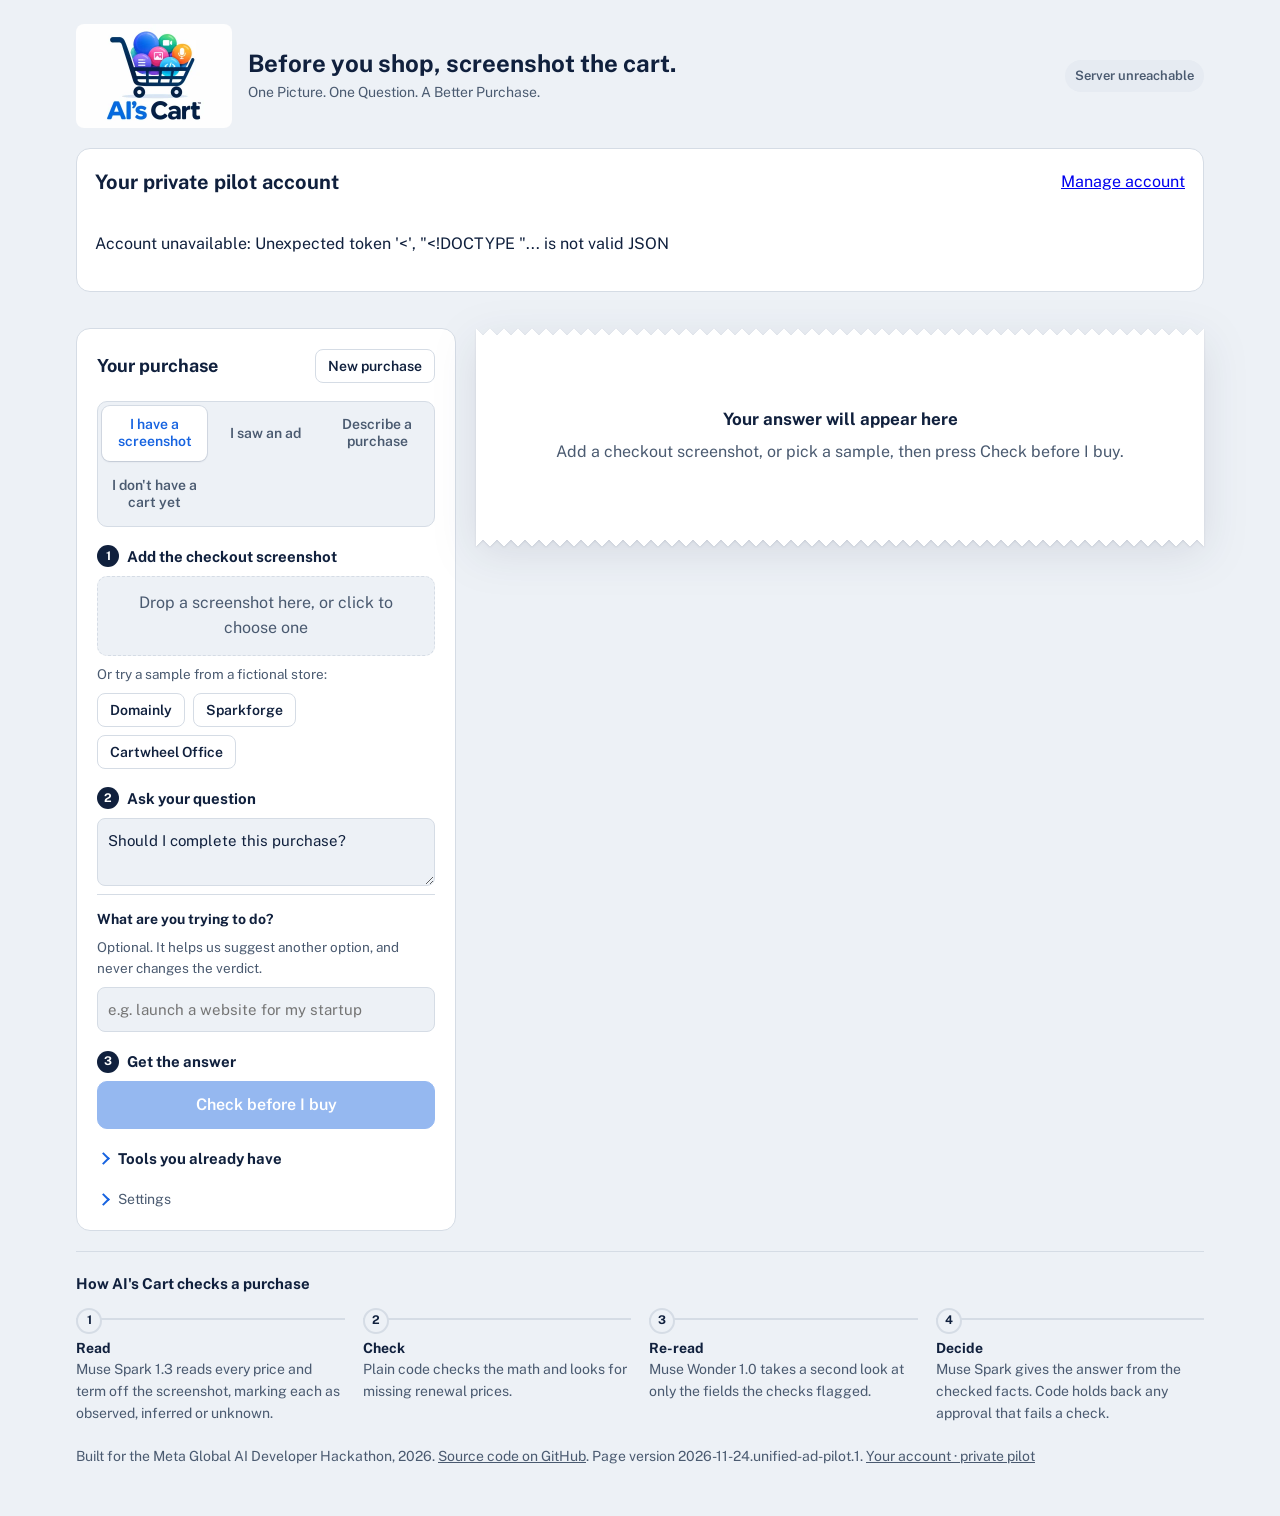
==== index.html @ f63e3f6a "Merge advertisement intake into isolated pilot integration; preserve account and description modes" ====
<!doctype html>
<html lang="en">
<head>
<meta charset="utf-8">
<meta name="viewport" content="width=device-width, initial-scale=1">
<title>AI's Cart: check a checkout before you pay</title>
<meta name="description" content="Send a checkout screenshot and get BUY, TEST, WAIT or DON'T BUY, with every fact traced to the screen.">
<link rel="preconnect" href="https://fonts.googleapis.com">
<link rel="preconnect" href="https://fonts.gstatic.com" crossorigin>
<link href="https://fonts.googleapis.com/css2?family=Archivo:wdth,wght@125,800&family=Public+Sans:wght@400;600;700&display=swap" rel="stylesheet">
<style>
:root {
  --paper: #edf1f6; --card: #ffffff; --slip: #ffffff; --ink: #10203d; --ink-2: #4a5a70; --line: #d5dce5; --soft: #e6ebf2;
  --primary: #1663e0; --primary-hover: #0f52c2; --on-primary: #ffffff; --focus: #1663e0; --brand: #1663e0;
  --shadow: rgba(16, 32, 61, .10);
  --buy: #157347; --buy-bg: #e3f2e9; --test: #1f5bb8; --test-bg: #e4ecf8;
  --wait: #9a5600; --wait-bg: #fbeedb; --no: #b3261e; --no-bg: #fbe7e5;
  --sans: "Public Sans", -apple-system, BlinkMacSystemFont, "Segoe UI", Roboto, Helvetica, Arial, sans-serif;
  --wide: "Archivo", "Arial Black", Impact, sans-serif;
  --code: ui-monospace, "SFMono-Regular", Menlo, Consolas, monospace;
}
@media (prefers-color-scheme: dark) { :root {
  --paper: #0c131d; --card: #141e2b; --slip: #182433; --ink: #e6ecf3; --ink-2: #9db0c4; --line: #2b3848; --soft: #1d2939;
  --primary: #5b95ff; --primary-hover: #7aa9ff; --on-primary: #08101c; --focus: #7aa9ff; --brand: #7aa9ff;
  --shadow: rgba(0, 0, 0, .45);
  --buy: #74d4a2; --buy-bg: #14301f; --test: #8db7f2; --test-bg: #182a42;
  --wait: #f2b45a; --wait-bg: #36260f; --no: #ff8a80; --no-bg: #3b1c1a; } }
[hidden] { display: none !important; }
* { box-sizing: border-box; }
body { margin: 0; background: var(--paper); color: var(--ink); font: 16px/1.55 var(--sans); }
.wrap { max-width: 1160px; margin: 0 auto; padding: 24px 16px 48px; display: grid; gap: 20px; }

/* Header */
.top { display: flex; flex-wrap: wrap; align-items: center; gap: 8px 16px; }
.brand { font: 800 26px/1 var(--wide); font-stretch: 125%; letter-spacing: -0.01em; margin: 0; }
.brand-logo { display: block; width: 156px; height: auto; border-radius: 8px; }
@media (max-width: 560px) { .brand-logo { width: 120px; } }
.tag { color: var(--ink-2); display: grid; gap: 4px; }
.tag strong { color: var(--ink); font-size: clamp(18px, 2.3vw, 24px); line-height: 1.25; }
.tag > span { font-size: 14px; }
.mode { margin-left: auto; font-size: 13px; font-weight: 600; padding: 6px 10px; border-radius: 999px; background: var(--soft); color: var(--ink-2); }
.mode.live { background: var(--buy-bg); color: var(--buy); }
.banner { margin: -6px 0 0; color: var(--ink-2); font-size: 14px; line-height: 1.5; max-width: 80ch; }
.banner strong { color: var(--ink); }

/* Two panels */
.grid { display: grid; grid-template-columns: minmax(0, 380px) minmax(0, 1fr); gap: 20px; align-items: start; }
@media (max-width: 880px) { .grid { grid-template-columns: minmax(0, 1fr); } }
.slip-wrap { min-width: 0; filter: drop-shadow(0 1px 1px var(--shadow)) drop-shadow(0 10px 22px var(--shadow)); }
.slip { --tooth: 14px; background: var(--slip); padding: 30px 26px 34px; display: grid; gap: 18px; min-width: 0;
  -webkit-mask: conic-gradient(from 135deg at top, #0000, #000 1deg 89deg, #0000 90deg) top / var(--tooth) 51% repeat-x,
                conic-gradient(from -45deg at bottom, #0000, #000 1deg 89deg, #0000 90deg) bottom / var(--tooth) 51% repeat-x;
          mask: conic-gradient(from 135deg at top, #0000, #000 1deg 89deg, #0000 90deg) top / var(--tooth) 51% repeat-x,
                conic-gradient(from -45deg at bottom, #0000, #000 1deg 89deg, #0000 90deg) bottom / var(--tooth) 51% repeat-x; }
@media (max-width: 560px) { .slip { padding: 26px 18px 30px; } }
.slip > h2 { font-size: 15px; color: var(--ink-2); font-weight: 600; padding-bottom: 12px; border-bottom: 1.5px dashed var(--line); }
.panel { background: var(--card); border: 1px solid var(--line); border-radius: 14px; padding: 20px; display: grid; gap: 18px; min-width: 0; }
.panel-head { display: flex; align-items: center; justify-content: space-between; gap: 12px; }
h2 { margin: 0; font-size: 18px; }
h3 { margin: 0; font-size: 15px; }

/* Left: the three steps */
.steps { list-style: none; margin: 0; padding: 0; display: grid; gap: 18px; counter-reset: step; }
.steps > li { display: grid; gap: 8px; counter-increment: step; }
.step-title { color: var(--ink); font-weight: 700; font-size: 15px; display: flex; gap: 8px; align-items: center; }
.step-title::before { content: counter(step); display: inline-grid; place-items: center; width: 22px; height: 22px; border-radius: 50%; background: var(--ink); color: var(--card); font-size: 12px; font-weight: 700; }
.drop { border: 1.5px dashed var(--line); border-radius: 10px; padding: 14px; text-align: center; color: var(--ink-2); cursor: pointer; display: grid; gap: 8px; background: var(--paper); }
.drop.over, .drop:hover { border-color: var(--ink-2); }
.drop img { max-width: 100%; max-height: 240px; border-radius: 6px; border: 1px solid var(--line); justify-self: center; background: #fff; }
.picked { font-size: 13.5px; color: var(--ink); font-weight: 600; }
.samples { display: flex; flex-wrap: wrap; gap: 8px; align-items: center; }
.samples span { font-size: 13.5px; color: var(--ink-2); width: 100%; }
button { font: 600 14px/1 var(--sans); border-radius: 8px; border: 1px solid var(--line); background: var(--card); color: var(--ink); padding: 9px 12px; cursor: pointer; }
button:hover { border-color: var(--ink-2); }
button[aria-pressed="true"] { border-color: var(--brand); color: var(--brand); box-shadow: inset 0 0 0 1px var(--brand); }
button.primary { width: 100%; background: var(--primary); color: var(--on-primary); border-color: var(--primary); padding: 15px; font-size: 16px; border-radius: 10px; }
button.primary:not(:disabled):hover { background: var(--primary-hover); border-color: var(--primary-hover); }
button.primary:disabled { opacity: .45; cursor: not-allowed; }
button.ghost { background: transparent; }
:focus-visible { outline: 2px solid var(--focus); outline-offset: 2px; }
label { font-size: 14px; color: var(--ink-2); display: grid; gap: 6px; }
textarea, select, input[type=password], input[type=text] { font: inherit; font-size: 15px; color: var(--ink); background: var(--paper); border: 1px solid var(--line); border-radius: 8px; padding: 10px; width: 100%; }
textarea { min-height: 64px; resize: vertical; }
details summary { cursor: pointer; color: var(--ink-2); font-size: 14px; }

/* Right: the answer */
.for { display: flex; gap: 12px; align-items: center; padding: 10px 12px; border-radius: 10px; background: var(--paper); border: 1px solid var(--line); }
.for img { width: 64px; height: 44px; object-fit: cover; object-position: top; border-radius: 4px; border: 1px solid var(--line); background: #fff; flex: none; }
.for div { display: grid; font-size: 14px; min-width: 0; }
.for strong { font-size: 15px; overflow: hidden; text-overflow: ellipsis; white-space: nowrap; }
.for span { color: var(--ink-2); overflow: hidden; text-overflow: ellipsis; white-space: nowrap; }
.empty { color: var(--ink-2); padding: 48px 12px; text-align: center; display: grid; gap: 8px; justify-items: center; }
.empty strong { color: var(--ink); font-size: 17px; }

.stamp { justify-self: start; font: 800 clamp(34px, 6vw, 52px)/1 var(--wide); font-stretch: 125%; letter-spacing: 0.02em; padding: 10px 18px 8px; border: 4px double currentColor; border-radius: 8px; transform: rotate(-3deg); mix-blend-mode: multiply; }
@media (prefers-color-scheme: dark) { .stamp { mix-blend-mode: normal; } }
.stamp.BUY { color: var(--buy); background: var(--buy-bg); } .stamp.TRIAL { color: var(--test); background: var(--test-bg); }
.stamp.WAIT { color: var(--wait); background: var(--wait-bg); } .stamp.REJECT { color: var(--no); background: var(--no-bg); }
.stamp.in { animation: stamp .32s cubic-bezier(.2, .9, .3, 1.2) both; }
@keyframes stamp { from { transform: rotate(-3deg) scale(1.3); opacity: 0; } to { transform: rotate(-3deg) scale(1); opacity: 1; } }
@media (prefers-reduced-motion: reduce) { .stamp.in, .bar i { animation: none; } }
.why { font-size: 21px; line-height: 1.35; font-weight: 700; margin: 0; max-width: 60ch; }
.money { display: grid; grid-template-columns: minmax(0, 1fr) minmax(0, 1.5fr); gap: 12px; }
@media (max-width: 560px) { .money { grid-template-columns: minmax(0, 1fr); } }
.money > div { border: 1px solid var(--line); border-radius: 10px; padding: 12px 14px; display: grid; gap: 4px; align-content: start; }
.k { font-size: 13px; color: var(--ink-2); font-weight: 600; }
.v { font-size: 24px; font-weight: 700; font-variant-numeric: tabular-nums; }
.rk { font-size: 17px; font-weight: 700; }
.rk-ok { color: var(--buy); } .rk-info { color: var(--test); } .rk-warn { color: var(--wait); }
.note { font-size: 14px; color: var(--ink-2); }
.held, .stale { background: var(--wait-bg); color: var(--wait); border-radius: 8px; padding: 10px 12px; font-size: 14.5px; }
.err { background: var(--no-bg); color: var(--no); border-radius: 8px; padding: 12px; font-size: 14.5px; white-space: pre-wrap; }

.working { display: grid; gap: 14px; padding: 8px 0; }
.working p { margin: 0; }
.bar { height: 6px; border-radius: 3px; background: var(--soft); overflow: hidden; }
.bar i { display: block; height: 100%; width: 35%; background: var(--ink); border-radius: 3px; animation: slide 1.4s ease-in-out infinite; }
@keyframes slide { from { transform: translateX(-100%); } to { transform: translateX(290%); } }
.elapsed { font-variant-numeric: tabular-nums; color: var(--ink-2); font-size: 14px; }
.plan { margin: 0; padding-left: 20px; color: var(--ink-2); font-size: 14.5px; display: grid; gap: 4px; }

/* How it was checked */
.how { border-top: 1px solid var(--line); padding-top: 18px; display: grid; gap: 14px; }
/* First view: what a shopper needs at a glance, next to the screenshot it belongs to */
.first { display: grid; grid-template-columns: 104px minmax(0, 1fr); gap: 18px; align-items: start; }
@media (max-width: 560px) { .first { grid-template-columns: 68px minmax(0, 1fr); gap: 12px; } }
.shot { margin: 0; display: grid; gap: 6px; }
.shot img { width: 100%; height: auto; max-height: 200px; object-fit: contain; border-radius: 6px; border: 1px solid var(--line); background: #fff; }
.shot figcaption { display: grid; font-size: 12.5px; color: var(--ink-2); line-height: 1.35; }
.shot strong { color: var(--ink); font-size: 13px; }
.glance { display: grid; gap: 14px; min-width: 0; }
.line { margin: 0; display: flex; flex-wrap: wrap; align-items: center; gap: 10px 14px; }
.line .stamp { font-size: clamp(26px, 5vw, 36px); padding: 7px 12px 5px; border-width: 3px; }
.action { font-size: 20px; line-height: 1.3; font-weight: 700; flex: 1 1 16ch; }
.glance dl { margin: 0; display: grid; }
.glance dl > div { padding: 11px 0; border-top: 1.5px dashed var(--line); }
.glance dl > div:last-child { padding-bottom: 0; }
.glance dl div { display: grid; grid-template-columns: 124px minmax(0, 1fr); gap: 10px; align-items: baseline; }
@media (max-width: 560px) { .glance dl div { grid-template-columns: minmax(0, 1fr); gap: 0; } }
.glance dt { font-size: 14px; color: var(--ink-2); font-weight: 600; }
.glance dd { margin: 0; }
.glance .v { font: 800 26px/1.1 var(--wide); font-stretch: 125%; letter-spacing: -0.01em; font-variant-numeric: tabular-nums; }
.next { margin: 0; padding-left: 20px; display: grid; gap: 4px; font-size: 15px; }
.goal-form { border-top: 1px solid var(--line); padding-top: 14px; display: grid; gap: 8px; }
.goal-form label { color: var(--ink); font-weight: 700; }
.goal-form .hint { color: var(--ink-2); font-size: 13.5px; font-weight: 400; }
.goal-form .row { display: flex; gap: 8px; }
.goal-form input { flex: 1; min-width: 0; font: inherit; font-size: 15px; color: var(--ink); background: var(--paper); border: 1px solid var(--line); border-radius: 8px; padding: 10px; }
.evidence, .why-opt { border-top: 1.5px dashed var(--line); padding-top: 12px; }
.evidence > summary, .why-opt > summary, .panel details > summary { list-style: none; display: flex; align-items: center; gap: 10px; }
.evidence > summary::-webkit-details-marker, .why-opt > summary::-webkit-details-marker, .panel details > summary::-webkit-details-marker { display: none; }
.evidence > summary::before, .why-opt > summary::before, .panel details > summary::before { content: ""; width: 7px; height: 7px; border: solid var(--brand); border-width: 0 2px 2px 0; transform: rotate(-45deg); transition: transform .15s ease; flex: none; margin-left: 2px; }
.evidence[open] > summary::before, .why-opt[open] > summary::before, .panel details[open] > summary::before { transform: rotate(45deg); }
@media (prefers-reduced-motion: reduce) { .evidence > summary::before, .why-opt > summary::before, .panel details > summary::before { transition: none; } }
.why-opt > summary { font-weight: 700; color: var(--ink); font-size: 15px; padding: 4px 0; }
.why-opt[open] > summary { margin-bottom: 12px; }
.why-opt .opt-block { display: grid; gap: 6px; padding: 12px 14px; border: 1px solid var(--line); border-radius: 10px; background: var(--paper); margin-bottom: 10px; }
.why-opt p, .start p { margin: 0; }
/* Another option, in the first view */
.opt { display: grid; gap: 4px; font-size: 16px; }
.opt-sub { color: var(--ink-2); font-size: 14px; }
.opt-warn { color: var(--wait); font-weight: 700; font-size: 14.5px; }
.pay-more { margin-top: 6px; padding: 6px 10px; font-size: 13.5px; }
/* Two ways in */
.modes { display: grid; grid-template-columns: repeat(3, minmax(0, 1fr)); gap: 6px; padding: 4px; background: var(--paper); border: 1px solid var(--line); border-radius: 10px; }
.modes button { border: 0; background: transparent; padding: 10px 8px; line-height: 1.25; }
.modes button[aria-selected="true"] { background: var(--card); color: var(--brand); box-shadow: 0 1px 2px var(--shadow), 0 0 0 1px var(--line); }
.modes button[aria-selected="false"] { color: var(--ink-2); }
.goal-steps { display: grid; gap: 10px; }
.goal-steps .step-title::before { content: none; }
.goal-steps textarea { min-height: 96px; }
/* Tools you already have */
.owned > summary { font-weight: 700; color: var(--ink); font-size: 15px; }
.owned-body { display: grid; gap: 10px; margin-top: 10px; }
.owned-body .hint { margin: 0; color: var(--ink-2); font-size: 13.5px; }
.owned-list { list-style: none; margin: 0; padding: 0; display: flex; flex-wrap: wrap; gap: 6px; }
.owned-list li { display: inline-flex; align-items: center; gap: 4px; background: var(--soft); border-radius: 999px; padding: 4px 4px 4px 12px; font-size: 14px; font-weight: 600; }
.owned-list button { border: 0; background: transparent; padding: 4px 8px; border-radius: 999px; font-size: 15px; line-height: 1; color: var(--ink-2); }
.owned-list button:hover { background: var(--line); }
.owned-form { display: flex; gap: 8px; }
.owned-form input { flex: 1; min-width: 0; font: inherit; font-size: 15px; color: var(--ink); background: var(--paper); border: 1px solid var(--line); border-radius: 8px; padding: 10px; }
/* Goal-first answer */
.start { border-top: 1.5px dashed var(--line); padding: 14px 0 4px; display: grid; gap: 6px; }
.start.have { border: 0; border-left: 4px solid var(--buy); border-radius: 0 10px 10px 0; padding: 14px 16px; }
.start.have { background: var(--buy-bg); }
.start .kicker { font-size: 14px; font-weight: 600; color: var(--ink-2); }
.start.have .kicker { color: var(--buy); }
.start h3 { font-size: 22px; }
.goal-quote { margin: 0; font-size: 19px; line-height: 1.4; font-weight: 700; overflow-wrap: anywhere; max-width: 60ch; }
.goal-quote::before { content: "\201C"; } .goal-quote::after { content: "\201D"; }
.evidence > summary { font-weight: 700; color: var(--ink); font-size: 15px; padding: 4px 0; }
.evidence[open] > summary { margin-bottom: 14px; }
.evidence .how:first-of-type { border-top: 0; padding-top: 0; }
.how ul { margin: 0; padding-left: 20px; display: grid; gap: 6px; }
.chip { display: inline-block; font: 12px/1.3 var(--code); background: var(--soft); color: var(--ink-2); border-radius: 4px; padding: 2px 6px; margin: 3px 4px 0 0; }
.st { display: inline-block; font-size: 12px; font-weight: 700; padding: 3px 7px; border-radius: 4px; }
.st-observed { color: var(--buy); background: var(--buy-bg); } .st-inferred { color: var(--wait); background: var(--wait-bg); }
.st-unknown { color: var(--ink-2); background: var(--soft); }
.ok { color: var(--buy); font-weight: 700; } .flag { color: var(--no); font-weight: 700; }
.fixed { font-size: 12px; font-weight: 700; color: var(--test); margin-left: 6px; }
.tw { overflow-x: auto; border: 1px solid var(--line); border-radius: 8px; }
table { border-collapse: collapse; width: 100%; font-size: 14px; }
th, td { text-align: left; padding: 8px 10px; border-bottom: 1px solid var(--line); vertical-align: top; }
thead th { font-size: 13px; color: var(--ink-2); font-weight: 600; background: var(--paper); }
tbody tr:last-child td, tbody tr:last-child th { border-bottom: 0; }
/* On phones each row becomes a stacked block, so nothing needs a sideways swipe. */
@media (max-width: 640px) {
  .stack thead { position: absolute; width: 1px; height: 1px; overflow: hidden; clip: rect(0 0 0 0); white-space: nowrap; }
  .stack, .stack tbody, .stack tr, .stack th, .stack td { display: block; width: auto; text-align: left; }
  .stack tr { padding: 10px 12px; border-bottom: 1px solid var(--line); }
  .stack tbody tr:last-child { border-bottom: 0; }
  .stack th, .stack td { border: 0; padding: 2px 0; overflow-wrap: anywhere; }
  .stack th[scope="row"], .stack td.lead { font-weight: 700; color: var(--ink); }
  .stack td[data-label]::before { content: attr(data-label) ": "; font-weight: 600; color: var(--ink-2); }
}
td.ev { color: var(--ink-2); font-size: 13px; }
td.num { font-variant-numeric: tabular-nums; white-space: nowrap; }
.muted { color: var(--ink-2); font-size: 14px; }

/* Footer for judges and developers */
footer { border-top: 1px solid var(--line); padding-top: 20px; display: grid; gap: 22px; color: var(--ink-2); font-size: 14px; }
.pipeline { margin: 0; padding: 0; list-style: none; display: grid; grid-template-columns: repeat(4, minmax(0, 1fr)); gap: 0 18px; counter-reset: p; }
footer h2 { font-size: 15px; color: var(--ink); }
.pipeline li { counter-increment: p; position: relative; padding: 18px 0 0; border-top: 2px solid var(--line); }
.pipeline li::before { content: counter(p); position: absolute; top: -12px; left: 0; width: 22px; height: 22px; border-radius: 50%; display: grid; place-items: center; background: var(--paper); border: 2px solid var(--line); color: var(--ink); font-size: 12px; font-weight: 700; }
.pipeline b { display: block; color: var(--ink); }
@media (max-width: 760px) {
  .pipeline { grid-template-columns: minmax(0, 1fr); gap: 0; }
  .pipeline li { border-top: 0; border-left: 2px solid var(--line); padding: 0 0 16px 22px; margin-left: 11px; }
  .pipeline li:last-child { padding-bottom: 0; border-left-color: transparent; }
  .pipeline li::before { left: -12px; top: 0; } }
footer a { color: inherit; }
/* Visible progress while a live ad is being analyzed. */
.ad-thinking { display:flex; align-items:center; gap:12px; padding:12px 0; }
.ad-loading { min-height: 360px; display:flex; flex-direction:column; justify-content:space-between; }
.ad-loading-bottom { display:flex; justify-content:flex-start; align-items:center; gap:12px; border-top:1px solid var(--line); padding-top:16px; margin-top:32px; }
.ad-loading-bottom .ad-dots { min-width:54px; }
.ad-dots { display:inline-flex; align-items:center; gap:5px; min-width:54px; }
.ad-dots span { display:block; width:9px; height:9px; border-radius:50%; background:var(--primary); animation:ad-bounce 1s ease-in-out infinite; }
.ad-dots span:nth-child(2) { animation-delay:.15s; }
.ad-dots span:nth-child(3) { animation-delay:.3s; }
@keyframes ad-bounce { 0%,65%,100% { transform:translateY(0); opacity:.45; } 30% { transform:translateY(-7px); opacity:1; } }
@media (prefers-reduced-motion:reduce) { .ad-dots span { animation:none; opacity:.8; } }
.pilot-receipt {grid-template-columns: minmax(0, 120px) minmax(0,1fr);}
.pilot-receipt .shot,.pilot-receipt .shot figcaption,.pilot-receipt .glance {min-width:0;max-width:100%;overflow-wrap:anywhere;}
.pilot-receipt .shot img {display:block;min-width:0;max-width:100%;width:100%;box-sizing:border-box;}
.pilot-receipt .glance h3 {margin:0;overflow-wrap:anywhere;}
@media(max-width:560px){.pilot-receipt{grid-template-columns:minmax(0,1fr)}.pilot-receipt .shot{max-width:120px}.pilot-receipt .line .stamp{max-width:100%;box-sizing:border-box}}
</style>
</head>
<body>
<main class="wrap">
  <header class="top">
    <h1 class="brand"><img class="brand-logo" src="[data-uri]" alt="AI's Cart" width="312" height="208"></h1>
    <div class="tag"><strong>Before you shop, screenshot the cart.</strong><span>One Picture. One Question. A Better Purchase.</span></div>
    <span class="mode" id="mode">Connecting…</span>
  </header>
  <p class="banner" id="mockBanner" role="note" hidden><strong>Sample mode.</strong> This demo answers the three sample checkouts with prepared results and doesn't call Meta's models. The live version, shown in our demo video, reads any screenshot.</p>

  <section class="panel" aria-label="Pilot account" style="padding:18px;margin-bottom:16px">
    <div class="panel-head"><h2 style="font-size:20px">Your private pilot account</h2><a href="/pilot.html">Manage account</a></div>
    <p id="pilotAccountStatus" role="status">Checking sign-in…</p>
    <div id="pilotAccountDetails" hidden>
      <p><strong id="pilotCredits">0</strong> sandbox checks available · <span id="pilotEmail"></span></p>
      <p class="muted">When signed in, screenshot checks here use one sandbox credit and save to account history. Goal and description comparisons remain free. The original receipt layout stays intact.</p>
      <button type="button" class="ghost" id="pilotSyncTools">Save browser tools to account</button>
      <button type="button" class="ghost" id="pilotLoadTools">Load account tools here</button>
      <button type="button" class="ghost" id="pilotRefresh">Refresh account</button>
      <p id="pilotSyncStatus" role="status"></p>
      <details><summary>Saved pilot checks <span id="pilotHistoryCount"></span></summary><div id="pilotHistory"></div></details>
    </div>
    <p id="pilotGuest" hidden><a href="/pilot.html">Sign in</a> to see your balance and saved checks here.</p>
  </section>
  <div class="grid">
    <section class="panel" aria-labelledby="left-title">
      <div class="panel-head">
        <h2 id="left-title">Your purchase</h2>
        <button type="button" class="ghost" id="reset">New purchase</button>
      </div>
      <div class="modes" role="tablist" aria-label="How do you want to start?">
        <button type="button" role="tab" id="modeShot" aria-selected="true" aria-controls="shotSteps">I have a screenshot</button>
        <button type="button" role="tab" id="modeAd" aria-selected="false" aria-controls="adSteps">I saw an ad</button>
        <button type="button" role="tab" id="modeDescription" aria-selected="false" aria-controls="descriptionSteps">Describe a purchase</button>
        <button type="button" role="tab" id="modeGoal" aria-selected="false" aria-controls="goalSteps">I don't have a cart yet</button>
      </div>
      <ol class="steps" id="shotSteps" role="tabpanel" aria-labelledby="modeShot">
        <li>
          <span class="step-title">Add the checkout screenshot</span>
          <div class="drop" id="drop" tabindex="0" role="button" aria-label="Choose a checkout screenshot">
            <span id="dropText">Drop a screenshot here, or click to choose one</span>
            <img id="preview" alt="The checkout screenshot you chose" hidden>
            <span class="picked" id="picked" hidden></span>
          </div>
          <input type="file" id="file" accept="image/png,image/jpeg,image/webp,image/gif" hidden>
          <div class="samples">
            <span>Or try a sample from a fictional store:</span>
            <button type="button" data-sample="checkout_01_domain" data-name="Domainly sample" aria-pressed="false">Domainly</button>
            <button type="button" data-sample="checkout_02_trial" data-name="Sparkforge sample" aria-pressed="false">Sparkforge</button>
            <button type="button" data-sample="checkout_03_cart" data-name="Cartwheel Office sample" aria-pressed="false">Cartwheel Office</button>
          </div>
        </li>
        <li>
          <label class="step-title" for="q">Ask your question</label>
          <textarea id="q">Should I complete this purchase?</textarea>
          <div class="goal-form">
            <label for="shopperGoal">What are you trying to do? <span class="hint">Optional. It helps us suggest another option, and never changes the verdict.</span></label>
            <div class="row"><input id="shopperGoal" type="text" autocomplete="off" placeholder="e.g. launch a website for my startup"></div>
          </div>
        </li>
        <li>
          <span class="step-title">Get the answer</span>
          <button class="primary" id="go" disabled>Check before I buy</button>
        </li>
      </ol>
      <div class="goal-steps" id="adSteps" role="tabpanel" aria-labelledby="modeAd" hidden>
        <label class="step-title" for="adFile">Upload an advertisement screenshot</label>
        <div class="drop ad-drop" id="adDrop" role="button" tabindex="0" aria-label="Choose or drop an advertisement screenshot">
          <span aria-hidden="true" style="font-size:28px">⇧</span>
          <strong id="adDropText">Drag an ad screenshot here</strong>
          <span>or click to choose a PNG, JPEG, WebP or GIF</span>
          <img id="adPreview" alt="Your advertisement screenshot" hidden>
          <span class="picked" id="adPicked" hidden></span>
        </div>
        <input id="adFile" type="file" accept="image/png,image/jpeg,image/webp,image/gif" hidden>
        <p class="hint">The live model can extract visible advertising claims. Claims remain unverified; if extraction is unavailable, you can enter them manually below.</p>
        <label class="step-title" for="adName">Advertiser or product name</label>
        <input id="adName" type="text" maxlength="100" placeholder="e.g. Kajabi">
        <label class="step-title" for="adClaim">What does the ad promise?</label>
        <textarea id="adClaim" maxlength="1000" placeholder="Copy the main promise and any trial or price terms"></textarea>
        <label class="step-title" for="adGoal">What would you use it for? (optional)</label>
        <input id="adGoal" type="text" maxlength="250" placeholder="e.g. find customers for my startup">
        <button class="primary" type="button" id="goAd">Review this ad</button>
      </div>
      <div class="goal-steps" id="goalSteps" role="tabpanel" aria-labelledby="modeGoal" hidden>
        <label class="step-title" for="goalText">Tell us what you're trying to do</label>
        <textarea id="goalText" maxlength="500" placeholder="In your own words. For example: I need to get more people to sign up on my website. Where do I start?"></textarea>
        <button class="primary" id="goGoal" disabled>Find where to start</button>
      </div>
      <div class="goal-steps" id="descriptionSteps" role="tabpanel" aria-labelledby="modeDescription" hidden>
        <label class="step-title" for="descriptionText">What are you considering?</label>
        <textarea id="descriptionText" maxlength="2000" placeholder="Name the product and what it promises. You can paste an ad or describe it."></textarea>
        <label for="descriptionGoal">What would you use it for? (optional)</label>
        <input id="descriptionGoal" type="text" maxlength="500" placeholder="e.g. make a promo video for AI’sCart">
        <p class="muted">We compare it with your tools. Prices, terms and advertising claims stay unverified until checked.</p>
        <button class="primary" id="goDescription" disabled>Compare with my tools</button>
      </div>
      <details class="owned" id="ownedBox">
        <summary>Tools you already have <span class="muted" id="ownedCount"></span></summary>
        <div class="owned-body">
          <p class="hint">We check these first, and flag a purchase that repeats one. Saved in this browser only.</p>
          <ul class="owned-list" id="ownedList" aria-label="Tools you already have"></ul>
          <form class="owned-form" id="ownedForm">
            <label for="ownedInput" hidden>Add a tool you have</label>
            <input id="ownedInput" type="text" list="toolNames" maxlength="60" autocomplete="off" placeholder="Add a tool, e.g. Canva">
            <button type="submit">Add</button>
          </form>
          <datalist id="toolNames"></datalist>
        </div>
      </details>
      <details>
        <summary>Settings</summary>
        <div style="display:grid;gap:10px;margin-top:10px">
          <label for="review">Second look by Muse Wonder
            <select id="review">
              <option value="auto">Only when the checks flag something</option>
              <option value="always">Always</option>
              <option value="never">Never</option>
            </select>
          </label>
          <label for="token">Access token (only if this server asks for one)
            <input type="password" id="token" autocomplete="off">
          </label>
        </div>
      </details>
    </section>

    <div class="slip-wrap"><section class="slip" aria-labelledby="right-title" aria-live="polite" id="result"></section></div>
  </div>

  <footer>
    <h2 id="how-title">How AI's Cart checks a purchase</h2>
    <ol class="pipeline" aria-labelledby="how-title">
      <li><b>Read</b>Muse Spark 1.3 reads every price and term off the screenshot, marking each as observed, inferred or unknown.</li>
      <li><b>Check</b>Plain code checks the math and looks for missing renewal prices.</li>
      <li><b>Re-read</b>Muse Wonder 1.0 takes a second look at only the fields the checks flagged.</li>
      <li><b>Decide</b>Muse Spark gives the answer from the checked facts. Code holds back any approval that fails a check.</li>
    </ol>
    <div>Built for the Meta Global AI Developer Hackathon, 2026. <a href="https://github.com/asgerami/ais-cart-pipeline">Source code on GitHub</a>. <span id="version"></span> <a href="/pilot.html">Your account · private pilot</a></div>
  </footer>
</main>

<script>
const PAGE_VERSION = "2026-11-24.unified-ad-pilot.1";
const DEFAULT_Q = "Should I complete this purchase?";
const $ = id => document.getElementById(id);
const esc = s => String(s ?? "").replace(/[&<>"']/g, c => ({"&":"&amp;","<":"&lt;",">":"&gt;",'"':"&quot;","'":"&#39;"}[c]));
const NAMES = {merchant:"Merchant", currency:"Currency", subtotal:"Subtotal", discounts:"Discounts", tax:"Tax",
  total_due_now:"Total due now", renewal_terms:"Renewal terms", trial_terms:"Trial terms",
  cancellation_terms:"Cancellation terms", other_conditions:"Other conditions"};
const ITEM = {name:"Name", quantity:"Quantity", term:"Term", line_total:"Line total"};
// What a shopper sees. The API's decision codes stay BUY / TRIAL / WAIT / REJECT; only the labels change here.
const LABEL = {BUY: "BUY", TRIAL: "TEST", WAIT: "WAIT", REJECT: "DON'T BUY"};

// The answer on screen must always belong to the screenshot on screen. Every change of screenshot,
// and every new check, gets a new run number; a reply for an older run is thrown away.
const state = {mode: "shot", image: null, name: "", run: 0, pick: 0, controller: null, result: null, checkedQuestion: "", checkedGoal: "", checkedOwned: "[]"};
// How the shopper sees a match. The API's codes stay the same.
const QUALITY = {direct_match: "direct match", related_alternative: "related (not a direct swap)", goal_match: "fits your goal"};
let serverMode = "";
$("version").textContent = `Page version ${PAGE_VERSION}.`;
try { $("token").value = sessionStorage.getItem("aiscart-token") || ""; } catch (e) {}

fetch("/api/health").then(r => r.json()).then(h => {
  serverMode = h.mode;
  $("mode").textContent = h.mode === "live" ? "Live: Meta models" : h.mode === "mock" ? "Sample answers" : "Not configured";
  $("mode").classList.toggle("live", h.mode === "live");
  $("mockBanner").hidden = h.mode !== "mock";
}).catch(() => { $("mode").textContent = "Server unreachable"; });

function cancelRun() {
  // Reuse the request ID for retries of the same image/question; invalidate it only when input changes.
  state.run += 1;
  if (state.controller) state.controller.abort();
  state.controller = null;
  state.result = null;
  $("go").disabled = !state.image;
  $("goGoal").disabled = !$("goalText").value.trim();
  $("goDescription").disabled = !$("descriptionText").value.trim();
}

function showAnswerPanel() {
  // On desktop and mobile, take the user to the answer instead of leaving them at the button.
  // Scroll after DOM content is updated, including the initial loading state.
  requestAnimationFrame(() => {
    const result = $("result");
    if (result) result.scrollIntoView({behavior: "auto", block: "start"});
  });
}

function forStrip(note) {
  return `<div class="for"><img src="${state.image}" alt=""><div><strong>${esc(state.name)}</strong><span>${esc(note)}</span></div></div>`;
}

function showEmpty() {
  $("result").innerHTML = state.mode === "ad" ? `<h2 id="right-title" hidden>Ad review</h2><div class="empty"><strong>Your ad analysis will appear here</strong>Drop an advertisement screenshot or enter its claims, then press Review this ad.</div>` : state.mode === "description"
    ? `<h2 id="right-title" hidden>Comparison</h2><div class="empty"><strong>Compare a purchase with what you have</strong>Describe the product, add your tools below, then press Compare with my tools.</div>`
    : state.mode === "goal"
    ? `<h2 id="right-title" hidden>Answer</h2><div class="empty"><strong>Where to start will appear here</strong>
      Say what you're trying to do, in your own words, then press Find where to start.</div>`
    : `<h2 id="right-title" hidden>Answer</h2><div class="empty"><strong>Your answer will appear here</strong>
      Add a checkout screenshot, or pick a sample, then press Check before I buy.</div>`;
}

function showReady() {
  $("result").innerHTML = `<h2 id="right-title">Answer</h2>${forStrip("Not checked yet")}
    <div class="empty"><strong>Ready to check</strong>Press Check before I buy to get an answer for this screenshot.</div>`;
}

function beginSelection() {
  // Called the moment a new screenshot is picked, before it has loaded: the old answer goes at once.
  cancelRun();
  $("go").disabled = true;
  $("result").innerHTML = `<h2 id="right-title">Answer</h2><div class="empty"><strong>Loading the screenshot…</strong></div>`;
  return ++state.pick;
}

function setImage(dataUrl, name) {
  cancelRun();
  state.image = dataUrl; state.name = name;
  $("preview").src = dataUrl; $("preview").hidden = false;
  $("picked").textContent = name; $("picked").hidden = false;
  $("dropText").textContent = "Click to choose a different screenshot";
  $("go").disabled = false;
  showReady();
}

function markSample(id) {
  document.querySelectorAll("[data-sample]").forEach(b => b.setAttribute("aria-pressed", String(b.dataset.sample === id)));
}

function resetAll() {
  cancelRun();
  state.pick += 1;
  state.image = null; state.name = "";
  $("preview").hidden = true; $("preview").removeAttribute("src");
  $("picked").hidden = true; $("picked").textContent = "";
  $("dropText").textContent = "Drop a screenshot here, or click to choose one";
  $("file").value = "";
  $("q").value = DEFAULT_Q;
  $("shopperGoal").value = "";
  $("goalText").value = ""; $("goGoal").disabled = true;
  adImageUrl = null; $("adFile").value = ""; $("adPreview").hidden = true; $("adPicked").hidden = true; $("adDropText").textContent = "Drag an ad screenshot here"; $("adName").value = ""; $("adClaim").value = ""; $("adGoal").value = "";
  $("descriptionText").value = ""; $("descriptionGoal").value = ""; $("goDescription").disabled = true;
  state.checkedGoal = "";
  markSample(null);
  $("go").disabled = true;
  showEmpty();
}

async function shrink(file) {
  // Vercel caps requests at 4.5 MB; re-encode large images as JPEG, max 2000 px wide.
  const url = await new Promise(res => { const r = new FileReader(); r.onload = () => res(r.result); r.readAsDataURL(file); });
  if (file.size <= 3000000) return url;
  const img = await new Promise((res, rej) => { const i = new Image(); i.onload = () => res(i); i.onerror = rej; i.src = url; });
  const scale = Math.min(1, 2000 / img.width);
  const c = document.createElement("canvas");
  c.width = Math.round(img.width * scale); c.height = Math.round(img.height * scale);
  c.getContext("2d").drawImage(img, 0, 0, c.width, c.height);
  return c.toDataURL("image/jpeg", 0.9);
}

async function useFile(file, name, sampleId, pick = beginSelection()) {
  if (!file || !file.type.startsWith("image/")) {
    $("go").disabled = !state.image;
    $("result").innerHTML = `<h2 id="right-title">Answer</h2><div class="err">That file isn't an image. Choose a PNG, JPEG, WebP or GIF screenshot.</div>`;
    return;
  }
  const url = await shrink(file);
  if (pick !== state.pick) return;                  // a later pick replaced this one
  markSample(sampleId || null);
  setImage(url, name || file.name || "Your screenshot");
}

$("drop").onclick = () => $("file").click();
$("drop").onkeydown = e => { if (e.key === "Enter" || e.key === " ") { e.preventDefault(); $("file").click(); } };
$("file").onchange = e => { if (e.target.files[0]) useFile(e.target.files[0]); };
$("drop").ondragover = e => { e.preventDefault(); $("drop").classList.add("over"); };
$("drop").ondragleave = () => $("drop").classList.remove("over");
$("drop").ondrop = e => { e.preventDefault(); $("drop").classList.remove("over"); useFile(e.dataTransfer.files[0]); };
document.querySelectorAll("[data-sample]").forEach(b => b.onclick = async () => {
  const pick = beginSelection();
  markSample(b.dataset.sample);
  const blob = await (await fetch(`/eval/samples/${b.dataset.sample}.png`)).blob();
  if (pick !== state.pick) return;
  useFile(new File([blob], b.dataset.sample + ".png", {type: "image/png"}), b.dataset.name, b.dataset.sample, pick);
});
$("reset").onclick = resetAll;
function updateStaleNotes() {
  if (state.mode !== "shot") { cancelRun(); showEmpty(); }

  const questionNote = $("stale");
  if (questionNote) questionNote.hidden = $("q").value.trim() === state.checkedQuestion.trim();
  const goalNote = $("goalStale");
  if (goalNote) goalNote.hidden = $("shopperGoal").value.trim() === state.checkedGoal.trim() && JSON.stringify(owned) === state.checkedOwned;
}
$("q").oninput = updateStaleNotes;
$("shopperGoal").oninput = updateStaleNotes;

$("q").addEventListener('input',resetPaidRequest);
$("file").addEventListener('change',resetPaidRequest);
document.querySelectorAll('[data-sample]').forEach(b=>b.addEventListener('click',resetPaidRequest));
$("reset").addEventListener('click',resetPaidRequest);
$("go").onclick = async () => {
  if (!state.image) return;
  cancelRun();
  const run = state.run, controller = new AbortController();
  state.controller = controller;
  const token = $("token").value.trim();
  try { sessionStorage.setItem("aiscart-token", token); } catch (e) {}
  const question = $("q").value;
  if(pilotSignedIn && Number($("pilotCredits").textContent)<1){$("result").textContent='No sandbox checks remain. Open your pilot account to add test credits.';return;}
  $("go").disabled = true;
  const t0 = Date.now();
  $("result").innerHTML = `<h2 id="right-title">Answer</h2>${forStrip("Checking now")}
    <div class="working" role="status">
      <p><strong>Checking this purchase.</strong> ${serverMode === "mock" ? "Sample answers come back in a second." : "Reading the screenshot and checking its terms."}</p>
      <div class="bar" aria-hidden="true"><i></i></div>
      <div class="elapsed" id="elapsed">0 s</div>
      <ol class="plan"><li>Read every price and term on the screenshot</li><li>Check the math and the renewal price</li>
        <li>Take a second look at anything flagged</li><li>Decide, then check the decision</li></ol>
    </div>`;
  showAnswerPanel();
  const tick = setInterval(() => { const el = $("elapsed"); if (el && run === state.run) el.textContent = `${Math.round((Date.now() - t0) / 1000)} s`; }, 500);
  try {
    const headers = {"Content-Type": "application/json"};
    if (token) headers.Authorization = `Bearer ${token}`;
    // Signed-in pilot: same metered, idempotent endpoint as /pilot.html.
    // Guest: retain the original experimental screenshot tester.
    const paid=pilotSignedIn;
    if(paid && state.image.length>4100000)throw new Error('This pilot accepts screenshots under 3 MB.');
    if(paid && !paidCheckRequestId)paidCheckRequestId=crypto.randomUUID();
    const endpoint=paid?'/api/pilot?action=analyze':'/api/analyze';
    const payload=paid?{requestId:paidCheckRequestId,image:state.image,question}:
      {image:state.image,question,review:$("review").value};
    const resp = await fetch(endpoint, {method: "POST", headers, signal: controller.signal,
      credentials:'same-origin',body:JSON.stringify(payload)});
    const data = await resp.json();
    if (run !== state.run) return;                      // a newer screenshot or check replaced this one
    if (!resp.ok) throw data.error || {message: `The server answered with HTTP ${resp.status}.`};
    if(paid){resetPaidRequest();refreshPilotOverview().catch(()=>{});}
    state.result = data; state.checkedQuestion = question; state.checkedGoal = $("shopperGoal").value.trim(); state.checkedOwned = JSON.stringify(owned);
    if(paid) renderPilotReceipt(data, question, (Date.now() - t0) / 1000);
    else render(data, question, (Date.now() - t0) / 1000);
    loadRecommendation(data, run);
    showAnswerPanel();
  } catch (err) {
    if (run !== state.run || err.name === "AbortError") return;
    const msg = err.code === "unauthorized" || err.message?.includes("token")
      ? "This server needs an access token. Add it under Settings and check again." : (err.message || String(err));
    $("result").innerHTML = `<h2 id="right-title">Answer</h2>${forStrip("Not checked")}
      <div class="err">${esc(msg)}${err.step ? `\nFailed at: ${esc(err.step)}` : ""}${err.http_status ? ` (HTTP ${esc(err.http_status)})` : ""}</div>`;
  } finally {
    clearInterval(tick);
    if (run === state.run) { state.controller = null; $("go").disabled = !state.image; }
  }
};

// ---------- Two ways in: a screenshot, or a goal in the shopper's own words ----------
function setMode(mode) {
  if (mode === state.mode) return;
  cancelRun();
  state.pick += 1;
  state.mode = mode;
  if (mode !== "ad") { adImageUrl = null; $("adPreview").hidden = true; $("adPicked").hidden = true; $("adDropText").textContent = "Drag an ad screenshot here"; $("adFile").value = ""; }
  $("modeShot").setAttribute("aria-selected", String(mode === "shot"));
  $("modeDescription").setAttribute("aria-selected", String(mode === "description"));
  $("descriptionSteps").hidden = mode !== "description";
  $("modeGoal").setAttribute("aria-selected", String(mode === "goal"));
  $("modeAd").setAttribute("aria-selected", String(mode === "ad"));
  $("shotSteps").hidden = mode !== "shot";
  $("goalSteps").hidden = mode !== "goal";
  $("adSteps").hidden = mode !== "ad";
  if (mode === "ad") { showEmpty(); $("adName").focus(); }
  else if (mode === "goal") { $("ownedBox").open = true; showEmpty(); $("goalText").focus(); }
  else if (mode === "description") { $("ownedBox").open = true; showEmpty(); $("descriptionText").focus(); }
  else if (state.image) showReady(); else showEmpty();
}
$("modeShot").onclick = () => setMode("shot");
$("modeGoal").onclick = () => setMode("goal");
$("modeAd").onclick = () => setMode("ad");
$("modeDescription").onclick = () => setMode("description");
document.querySelector(".modes").onkeydown = e => {
  if (e.key !== "ArrowLeft" && e.key !== "ArrowRight") return;
  e.preventDefault();
  const modes = ["shot","ad","description","goal"];
  const next = modes[(modes.indexOf(state.mode)+(e.key==="ArrowRight"?1:3))%4];
  setMode(next); $({shot:"modeShot",ad:"modeAd",description:"modeDescription",goal:"modeGoal"}[next]).focus();
};

// ---------- Tools the shopper already has. Kept in this browser; the page works without storage. ----------
const OWNED_KEY = "aiscart-owned-tools";
let owned = [];
try { owned = JSON.parse(localStorage.getItem(OWNED_KEY) || "[]").filter(x => typeof x === "string").slice(0, 30); } catch (e) { owned = []; }
function saveOwned() { try { localStorage.setItem(OWNED_KEY, JSON.stringify(owned)); } catch (e) {} }
function renderOwned() {
  $("ownedList").innerHTML = owned.map((name, i) =>
    `<li>${esc(name)}<button type="button" data-remove="${i}" aria-label="Remove ${esc(name)}">×</button></li>`).join("");
  $("ownedCount").textContent = owned.length ? `(${owned.length})` : "";
  $("ownedList").querySelectorAll("[data-remove]").forEach(b => b.onclick = () => {
    owned.splice(Number(b.dataset.remove), 1); saveOwned(); renderOwned(); updateStaleNotes(); $("ownedInput").focus();
  });
}
$("ownedForm").onsubmit = e => {
  e.preventDefault();
  const name = $("ownedInput").value.replace(/\s+/g, " ").trim().slice(0, 60);
  if (name && !owned.some(x => x.toLowerCase() === name.toLowerCase()) && owned.length < 30) { owned.push(name); saveOwned(); }
  $("ownedInput").value = "";
  renderOwned(); updateStaleNotes();
};
renderOwned();
fetch("/api/recommend").then(r => r.json()).then(d => {
  $("toolNames").innerHTML = (d.tools || []).map(t => `<option value="${esc(t)}">`).join("");
}).catch(() => {});

$("goalText").oninput = updateStaleNotes;
$("descriptionText").oninput = updateStaleNotes;
$("descriptionGoal").oninput = updateStaleNotes;
$("goDescription").onclick = async () => {
  const description = $("descriptionText").value.trim(), shopperGoal = $("descriptionGoal").value.trim();
  if (!description) return;
  cancelRun();
  const run = state.run, ownedTools = owned.slice();
  $("goDescription").disabled = true;
  $("result").innerHTML = `<h2 id="right-title">Comparison</h2><p role="status">Comparing with your tools…</p>`;
  try {
    const resp = await fetch("/api/recommend", {method: "POST", headers: {"Content-Type": "application/json"},
      body: JSON.stringify({mode: "description", description, shopperGoal, ownedTools})});
    const data = await resp.json();
    if (run !== state.run) return;
    if (!resp.ok || data.error) throw new Error(data.error?.message || `HTTP ${resp.status}`);
    renderGoal(data, description);
    $("right-title").textContent = "Purchase comparison";
    $("right-title").insertAdjacentHTML("afterend", `<p class="held">${esc(data.verificationNote)}</p>`);
    const duplicates = (data.duplicates || []).map(d => `<p class="opt-warn">${esc(d.text)}</p>`).join("");
    $("result").insertAdjacentHTML("beforeend", duplicates);
    showAnswerPanel();
  } catch (err) {
    if (run === state.run) $("result").innerHTML = `<h2 id="right-title">Comparison</h2><div class="err">${esc(err.message || err)}</div>`;
  } finally {
    if (run === state.run) $("goDescription").disabled = !$("descriptionText").value.trim();
  }
};
// Muse Spark reads the goal when the page is opened with ?matcher=spark (a live deployment, with its access token).
// ?matcher=spark2 uses the version that also knows the shopper's owned tools.
const MATCHER = {spark: "spark", spark2: "spark2"}[new URLSearchParams(location.search).get("matcher")] || "keyword";
$("goGoal").onclick = async () => {
  const goal = $("goalText").value.trim();
  if (!goal) return;
  cancelRun();
  const run = state.run, ownedTools = owned.slice();
  $("goGoal").disabled = true;
  $("result").innerHTML = `<h2 id="right-title">Where to start</h2><p class="goal-quote">${esc(goal)}</p>
    <div class="working" role="status"><p><strong>Finding where to start.</strong></p><div class="bar" aria-hidden="true"><i></i></div></div>`;
  showAnswerPanel();
  try {
    let picks = null;
    if (MATCHER !== "keyword") {
      const token = $("token").value.trim();
      const headers = {"Content-Type": "application/json"};
      if (token) headers.Authorization = `Bearer ${token}`;
      const v2 = MATCHER === "spark2";
      const g = await fetch("/api/goal", {method: "POST", headers,
        body: JSON.stringify(v2 ? {goal, version: 2, ownedTools} : {goal})});
      const read = await g.json();
      if (run !== state.run) return;
      if (!g.ok || read.error) throw new Error(read.error?.message || `HTTP ${g.status}`);
      const it = read.interpretation;
      picks = v2
        ? {version: 2, decision: it.decision, ownedRecordId: it.owned_record_id, ownedFirstStep: it.owned_first_step,
           newRecordId: it.new_record_id, newToolAdds: it.new_tool_adds, question: it.question, goalSummary: it.goal_summary, reason: it.reason}
        : {decision: it.decision, recordIds: it.record_ids, question: it.question, goalSummary: it.goal_summary, reason: it.reason};
    }
    const resp = await fetch("/api/recommend", {method: "POST", headers: {"Content-Type": "application/json"},
      body: JSON.stringify({mode: "goal", goal, ownedTools, ...(picks ? {picks} : {})})});
    const data = await resp.json();
    if (run !== state.run) return;
    if (!resp.ok || data.error) throw new Error(data.error?.message || `HTTP ${resp.status}`);
    renderGoal(data, goal);
    showAnswerPanel();
  } catch (err) {
    if (run !== state.run) return;
    $("result").innerHTML = `<h2 id="right-title">Where to start</h2><p class="goal-quote">${esc(goal)}</p><div class="err">${esc(err.message || err)}</div>`;
  } finally {
    if (run === state.run) $("goGoal").disabled = !$("goalText").value.trim();
  }
};

function toolBlock(rec, kicker, cls = "") {
  return `<div class="start ${cls}"><span class="kicker">${esc(kicker)}</span><h3>${esc(rec.toolName)}</h3>
    ${rec.match.optionalCondition ? `<p><strong>${esc(rec.match.optionalCondition)}.</strong> This is an optional addition, not a reason to buy another subscription.</p>` : ""}
    ${rec.sparkFirstStep ? `<p><strong>For your goal:</strong> ${esc(rec.sparkFirstStep)}</p>` : ""}
    ${rec.sparkAdds ? `<p><strong>What it would add:</strong> ${esc(rec.sparkAdds)}</p>` : ""}
    ${rec.bestFor ? `<p><strong>Best for:</strong> ${esc(rec.bestFor)}</p>` : ""}
    ${rec.firstStep ? `<p><strong>First step:</strong> ${esc(rec.firstStep)}</p>` : ""}
    ${rec.caution ? `<p class="muted"><strong>Caution:</strong> ${esc(rec.caution)}</p>` : ""}</div>`;
}
function whyBlock(rec, heading) {
  return `<div class="opt-block"><p><strong>${esc(heading)}: ${esc(rec.toolName)}</strong>, ${esc(rec.match.optionalCondition ? rec.match.label : (QUALITY[rec.match.quality] || rec.match.label))}</p>
    <p>${esc(rec.match.explanation)}</p>
    ${rec.firstStep ? `<p><strong>First step:</strong> ${esc(rec.firstStep)}</p>` : ""}
    ${rec.why ? `<p>${esc(rec.why)}</p>` : ""}
    ${rec.caution ? `<p><strong>Caution:</strong> ${esc(rec.caution)}</p>` : ""}
    <p class="muted">Confidence: ${esc(rec.confidence)}. Evidence: ${esc((rec.evidenceIds || []).join(", ") || "none supplied")}.</p></div>`;
}
function extrasHtml(data) {
  const others = (data.otherCandidates || []).filter((x, i, all) => !x.owned && all.findIndex(y => y.toolName.toLowerCase() === x.toolName.toLowerCase()) === i);
  return `${others.length ? `<p class="muted">Also related: ${others.map(x => esc(x.toolName)).join(", ")}.</p>` : ""}
    ${(data.ownedNotInLibrary || []).length ? `<p class="muted">Not in our library yet, so we couldn't check: ${data.ownedNotInLibrary.map(esc).join(", ")}.</p>` : ""}`;
}

function renderGoal(data, goal) {
  const own = data.ownedRecommendation, rec = data.recommendation;
  const blocks = [];
  if (data.ownedWorkflow?.length) {
    blocks.push(`<div class="start have"><span class="kicker">Use what you already have</span><h3>Your workflow</h3>
      ${data.ownedWorkflow.map(item => `<p><strong>${esc(item.toolName)}:</strong> ${esc(item.role)}.</p><p class="muted">${esc(item.firstStep)}</p>`).join("")}</div>`);
  } else if (own) blocks.push(toolBlock(own, "You already have this", "have"));
  if (own && rec?.match.optionalCondition) blocks.push(`<p class="note">Start with ${esc(own.toolName)}. Nothing in this comparison establishes that you need another subscription.</p>`);
  if (rec) blocks.push(toolBlock(rec, rec.match.optionalCondition ? "Optional addition" : own ? "What a new tool would add" : (rec.match.quality === "goal_match" ? "Fits your goal" : "Loosely related")));
  if (data.clarifyingQuestion) blocks.push(`<div class="start"><span class="kicker">One question first</span><h3>${esc(data.clarifyingQuestion)}</h3>
    <p class="muted">Add your answer to what you typed, then press Find where to start again.</p></div>`);
  else if (!own && !rec) blocks.push(`<div class="start"><span class="kicker">No match yet</span><p>${esc(data.noMatchReason || "Our library has no tool for this goal yet.")}</p></div>`);
  else if (!rec && data.noNewPurchase) blocks.push(`<div class="start"><span class="kicker">Nothing new to buy</span><p>${esc(data.noMatchReason)}</p></div>`);
  else if (!rec && data.noMatchReason) blocks.push(`<p class="muted">${esc(data.noMatchReason)}</p>`);
  const ownedWhy = data.ownedWorkflow?.length
    ? data.ownedWorkflow.map(item => whyBlock(item, `You have (${item.role})`))
    : [own && whyBlock(own, "You have")];
  const why = [...ownedWhy, rec && whyBlock(rec, own ? "New tool" : "Suggested")].filter(Boolean).join("");
  $("result").innerHTML = `<h2 id="right-title">Where to start</h2>
    <p class="goal-quote">${esc(goal)}</p>
    ${blocks.join("")}
    ${extrasHtml(data)}
    ${why ? `<details class="why-opt"><summary>Why these tools</summary>${why}
      <p class="muted">${data.matcher === "spark2" ? "Muse Spark read your goal and the tools you have, then picked only from our editorial notes on the tools we've used. \"For your goal\" and \"What it would add\" are Spark's words; the rest is ours."
        : data.matcher === "spark" ? "Muse Spark read your goal, then picked only from our editorial notes on the tools we've used."
        : data.inputMode === "description" ? "From our editorial library, matched on your description and optional goal. This is a keyword comparison, not a checkout verification." : "From our editorial notes on the tools we've used, matched on the words in your goal."}</p></details>` : ""}`;
}

function chip(f) { return `<span class="chip">${esc(f)}</span>`; }
async function loadRecommendation(result, run) {
  const row = $("optRow"), whyBox = $("whyOpt");
  if (!row) return;
  const shopperGoal = $("shopperGoal").value.trim();
  try {
    const resp = await fetch("/api/recommend", {method: "POST", headers: {"Content-Type": "application/json"},
      body: JSON.stringify({pipeline: result, shopperGoal, ownedTools: owned})});
    const data = await resp.json();
    if (run !== state.run || !resp.ok || data.error) throw new Error(data.error?.message || `HTTP ${resp.status}`);
    const own = data.ownedRecommendation, rec = data.recommendation;
    const dup = (data.duplicates || []).map(d => `<span class="opt-warn">${esc(d.text)}</span>`).join("");
    const main = own
      ? `<span><strong>${esc(own.toolName)}</strong>, which you already have</span>${rec ? `<span class="opt-sub">New tool: ${esc(rec.toolName)}, ${esc(QUALITY[rec.match.quality] || "")}</span>` : ""}`
      : rec ? `<span><strong>${esc(rec.toolName)}</strong>, ${esc(rec.match.optionalCondition ? rec.match.label : (QUALITY[rec.match.quality] || rec.match.label))}</span>`
      : `<span>No better option found</span>`;
    row.innerHTML = dup + main;
    const goalNote = data.goalFallback === "shopper_goal" ? `Goal used: ${esc(data.shopperGoal)}.` : "No goal given, so we used your question.";
    $("whyBody").innerHTML = `${own ? whyBlock(own, "You have") : ""}${rec ? whyBlock(rec, own ? "New tool" : "Another option") : ""}
      ${!own && !rec ? `<p>${esc(data.noMatchReason || "No tool in our library matches this checkout.")}</p>` : ""}
      ${extrasHtml(data)}<p class="muted">${goalNote} The verdict doesn't depend on this.</p>`;
    whyBox.hidden = false;
  } catch (err) {
    if (run !== state.run) return;
    row.innerHTML = `<span class="opt-sub">Not available for this check. The verdict above is complete without it.</span>`;
  }
}
function status(s) { return `<span class="st st-${esc(s)}">${esc(s)}</span>`; }
function money(n) { return n == null ? "n/a" : "$" + n.toFixed(4); }
const known = f => f && f.status !== "unknown" && f.value ? f.value : null;
function renewalCheck(r) { return r.checks.math.find(m => m.check.startsWith("renewal price stated")); }
function action(r) {
  // The first line says what to do. When the code check found no renewal price, it says so in plain words
  // rather than relying on the model's wording.
  const v = r.verdict, c = renewalCheck(r);
  if (!v.held_back && v.decision === "WAIT" && c && !c.ok) return "Confirm the renewal price before paying.";
  return v.headline;
}
function renewal(r) {
  // Built from the code check and the facts, so it never claims more than the checks found.
  const c = renewalCheck(r), trial = known(r.facts.trial_terms), renew = known(r.facts.renewal_terms);
  const auto = /automatic|auto-renew|renews/i.test(renew || "") ? "Automatic. " : "";
  if (!c) return {cls: "ok", text: "No recurring charge shown."};
  if (!c.ok) return {cls: "warn", text: `${auto}The checkout doesn't show the next price.`};
  return {cls: "info", text: auto + (trial || renew)};
}

function render(r, question, secs) {
  const v = r.verdict, fixed = new Set((r.review.changes || []).map(c => c.field));
  const failed = r.verdict_checks.filter(c => !c.ok);
  const row = (path, label, f) => f ? `<tr><th scope="row">${esc(label)}${fixed.has(path) ? '<span class="fixed">fixed on second look</span>' : ""}</th>
    <td>${status(f.status)}</td><td data-label="Value">${f.value == null ? '<span class="muted">not on screen</span>' : esc(f.value)}</td><td class="ev" data-label="Evidence">${esc(f.evidence)}</td></tr>` : "";
  let facts = Object.keys(NAMES).map(k => row(k, NAMES[k], r.facts[k])).join("");
  (r.facts.line_items || []).forEach((it, i) => {
    facts += Object.keys(ITEM).map(k => row(`line_items[${i}].${k}`, `Item ${i + 1}: ${ITEM[k]}`, it[k])).join("");
  });
  const math = r.checks.math.map(c => `<li><span class="${c.ok ? "ok" : "flag"}">${c.ok ? "Pass" : "Flag"}</span> ${esc(c.check)} <span class="muted">(${esc(c.detail)})</span></li>`).join("") || "<li class='muted'>No math checks apply.</li>";
  const changes = (r.review.changes || []).map(c => `<li>${chip(c.field)} ${esc(c.before?.value ?? "empty")} to <strong>${esc(c.after.value ?? "unknown")}</strong> <span class="muted">${esc(c.reason || "")}</span></li>`).join("");
  const calls = r.calls.map(c => `<tr><td class="lead">${esc(c.step)}</td><td data-label="Model">${esc(c.model)}</td><td class="num" data-label="Time">${c.latency_s ?? ""} s</td>
    <td class="num" data-label="Tokens in / out">${c.input_tokens ?? ""} / ${c.output_tokens ?? ""}</td><td class="num" data-label="Est. cost">${money(c.est_cost_usd)}</td></tr>`).join("");
  const ren = renewal(r);
  const checks = v.check_before_buying || [];
  const when = new Date().toLocaleTimeString([], {hour: "2-digit", minute: "2-digit"});
  $("result").innerHTML = `
    <h2 id="right-title">Answer</h2>
    <div class="first">
      <figure class="shot"><img src="${state.image}" alt="The checkout you submitted"><figcaption><strong>${esc(state.name)}</strong><span>Checked at ${when}, in ${secs.toFixed(1)} s</span></figcaption></figure>
      <div class="glance">
        <p class="line"><span class="stamp in ${esc(v.decision)}">${esc(LABEL[v.decision] || v.decision)}</span><span class="action">${esc(action(r))}</span></p>
        <dl>
          <div><dt>Due today</dt><dd class="v">${esc(known(r.facts.total_due_now) || "Not shown")}</dd></div>
          <div><dt>Renewal</dt><dd class="rk rk-${ren.cls}">${esc(ren.text)}</dd></div>
          <div><dt>Another option</dt><dd class="opt" id="optRow"><span class="opt-sub">Looking…</span></dd></div>
        </dl>
      </div>
    </div>
    ${v.held_back ? `<div class="held">Held back: the model said <strong>${esc(LABEL[v.model_decision] || v.model_decision)}</strong>, but its answer failed our checks, so it is shown as WAIT.</div>` : ""}
    <div class="stale" id="stale" hidden>You changed the question. Press Check before I buy to update this answer.</div>
    ${checks.length ? `<div><h3>Before you pay</h3><ul class="next">${checks.map((x, i) => `<li${i > 1 ? " data-more hidden" : ""}>${esc(x)}</li>`).join("")}</ul>
      ${checks.length > 2 ? `<button type="button" class="pay-more" id="payMore" aria-expanded="false">Show all ${checks.length}</button>` : ""}</div>` : ""}
    <div class="stale" id="goalStale" hidden>Goal or tools changed. Press Check before I buy to update the other option.</div>
    <details class="why-opt" id="whyOpt" hidden><summary>Why this option</summary><div id="whyBody"></div></details>
    <details class="evidence"><summary>View evidence</summary>
    <div class="how">
      <h3>Why</h3>
      <ul>${v.reasons.map(x => `<li>${esc(x.text)}<div>${(x.fields || []).map(chip).join("")}</div></li>`).join("")}</ul>
      ${v.held_back ? `<details><summary>The model's original answer (not shown as the verdict)</summary><p>${esc(v.model_headline)}</p><ul>${(v.model_reasons || []).map(x => `<li>${esc(x.text)}</li>`).join("")}</ul></details>` : ""}
      <div class="muted">Decision code ${esc(v.decision)}, confidence ${esc(v.confidence)}. Checks on the answer: ${failed.length ? `<span class="flag">${failed.length} failed</span>: ${failed.map(c => esc(c.check + " (" + c.detail + ")")).join("; ")}` : '<span class="ok">all passed</span> (every cited field exists, every amount traces to the screenshot)'}.</div>
    </div>
    <div class="how">
      <h3>What was read from the screenshot</h3>
      <div class="tw"><table class="stack"><thead><tr><th>Field</th><th>Status</th><th>Value</th><th>Evidence</th></tr></thead><tbody>${facts}</tbody></table></div>
      <h3>Code checks</h3><ul>${math}</ul>
      <h3>Second look</h3>
      <div class="muted">${r.review.ran ? `${esc(r.review.model)} re-read ${Object.keys(r.checks.fields_flagged).length} flagged field(s)${changes ? ":" : " and changed nothing."}` : `Skipped: ${esc(r.review.skipped_because)}.`}</div>
      ${changes ? `<ul>${changes}</ul>` : ""}
      <h3>Model calls</h3>
      <div class="tw"><table class="stack"><thead><tr><th>Step</th><th>Model</th><th>Time</th><th>Tokens in / out</th><th>Est. cost</th></tr></thead><tbody>${calls}</tbody></table></div>
      <div class="muted">Total ${r.total_latency_s ?? "?"} s, est. ${money(r.total_est_cost_usd)}. Mode: ${esc(r.mode)}. Prompt versions: ${Object.entries(r.versions).map(([k, x]) => esc(k + " " + x)).join(", ")}.</div>
    </div>
    </details>`;
  const more = $("payMore");
  if (more) more.onclick = () => {
    const open = more.getAttribute("aria-expanded") !== "true";
    document.querySelectorAll("[data-more]").forEach(li => { li.hidden = !open; });
    more.setAttribute("aria-expanded", String(open));
    more.textContent = open ? "Show fewer" : `Show all ${checks.length}`;
  };
}

// Conservative, explainable capability comparison. A potential overlap is NOT a verified feature match.
// Only consider tools explicitly saved in this browser; never imply a user owns a tool from the library.
const AD_CAPABILITIES = [
  {label:"website building", pattern:/\b(build (?:your |a |my )?websites?|create (?:your |a |my )?websites?|website builder|build (?:web |landing )?pages?|site builder)\b/i, tools:["Squarespace","Webflow","Wix","WordPress","Framer","Shopify","Kajabi","Carrd","GoDaddy"]},
  {label:"digital product or course sales", pattern:/\b(courses?|digital products?|sell your products|online courses?)\b/i, tools:["Kajabi","Teachable","Thinkific","Podia","Gumroad","Shopify","Squarespace"]},
  {label:"email marketing and audience growth", pattern:/\b(audience|email marketing|newsletter|subscribers|grow your audience|mailing list)\b/i, tools:["Mailchimp","ConvertKit","Kit","Beehiiv","Substack","Kajabi","Squarespace"]},
  {label:"prospect discovery and outreach", pattern:/\b(prospects?|lead generation|outreach|cold emails?|find customers|book(?:s|ing)? (?:the |sales )?calls?|book(?:s|ing)? meetings|writes? (?:the |outreach )?emails?|finds? (?:the )?people who need|writes? (?:the )?emails?|books? (?:the )?calls?)\b/i, tools:["Apollo","Clay","Instantly","Lemlist","HubSpot","Explee AI"]},
  {label:"creative content production", pattern:/\b(create (your )?content|content creation|generate videos?|make videos?|design graphics)\b/i, tools:["Canva","Adobe Express","Descript","OpenArt","CapCut"]}
];
function adOwnedComparison(x, goal) {
  const product = String(x.product || x.advertiser || "").trim();
  const exact = owned.filter(t => t.toLowerCase() === product.toLowerCase());
  const claims = (x.claims || []).map(c => String(c.text || ""));
  const claimText = claims.join(" ") + " " + (x.offers || []).join(" ");
  const overlaps = AD_CAPABILITIES.filter(c => c.pattern.test(claimText)).map(c => ({
    capability:c.label,
    tools:owned.filter(t => c.tools.some(n => n.toLowerCase() === t.toLowerCase()) && t.toLowerCase() !== product.toLowerCase())
  })).filter(c => c.tools.length);
  const assessed = AD_CAPABILITIES.filter(c => c.pattern.test(claimText)).map(c => c.label);
  return `<h3>Compare with tools you already have</h3>
    ${goal ? `<p><strong>Your intended use:</strong> ${esc(goal)}</p>` : '<p class="muted">Add what you would use it for to make the comparison more useful.</p>'}
    ${!owned.length ? '<p>No tools saved in your browser inventory yet. Expand “Tools you already have” to add them, then review this ad again.</p>' : ""}
    ${exact.length ? `<p><strong>Already listed:</strong> ${esc(exact.join(", "))} is in your inventory. Check whether you are already subscribed before buying again.</p>` : ""}
    ${overlaps.length ? `<p><strong>Potential functional overlap — verify before buying:</strong></p><ul>${overlaps.map(c=>`<li><strong>${esc(c.capability)}:</strong> ${esc(c.tools.join(", "))} — compare actual features, plan limits and pricing.</li>`).join("")}</ul>` : `<p>No potential overlap identified from ${owned.length ? "the recognized ad claims and saved tool names" : "your inventory"}. This does not establish that the product is unique or necessary.</p>`}
    <p class="muted">Recognized advertised capabilities: ${esc(assessed.join(", ") || "none in the current comparison catalog")}. This is a preliminary name-and-capability screening, not independent verification or a feature-by-feature audit.</p>`;
}

// Ad intake A1: manual evidence capture, intentionally separate from checkout verdict API.
let adImageUrl = null;
async function chooseAdFile(file) {
  if (!file) return;
  cancelRun();
  const pick = ++state.pick;
  if (!["image/png","image/jpeg","image/webp","image/gif"].includes(file.type)) {
    $("result").innerHTML = '<div class="err">Choose a PNG, JPEG, WebP or GIF image.</div>'; return;
  }
  $("adDropText").textContent = "Loading advertisement…";
  try {
    const data = await shrink(file);
    if (pick !== state.pick || state.mode !== "ad") return;
    adImageUrl = data;
    $("adPreview").src = data; $("adPreview").hidden = false;
    $("adPicked").textContent = file.name || "Advertisement image"; $("adPicked").hidden = false;
    $("adDropText").textContent = "Advertisement ready — drop another to replace";
    showEmpty();
  } catch (err) {
    if (pick === state.pick) $("result").innerHTML = '<div class="err">Could not read that image. Try a different screenshot.</div>';
  }
}
$("adFile").onchange = e => chooseAdFile(e.target.files[0]);
$("adDrop").onclick = () => $("adFile").click();
$("adDrop").onkeydown = e => {
  if (e.key === "Enter" || e.key === " ") { e.preventDefault(); $("adFile").click(); }
};
$("adDrop").ondragover = e => { e.preventDefault(); e.dataTransfer.dropEffect = "copy"; $("adDrop").classList.add("over"); };
$("adDrop").ondragleave = e => { e.preventDefault(); $("adDrop").classList.remove("over"); };
$("adDrop").ondrop = e => { e.preventDefault(); $("adDrop").classList.remove("over"); chooseAdFile(e.dataTransfer.files[0]); };
$("goAd").onclick = async () => {
  cancelRun();
  const name = $("adName").value.trim(), claim = $("adClaim").value.trim(), goal = $("adGoal").value.trim();
  if (!adImageUrl && (!name || !claim)) {
    $("result").innerHTML = '<div class="err">Upload an ad image or enter its advertiser and claims.</div>'; showAnswerPanel(); return;
  }
  if (adImageUrl) {
    const run = state.run;
    $("goAd").disabled = true;
    $("result").innerHTML = '<div class="ad-loading" role="status" aria-live="polite"><div><strong>Reading the advertisement…</strong><p>Checking the claims and your saved tools. Promotional claims are not verified facts.</p></div><div class="ad-loading-bottom"><span class="ad-dots" aria-hidden="true"><span></span><span></span><span></span></span><span class="muted">Zero is working…</span></div></div>';
    showAnswerPanel();
    try {
      const response = await fetch("/api/ad", {method:"POST", headers:{"Content-Type":"application/json", ...($("token").value.trim() ? {"Authorization":"Bearer "+$("token").value.trim()} : {})}, body:JSON.stringify({image:adImageUrl})});
      const data = await response.json();
      if (run !== state.run) return;
      if (!response.ok) {
        if (response.status === 401) {
          const message = data.error?.code === "missing_service_token" ? "This preview requires its SERVICE_TOKEN. Expand Settings and enter the Preview access token." : "The access token was rejected. Confirm you used SERVICE_TOKEN for this Vercel Preview, not a Meta, Stripe or Supabase API key.";
          throw new Error(message);
        }
        throw new Error(data.error?.message || "Image extraction unavailable");
      }
      if (data.status !== "extracted") {
        $("result").innerHTML = `<h2>Ad review</h2><p>${esc(data.message || "No image extraction performed.")}</p>`;
        return;
      }
      const x = data.extraction || {};
      $("result").innerHTML = `<h2>Advertisement analysis — experimental</h2><p><strong>RESEARCH — claims not verified</strong></p>
        <p><strong>Advertiser:</strong> ${esc(x.advertiser || "Not legible")}</p><p><strong>Product:</strong> ${esc(x.product || "Not legible")}</p>
        <h3>Claims visible in the screenshot</h3><ul>${(x.claims || []).map(c=>`<li>${esc(c.text)} <span class="muted">(Evidence: ${esc(c.evidence)})</span></li>`).join("") || "<li>No legible claims found</li>"}</ul>
        <h3>Advertised offers</h3><ul>${(x.offers || []).map(c=>`<li>${esc(c)}</li>`).join("") || "<li>None legible</li>"}</ul>
        <h3>Still needs verification</h3><ul>${(x.missing_information || []).map(c=>`<li>${esc(c)}</li>`).join("") || "<li>Pricing, renewal, cancellation, and feature evidence</li>"}</ul>
        ${adOwnedComparison(x, goal)}
        <p class="muted">AI vision extraction only. No independent research, purchase approval, or subscription signup.</p>`;
      showAnswerPanel();
    } catch (err) {
      if (run === state.run) { $("result").innerHTML = `<div class="err">${esc(err.message)}. No claims were verified.</div>`; showAnswerPanel(); }
    } finally { if (run === state.run) $("goAd").disabled = false; }
    return;
  }
  const duplicates = owned.filter(x => x.toLowerCase() === name.toLowerCase());
  $("result").innerHTML = `<h2 id="right-title">Advertisement review — experimental</h2>
    <div class="glance"><p class="line"><span class="stamp in WAIT">RESEARCH</span><span class="action">Verify before clicking, trying or buying.</span></p></div>
    <p><strong>Advertiser:</strong> ${esc(name)}</p>
    <p><strong>Advertised claim (user-transcribed; unverified):</strong> ${esc(claim)}</p>
    ${goal ? `<p><strong>Your goal:</strong> ${esc(goal)}</p>` : ""}
    ${adOwnedComparison({advertiser:name,product:name,claims:[{text:claim}]},goal)}
    <div class="how"><h3>Before proceeding</h3><ul>
      <li>Confirm pricing, trial renewal and cancellation terms on the official website.</li>
      <li>Verify the advertised features independently; this is a claim, not a tested capability.</li>
      <li>Compare existing tools before adding another subscription.</li>
    </ul></div>
    <p class="muted">This prototype does not perform OCR, web research, or a model evaluation. No approval to buy or start a trial is given.</p>`;
  showAnswerPanel();
};

// Pilot analysis has a smaller response schema than the original experimental pipeline.
// Render its evidence honestly rather than assuming review/calls/versions are present.
function renderPilotReceipt(r, question, secs) {
  const v=r.verdict||{},facts=r.facts||{},decision=v.decision||'WAIT';
  const checkList=Array.isArray(v.check_before_buying)?v.check_before_buying:[];
  const evidence={facts,checks:r.checks||{},verdict_checks:r.verdict_checks||[],original_verdict:v};
  const due=facts.total_due_now?.value??'Not shown';
  const headline=decision==='WAIT'?'Wait before buying — verify the offer and costs':(v.headline||'Purchase check complete');
  $('result').innerHTML=`
    <h2 id="right-title">Answer</h2>
    <div class="first pilot-receipt">
      <figure class="shot"><img src="${state.image}" alt="The checkout you submitted"><figcaption><strong>${esc(state.name)}</strong><span>Checked in ${secs.toFixed(1)} s · 1 sandbox credit</span></figcaption></figure>
      <div class="glance">
        <p class="line"><span class="stamp in ${esc(decision)}">${esc(LABEL[decision]||decision)}</span></p>
        <h3>${esc(headline)}</h3>
        <dl>
          <div><dt>Due today</dt><dd class="v">${esc(due)}</dd></div>
          <div><dt>Another option</dt><dd class="opt" id="optRow"><span class="opt-sub">Looking…</span></dd></div>
        </dl>
      </div>
    </div>
    <div class="stale" id="stale" hidden>You changed the question. Press Check before I buy to update this answer.</div>
    ${checkList.length?'<h3>Before you pay</h3><ul class="next">'+checkList.map(x=>'<li>'+esc(x)+'</li>').join('')+'</ul>':''}
    <div class="stale" id="goalStale" hidden>Goal or tools changed. Press Check before I buy to update the other option.</div>
    <details class="why-opt" id="whyOpt" hidden><summary>Why this option</summary><div id="whyBody"></div></details>
    <details class="evidence"><summary>View evidence</summary><pre style="white-space:pre-wrap;overflow-wrap:anywhere">${esc(JSON.stringify(evidence,null,2))}</pre></details>`;
}

// Read-only account overview plus explicit inventory sync. Keep the paid pipeline unchanged.
let pilotInventoryRevision=0;
let pilotSignedIn=false;
let paidCheckRequestId=null;
function resetPaidRequest(){paidCheckRequestId=null;}

async function pilotApi(action,method='GET',body){
 const response=await fetch('/api/pilot?action='+encodeURIComponent(action),{
  method,credentials:'same-origin',headers:{'Content-Type':'application/json'},
  ...(body===undefined?{}:{body:JSON.stringify(body)})
 });
 const data=await response.json();
 if(!response.ok)throw Object.assign(new Error(data.error?.message||'Account request failed'),{status:response.status});
 return data;
}
async function refreshPilotOverview(){
 try{
  const account=await pilotApi('session');
  pilotSignedIn=true;
  $('pilotAccountDetails').hidden=false;$('pilotGuest').hidden=true;
  $('pilotAccountStatus').textContent='Sandbox account connected';
  $('pilotCredits').textContent=account.credits;
  $('pilotEmail').textContent=account.user.email||'Signed in';
  const [inventory,history]=await Promise.all([pilotApi('inventory'),pilotApi('history')]);
  pilotInventoryRevision=inventory.revision;
  const checks=history.checks||[];
  $('pilotHistoryCount').textContent='('+checks.length+')';
  $('pilotHistory').innerHTML=checks.map((item,i)=>{
   const v=item.result?.verdict||{};
   return '<article style="padding:12px 0;border-top:1px solid #d5dce5"><strong>'+
    esc(LABEL[v.decision]||v.decision||'Checked')+'</strong> · '+esc(item.question)+
    '<p class="muted">'+esc(new Date(item.created_at).toLocaleString())+'</p>'+
    '<p>'+esc(v.headline||'')+'</p><details><summary>Evidence</summary><pre style="white-space:pre-wrap;overflow-wrap:anywhere">'+
    esc(JSON.stringify({facts:item.result?.facts,checks:item.result?.checks,verdict_checks:item.result?.verdict_checks},null,2))+
    '</pre></details></article>';
  }).join('')||'<p>No saved checks yet.</p>';
 }catch(error){
  if(error.status===401){
   pilotSignedIn=false;
   $('pilotAccountDetails').hidden=true;$('pilotGuest').hidden=false;
   $('pilotAccountStatus').textContent='Not signed in to the private pilot.';
  }else $('pilotAccountStatus').textContent='Account unavailable: '+error.message;
 }
}
$('pilotRefresh').onclick=refreshPilotOverview;
$('pilotSyncTools').onclick=async()=>{
 try{
  const result=await pilotApi('inventory','PUT',{tools:owned,revision:pilotInventoryRevision});
  pilotInventoryRevision=result.revision;
  $('pilotSyncStatus').textContent='Saved '+result.tools.length+' tools to your account.';
 }catch(error){$('pilotSyncStatus').textContent=error.message+' Refresh account before retrying.';}
};
$('pilotLoadTools').onclick=async()=>{
 try{
  const data=await pilotApi('inventory');
  pilotInventoryRevision=data.revision;owned=data.tools||[];
  saveOwned();renderOwned();updateStaleNotes();
  $('pilotSyncStatus').textContent='Loaded '+owned.length+' saved tools into your recommendations.';
 }catch(error){$('pilotSyncStatus').textContent=error.message;}
};
refreshPilotOverview();

showEmpty();
</script>
</body>
</html>
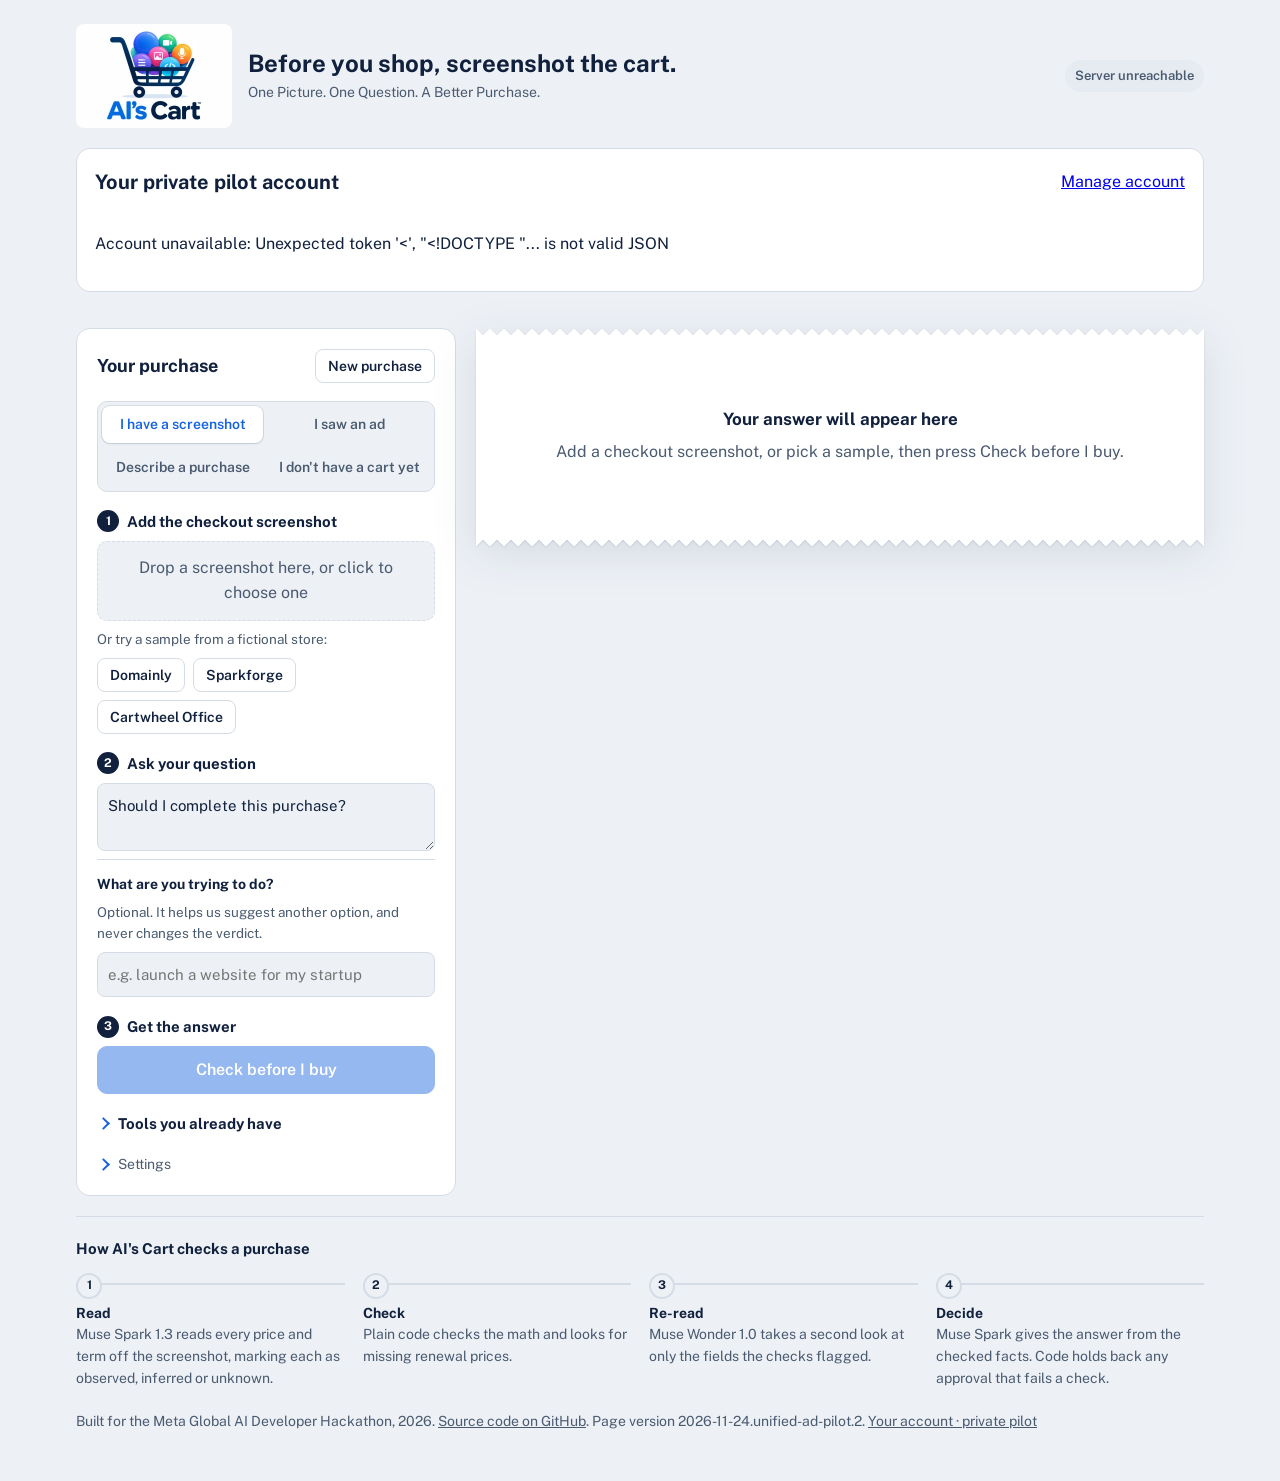
==== commit 4fe31d35: "Use account-authenticated ad review; clarify optional question and manual fields" ====
--- a/index.html
+++ b/index.html
@@ -162,7 +162,7 @@
 .opt-warn { color: var(--wait); font-weight: 700; font-size: 14.5px; }
 .pay-more { margin-top: 6px; padding: 6px 10px; font-size: 13.5px; }
 /* Two ways in */
-.modes { display: grid; grid-template-columns: repeat(3, minmax(0, 1fr)); gap: 6px; padding: 4px; background: var(--paper); border: 1px solid var(--line); border-radius: 10px; }
+.modes { display: grid; grid-template-columns: repeat(2,minmax(0,1fr)); gap: 6px; padding: 4px; background: var(--paper); border: 1px solid var(--line); border-radius: 10px; }
 .modes button { border: 0; background: transparent; padding: 10px 8px; line-height: 1.25; }
 .modes button[aria-selected="true"] { background: var(--card); color: var(--brand); box-shadow: 0 1px 2px var(--shadow), 0 0 0 1px var(--line); }
 .modes button[aria-selected="false"] { color: var(--ink-2); }
@@ -323,10 +323,12 @@
         </div>
         <input id="adFile" type="file" accept="image/png,image/jpeg,image/webp,image/gif" hidden>
         <p class="hint">The live model can extract visible advertising claims. Claims remain unverified; if extraction is unavailable, you can enter them manually below.</p>
-        <label class="step-title" for="adName">Advertiser or product name</label>
+        <label class="step-title" for="adName">Advertiser or product name (manual fallback)</label>
         <input id="adName" type="text" maxlength="100" placeholder="e.g. Kajabi">
-        <label class="step-title" for="adClaim">What does the ad promise?</label>
+        <label class="step-title" for="adClaim">What does the ad promise? (manual fallback)</label>
         <textarea id="adClaim" maxlength="1000" placeholder="Copy the main promise and any trial or price terms"></textarea>
+        <label class="step-title" for="adQuestion">What would you like to know? (optional)</label>
+        <input id="adQuestion" maxlength="500" placeholder="Should I make the purchase?">
         <label class="step-title" for="adGoal">What would you use it for? (optional)</label>
         <input id="adGoal" type="text" maxlength="250" placeholder="e.g. find customers for my startup">
         <button class="primary" type="button" id="goAd">Review this ad</button>
@@ -390,7 +392,7 @@
 </main>
 
 <script>
-const PAGE_VERSION = "2026-11-24.unified-ad-pilot.1";
+const PAGE_VERSION = "2026-11-24.unified-ad-pilot.2";
 const DEFAULT_Q = "Should I complete this purchase?";
 const $ = id => document.getElementById(id);
 const esc = s => String(s ?? "").replace(/[&<>"']/g, c => ({"&":"&amp;","<":"&lt;",">":"&gt;",'"':"&quot;","'":"&#39;"}[c]));
@@ -426,6 +428,7 @@
   $("go").disabled = !state.image;
   $("goGoal").disabled = !$("goalText").value.trim();
   $("goDescription").disabled = !$("descriptionText").value.trim();
+  $("goAd").disabled = false;
 }
 
 function showAnswerPanel() {
@@ -489,7 +492,7 @@
   $("q").value = DEFAULT_Q;
   $("shopperGoal").value = "";
   $("goalText").value = ""; $("goGoal").disabled = true;
-  adImageUrl = null; $("adFile").value = ""; $("adPreview").hidden = true; $("adPicked").hidden = true; $("adDropText").textContent = "Drag an ad screenshot here"; $("adName").value = ""; $("adClaim").value = ""; $("adGoal").value = "";
+  adImageUrl = null; $("adFile").value = ""; $("adPreview").hidden = true; $("adPicked").hidden = true; $("adDropText").textContent = "Drag an ad screenshot here"; $("adName").value = ""; $("adClaim").value = ""; $("adGoal").value = ""; $("adQuestion").value = "";
   $("descriptionText").value = ""; $("descriptionGoal").value = ""; $("goDescription").disabled = true;
   state.checkedGoal = "";
   markSample(null);
@@ -620,7 +623,7 @@
   $("shotSteps").hidden = mode !== "shot";
   $("goalSteps").hidden = mode !== "goal";
   $("adSteps").hidden = mode !== "ad";
-  if (mode === "ad") { showEmpty(); $("adName").focus(); }
+  if (mode === "ad") { showEmpty(); $("adQuestion").focus(); }
   else if (mode === "goal") { $("ownedBox").open = true; showEmpty(); $("goalText").focus(); }
   else if (mode === "description") { $("ownedBox").open = true; showEmpty(); $("descriptionText").focus(); }
   else if (state.image) showReady(); else showEmpty();
@@ -955,7 +958,7 @@
 $("adDrop").ondrop = e => { e.preventDefault(); $("adDrop").classList.remove("over"); chooseAdFile(e.dataTransfer.files[0]); };
 $("goAd").onclick = async () => {
   cancelRun();
-  const name = $("adName").value.trim(), claim = $("adClaim").value.trim(), goal = $("adGoal").value.trim();
+  const name = $("adName").value.trim(), claim = $("adClaim").value.trim(), goal = $("adGoal").value.trim(), question = $("adQuestion").value.trim();
   if (!adImageUrl && (!name || !claim)) {
     $("result").innerHTML = '<div class="err">Upload an ad image or enter its advertiser and claims.</div>'; showAnswerPanel(); return;
   }
@@ -965,22 +968,15 @@
     $("result").innerHTML = '<div class="ad-loading" role="status" aria-live="polite"><div><strong>Reading the advertisement…</strong><p>Checking the claims and your saved tools. Promotional claims are not verified facts.</p></div><div class="ad-loading-bottom"><span class="ad-dots" aria-hidden="true"><span></span><span></span><span></span></span><span class="muted">Zero is working…</span></div></div>';
     showAnswerPanel();
     try {
-      const response = await fetch("/api/ad", {method:"POST", headers:{"Content-Type":"application/json", ...($("token").value.trim() ? {"Authorization":"Bearer "+$("token").value.trim()} : {})}, body:JSON.stringify({image:adImageUrl})});
-      const data = await response.json();
+      const data = await pilotApi("ad","POST",{image:adImageUrl});
       if (run !== state.run) return;
-      if (!response.ok) {
-        if (response.status === 401) {
-          const message = data.error?.code === "missing_service_token" ? "This preview requires its SERVICE_TOKEN. Expand Settings and enter the Preview access token." : "The access token was rejected. Confirm you used SERVICE_TOKEN for this Vercel Preview, not a Meta, Stripe or Supabase API key.";
-          throw new Error(message);
-        }
-        throw new Error(data.error?.message || "Image extraction unavailable");
-      }
+
       if (data.status !== "extracted") {
         $("result").innerHTML = `<h2>Ad review</h2><p>${esc(data.message || "No image extraction performed.")}</p>`;
         return;
       }
       const x = data.extraction || {};
-      $("result").innerHTML = `<h2>Advertisement analysis — experimental</h2><p><strong>RESEARCH — claims not verified</strong></p>
+      $("result").innerHTML = `<h2>Advertisement analysis — experimental</h2><p><strong>RESEARCH — claims not verified</strong></p>${question ? `<p><strong>Your question:</strong> ${esc(question)}. This extraction does not independently verify claims or approve a purchase.</p>` : ""}
         <p><strong>Advertiser:</strong> ${esc(x.advertiser || "Not legible")}</p><p><strong>Product:</strong> ${esc(x.product || "Not legible")}</p>
         <h3>Claims visible in the screenshot</h3><ul>${(x.claims || []).map(c=>`<li>${esc(c.text)} <span class="muted">(Evidence: ${esc(c.evidence)})</span></li>`).join("") || "<li>No legible claims found</li>"}</ul>
         <h3>Advertised offers</h3><ul>${(x.offers || []).map(c=>`<li>${esc(c)}</li>`).join("") || "<li>None legible</li>"}</ul>
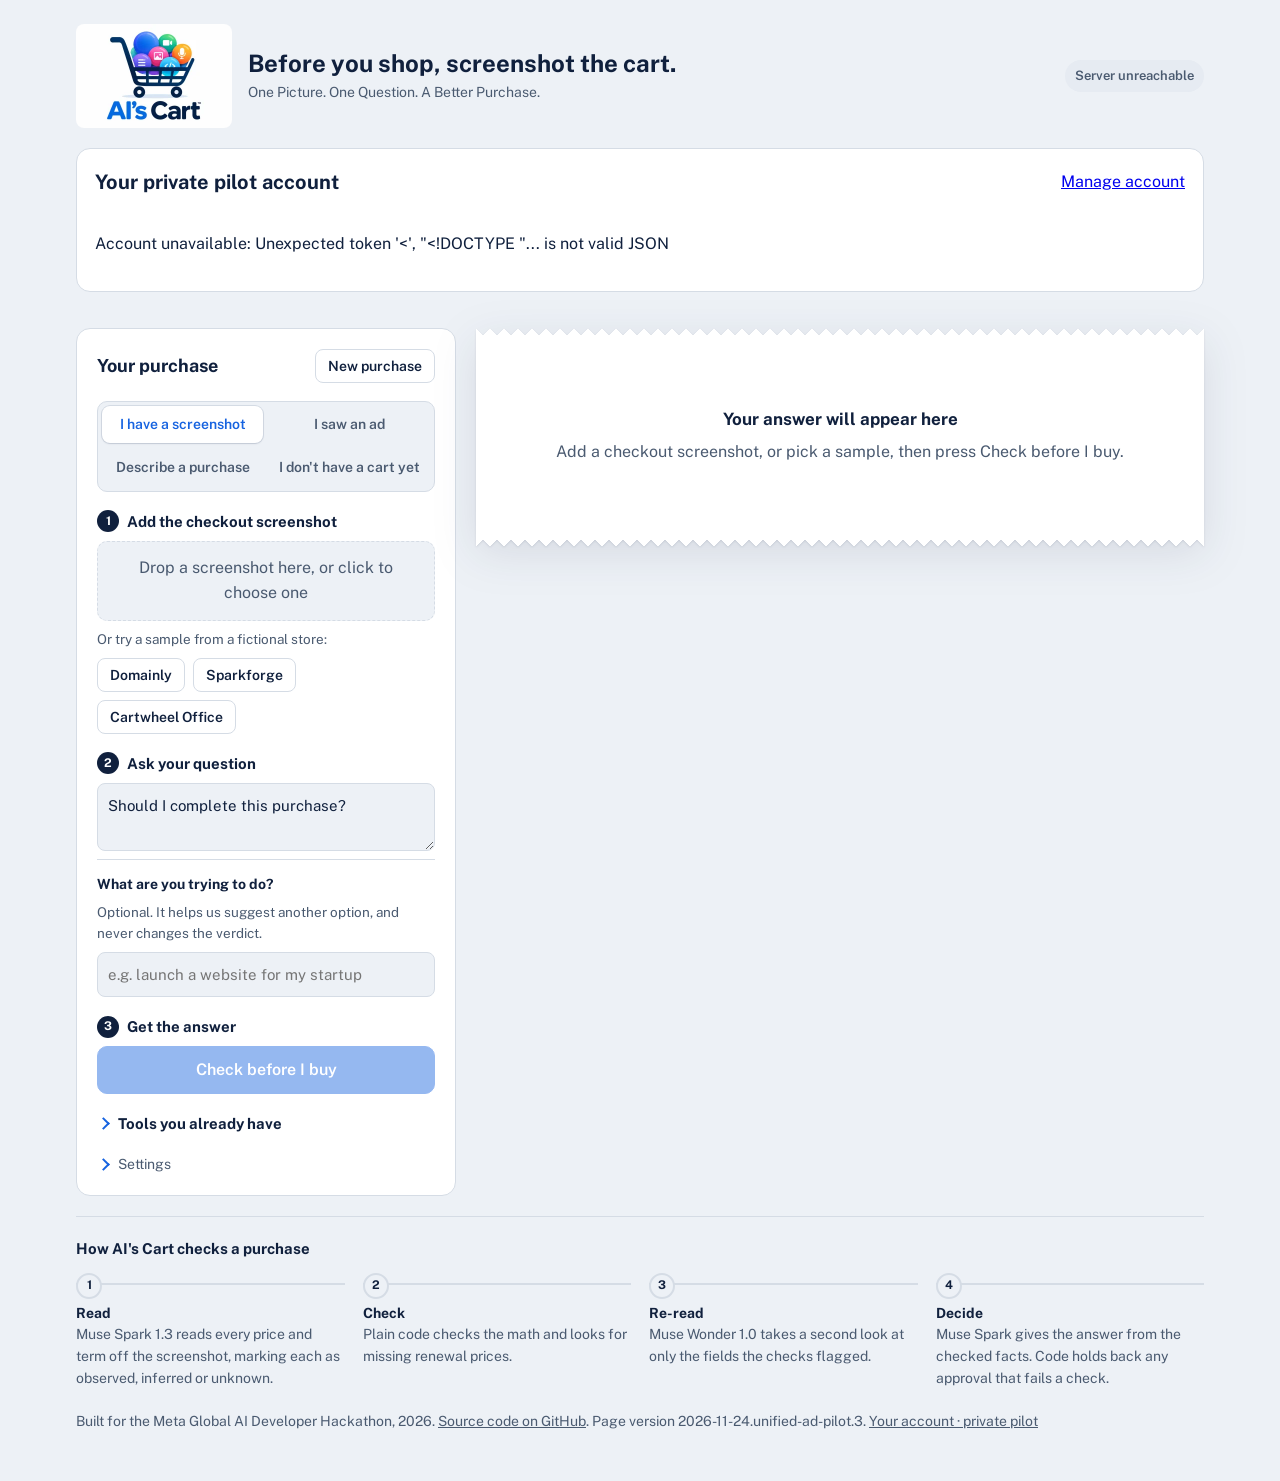
==== commit e7919cba: "Compare extracted ads with saved account inventory and existing editorial matcher; collapse raw evid" ====
--- a/index.html
+++ b/index.html
@@ -392,7 +392,7 @@
 </main>
 
 <script>
-const PAGE_VERSION = "2026-11-24.unified-ad-pilot.2";
+const PAGE_VERSION = "2026-11-24.unified-ad-pilot.3";
 const DEFAULT_Q = "Should I complete this purchase?";
 const $ = id => document.getElementById(id);
 const esc = s => String(s ?? "").replace(/[&<>"']/g, c => ({"&":"&amp;","<":"&lt;",">":"&gt;",'"':"&quot;","'":"&#39;"}[c]));
@@ -908,21 +908,21 @@
   {label:"prospect discovery and outreach", pattern:/\b(prospects?|lead generation|outreach|cold emails?|find customers|book(?:s|ing)? (?:the |sales )?calls?|book(?:s|ing)? meetings|writes? (?:the |outreach )?emails?|finds? (?:the )?people who need|writes? (?:the )?emails?|books? (?:the )?calls?)\b/i, tools:["Apollo","Clay","Instantly","Lemlist","HubSpot","Explee AI"]},
   {label:"creative content production", pattern:/\b(create (your )?content|content creation|generate videos?|make videos?|design graphics)\b/i, tools:["Canva","Adobe Express","Descript","OpenArt","CapCut"]}
 ];
-function adOwnedComparison(x, goal) {
+function adOwnedComparison(x, goal, inventory = owned) {
   const product = String(x.product || x.advertiser || "").trim();
-  const exact = owned.filter(t => t.toLowerCase() === product.toLowerCase());
+  const exact = inventory.filter(t => t.toLowerCase() === product.toLowerCase());
   const claims = (x.claims || []).map(c => String(c.text || ""));
   const claimText = claims.join(" ") + " " + (x.offers || []).join(" ");
   const overlaps = AD_CAPABILITIES.filter(c => c.pattern.test(claimText)).map(c => ({
     capability:c.label,
-    tools:owned.filter(t => c.tools.some(n => n.toLowerCase() === t.toLowerCase()) && t.toLowerCase() !== product.toLowerCase())
+    tools:inventory.filter(t => c.tools.some(n => n.toLowerCase() === t.toLowerCase()) && t.toLowerCase() !== product.toLowerCase())
   })).filter(c => c.tools.length);
   const assessed = AD_CAPABILITIES.filter(c => c.pattern.test(claimText)).map(c => c.label);
   return `<h3>Compare with tools you already have</h3>
     ${goal ? `<p><strong>Your intended use:</strong> ${esc(goal)}</p>` : '<p class="muted">Add what you would use it for to make the comparison more useful.</p>'}
-    ${!owned.length ? '<p>No tools saved in your browser inventory yet. Expand “Tools you already have” to add them, then review this ad again.</p>' : ""}
+    ${!inventory.length ? '<p>No tools found in the inventory used for this comparison.</p>' : ""}
     ${exact.length ? `<p><strong>Already listed:</strong> ${esc(exact.join(", "))} is in your inventory. Check whether you are already subscribed before buying again.</p>` : ""}
-    ${overlaps.length ? `<p><strong>Potential functional overlap — verify before buying:</strong></p><ul>${overlaps.map(c=>`<li><strong>${esc(c.capability)}:</strong> ${esc(c.tools.join(", "))} — compare actual features, plan limits and pricing.</li>`).join("")}</ul>` : `<p>No potential overlap identified from ${owned.length ? "the recognized ad claims and saved tool names" : "your inventory"}. This does not establish that the product is unique or necessary.</p>`}
+    ${overlaps.length ? `<p><strong>Potential functional overlap — verify before buying:</strong></p><ul>${overlaps.map(c=>`<li><strong>${esc(c.capability)}:</strong> ${esc(c.tools.join(", "))} — compare actual features, plan limits and pricing.</li>`).join("")}</ul>` : `<p>No potential overlap identified from ${inventory.length ? "the recognized ad claims and saved tool names" : "your inventory"}. This does not establish that the product is unique or necessary.</p>`}
     <p class="muted">Recognized advertised capabilities: ${esc(assessed.join(", ") || "none in the current comparison catalog")}. This is a preliminary name-and-capability screening, not independent verification or a feature-by-feature audit.</p>`;
 }
 
@@ -976,13 +976,25 @@
         return;
       }
       const x = data.extraction || {};
+      const accountInventory = await pilotApi("inventory");
+      if (run !== state.run) return;
+      const inventory = accountInventory.tools || [];
+      let editorial = null;
+      try {
+        const response = await fetch("/api/recommend", {method:"POST",headers:{"Content-Type":"application/json"},body:JSON.stringify({mode:"description",description:[x.advertiser,x.product,...(x.claims||[]).map(c=>c.text)].filter(Boolean).join(". ").slice(0,2000),shopperGoal:goal,ownedTools:inventory})});
+        if(response.ok) editorial=await response.json();
+      } catch (_) { /* Extraction remains usable if recommendation fails. */ }
+      if (run !== state.run) return;
       $("result").innerHTML = `<h2>Advertisement analysis — experimental</h2><p><strong>RESEARCH — claims not verified</strong></p>${question ? `<p><strong>Your question:</strong> ${esc(question)}. This extraction does not independently verify claims or approve a purchase.</p>` : ""}
         <p><strong>Advertiser:</strong> ${esc(x.advertiser || "Not legible")}</p><p><strong>Product:</strong> ${esc(x.product || "Not legible")}</p>
-        <h3>Claims visible in the screenshot</h3><ul>${(x.claims || []).map(c=>`<li>${esc(c.text)} <span class="muted">(Evidence: ${esc(c.evidence)})</span></li>`).join("") || "<li>No legible claims found</li>"}</ul>
+        <h3>Claims visible in the screenshot</h3><ul>${(x.claims || []).map(c=>`<li>${esc(c.text)}</li>`).join("") || "<li>No legible claims found</li>"}</ul>
         <h3>Advertised offers</h3><ul>${(x.offers || []).map(c=>`<li>${esc(c)}</li>`).join("") || "<li>None legible</li>"}</ul>
         <h3>Still needs verification</h3><ul>${(x.missing_information || []).map(c=>`<li>${esc(c)}</li>`).join("") || "<li>Pricing, renewal, cancellation, and feature evidence</li>"}</ul>
-        ${adOwnedComparison(x, goal)}
-        <p class="muted">AI vision extraction only. No independent research, purchase approval, or subscription signup.</p>`;
+        <p><strong>Account inventory:</strong> ${inventory.length} saved tools (access and plans not verified).</p>
+        ${adOwnedComparison(x, goal, inventory)}
+        <h3>Editorial comparison</h3>${editorial?.ownedRecommendation ? toolBlock(editorial.ownedRecommendation,"Existing tool to investigate","have") : editorial?.ownedWorkflow?.length ? `<ul>${editorial.ownedWorkflow.map(t=>`<li>${esc(t.toolName)} — ${esc(t.role||t.bestFor||"Check suitability")}</li>`).join("")}</ul>` : `<p>${editorial ? "No owned-tool match in the current editorial library. This is not proof of a gap." : "Editorial comparison unavailable."}</p>`}
+        <h3>Before spending money</h3><p>Do not purchase on this advertisement alone. Confirm the real offer, ongoing charges, cancellation and whether your existing tools can perform the intended job.</p>
+        <details class="evidence"><summary>View extracted evidence</summary><pre style="white-space:pre-wrap;overflow-wrap:anywhere">${esc(JSON.stringify(x,null,2))}</pre></details><p class="muted">AI vision extraction only. No independent research, purchase approval, or subscription signup.</p>`;
       showAnswerPanel();
     } catch (err) {
       if (run === state.run) { $("result").innerHTML = `<div class="err">${esc(err.message)}. No claims were verified.</div>`; showAnswerPanel(); }
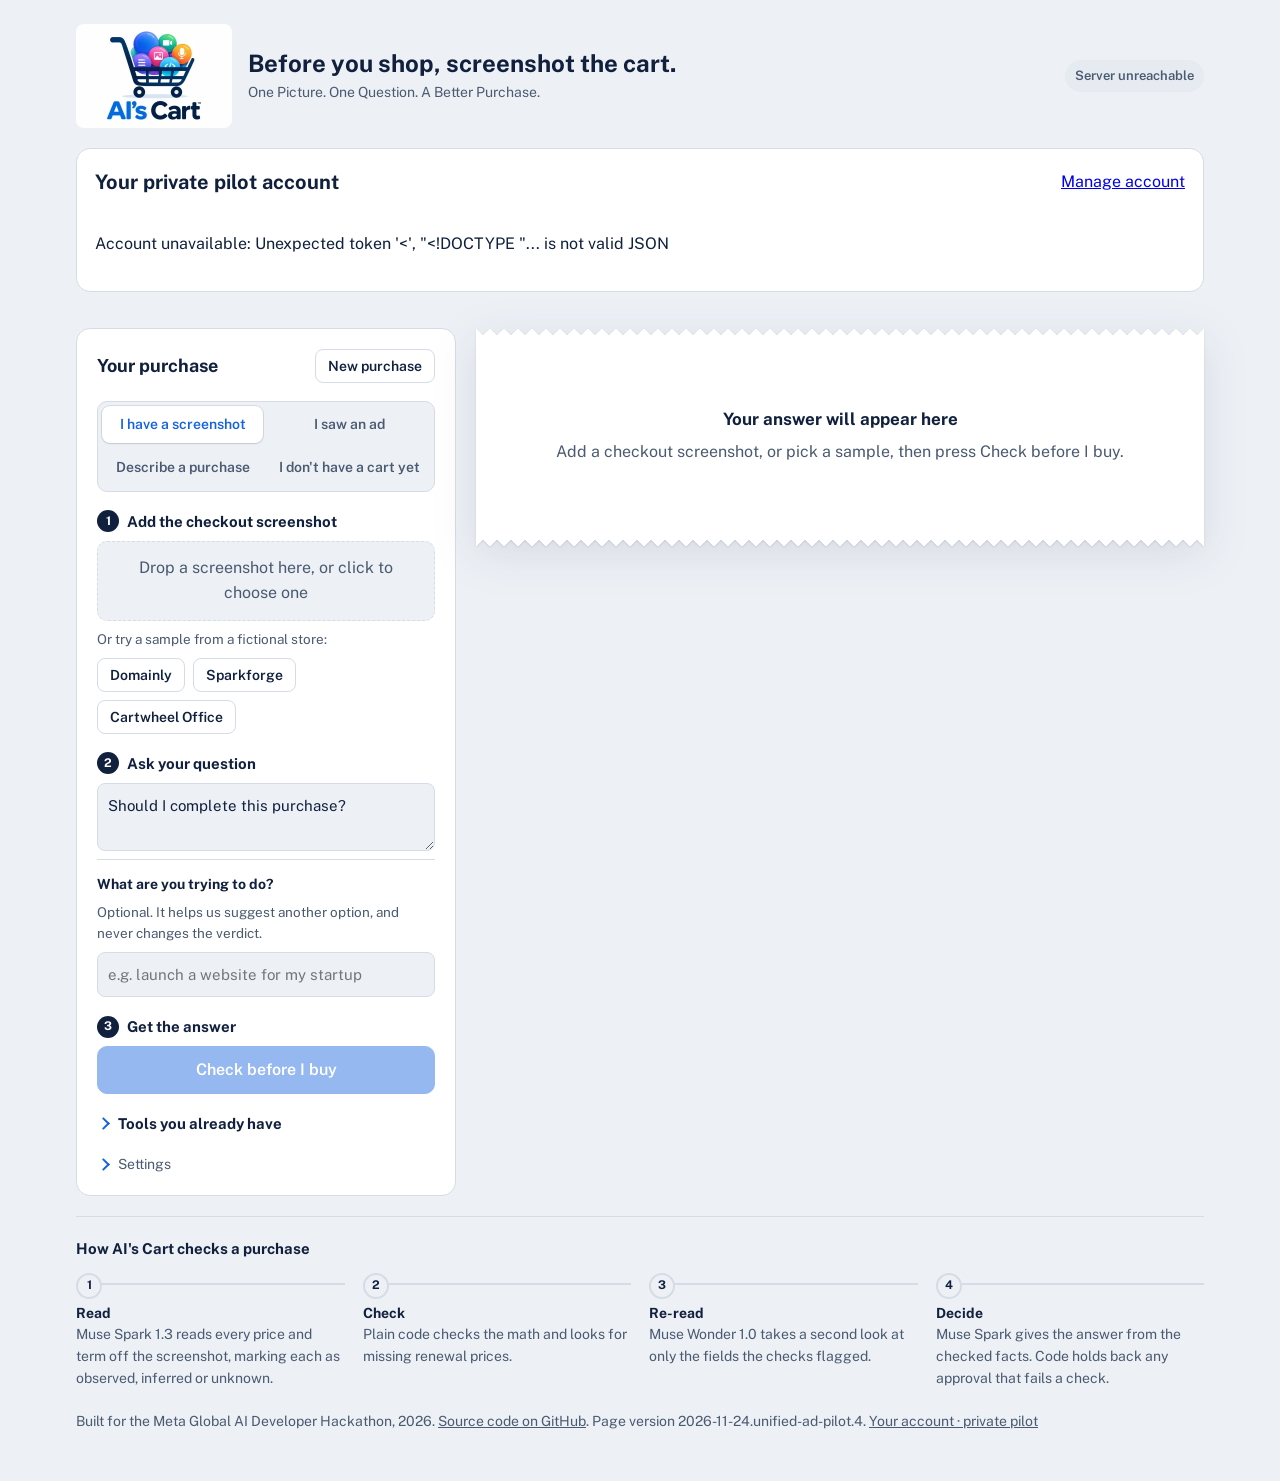
==== commit afd66cfc: "Put research decision first and offer explicitly untested owned-tool outreach workflow; flag simulat" ====
--- a/index.html
+++ b/index.html
@@ -246,6 +246,7 @@
 .pilot-receipt .shot img {display:block;min-width:0;max-width:100%;width:100%;box-sizing:border-box;}
 .pilot-receipt .glance h3 {margin:0;overflow-wrap:anywhere;}
 @media(max-width:560px){.pilot-receipt{grid-template-columns:minmax(0,1fr)}.pilot-receipt .shot{max-width:120px}.pilot-receipt .line .stamp{max-width:100%;box-sizing:border-box}}
+.ad-receipt { display:block; } .ad-receipt p { margin:8px 0; } .ad-receipt h3 { margin:16px 0 6px; } .ad-receipt ul { margin:6px 0 12px; } .ad-receipt details { margin:12px 0; } #adQuestion { width:100%; box-sizing:border-box; }
 </style>
 </head>
 <body>
@@ -392,7 +393,7 @@
 </main>
 
 <script>
-const PAGE_VERSION = "2026-11-24.unified-ad-pilot.3";
+const PAGE_VERSION = "2026-11-24.unified-ad-pilot.4";
 const DEFAULT_Q = "Should I complete this purchase?";
 const $ = id => document.getElementById(id);
 const esc = s => String(s ?? "").replace(/[&<>"']/g, c => ({"&":"&amp;","<":"&lt;",">":"&gt;",'"':"&quot;","'":"&#39;"}[c]));
@@ -979,22 +980,25 @@
       const accountInventory = await pilotApi("inventory");
       if (run !== state.run) return;
       const inventory = accountInventory.tools || [];
+      const fixture = /simulated[_ -]ad|test[_ -]fixture/i.test($("adPicked").textContent || "") || /simulated test ad|not a real offer/i.test(JSON.stringify(x));
+      const outreach = /prospects?|lead generation|qualified leads|outreach/i.test(goal+" "+(x.claims||[]).map(c=>c.text).join(" "));
+      const researchTools = inventory.filter(t=>/^(ChatGPT|Gemini|Claude)$/i.test(t));
+      const proposed = outreach && researchTools.length ? `<h3>Try an existing-tool workflow first</h3><ol><li>${esc(researchTools.join(" / "))}: research a small list of potential customers and check sources manually.</li><li>Use one of these tools to draft tailored messages for human review.</li><li>Test sending a small compliant outreach batch using an existing email service, if available.</li></ol><p><strong>Unresolved gap:</strong> verified prospect database, automatic qualification, delivery and follow-up automation are not established. This is an untested partial workflow, not a replacement claim.</p>` : "";
       let editorial = null;
       try {
         const response = await fetch("/api/recommend", {method:"POST",headers:{"Content-Type":"application/json"},body:JSON.stringify({mode:"description",description:[x.advertiser,x.product,...(x.claims||[]).map(c=>c.text)].filter(Boolean).join(". ").slice(0,2000),shopperGoal:goal,ownedTools:inventory})});
         if(response.ok) editorial=await response.json();
       } catch (_) { /* Extraction remains usable if recommendation fails. */ }
       if (run !== state.run) return;
-      $("result").innerHTML = `<h2>Advertisement analysis — experimental</h2><p><strong>RESEARCH — claims not verified</strong></p>${question ? `<p><strong>Your question:</strong> ${esc(question)}. This extraction does not independently verify claims or approve a purchase.</p>` : ""}
+      $("result").innerHTML = `<div class="ad-receipt"><h2>Advertisement analysis — experimental</h2><p><strong>RESEARCH — do not purchase on this evidence alone</strong></p>${fixture ? `<p><strong>Simulated advertisement:</strong> test fixture indicated by filename or extracted text. Not a real offer.</p>` : ""}<p><strong>Account inventory:</strong> ${inventory.length} saved tools (access and plans not verified).</p>${proposed}${question ? `<details><summary>Your question</summary><p>${esc(question)}</p><p>This is a preliminary research recommendation, not a tailored model answer.</p></details>` : ""}
         <p><strong>Advertiser:</strong> ${esc(x.advertiser || "Not legible")}</p><p><strong>Product:</strong> ${esc(x.product || "Not legible")}</p>
         <h3>Claims visible in the screenshot</h3><ul>${(x.claims || []).map(c=>`<li>${esc(c.text)}</li>`).join("") || "<li>No legible claims found</li>"}</ul>
         <h3>Advertised offers</h3><ul>${(x.offers || []).map(c=>`<li>${esc(c)}</li>`).join("") || "<li>None legible</li>"}</ul>
         <h3>Still needs verification</h3><ul>${(x.missing_information || []).map(c=>`<li>${esc(c)}</li>`).join("") || "<li>Pricing, renewal, cancellation, and feature evidence</li>"}</ul>
-        <p><strong>Account inventory:</strong> ${inventory.length} saved tools (access and plans not verified).</p>
         ${adOwnedComparison(x, goal, inventory)}
         <h3>Editorial comparison</h3>${editorial?.ownedRecommendation ? toolBlock(editorial.ownedRecommendation,"Existing tool to investigate","have") : editorial?.ownedWorkflow?.length ? `<ul>${editorial.ownedWorkflow.map(t=>`<li>${esc(t.toolName)} — ${esc(t.role||t.bestFor||"Check suitability")}</li>`).join("")}</ul>` : `<p>${editorial ? "No owned-tool match in the current editorial library. This is not proof of a gap." : "Editorial comparison unavailable."}</p>`}
         <h3>Before spending money</h3><p>Do not purchase on this advertisement alone. Confirm the real offer, ongoing charges, cancellation and whether your existing tools can perform the intended job.</p>
-        <details class="evidence"><summary>View extracted evidence</summary><pre style="white-space:pre-wrap;overflow-wrap:anywhere">${esc(JSON.stringify(x,null,2))}</pre></details><p class="muted">AI vision extraction only. No independent research, purchase approval, or subscription signup.</p>`;
+        <details class="evidence"><summary>View extracted evidence</summary><pre style="white-space:pre-wrap;overflow-wrap:anywhere">${esc(JSON.stringify(x,null,2))}</pre></details><p class="muted">AI vision extraction only. No independent research, purchase approval, or subscription signup.</p></div>`;
       showAnswerPanel();
     } catch (err) {
       if (run === state.run) { $("result").innerHTML = `<div class="err">${esc(err.message)}. No claims were verified.</div>`; showAnswerPanel(); }
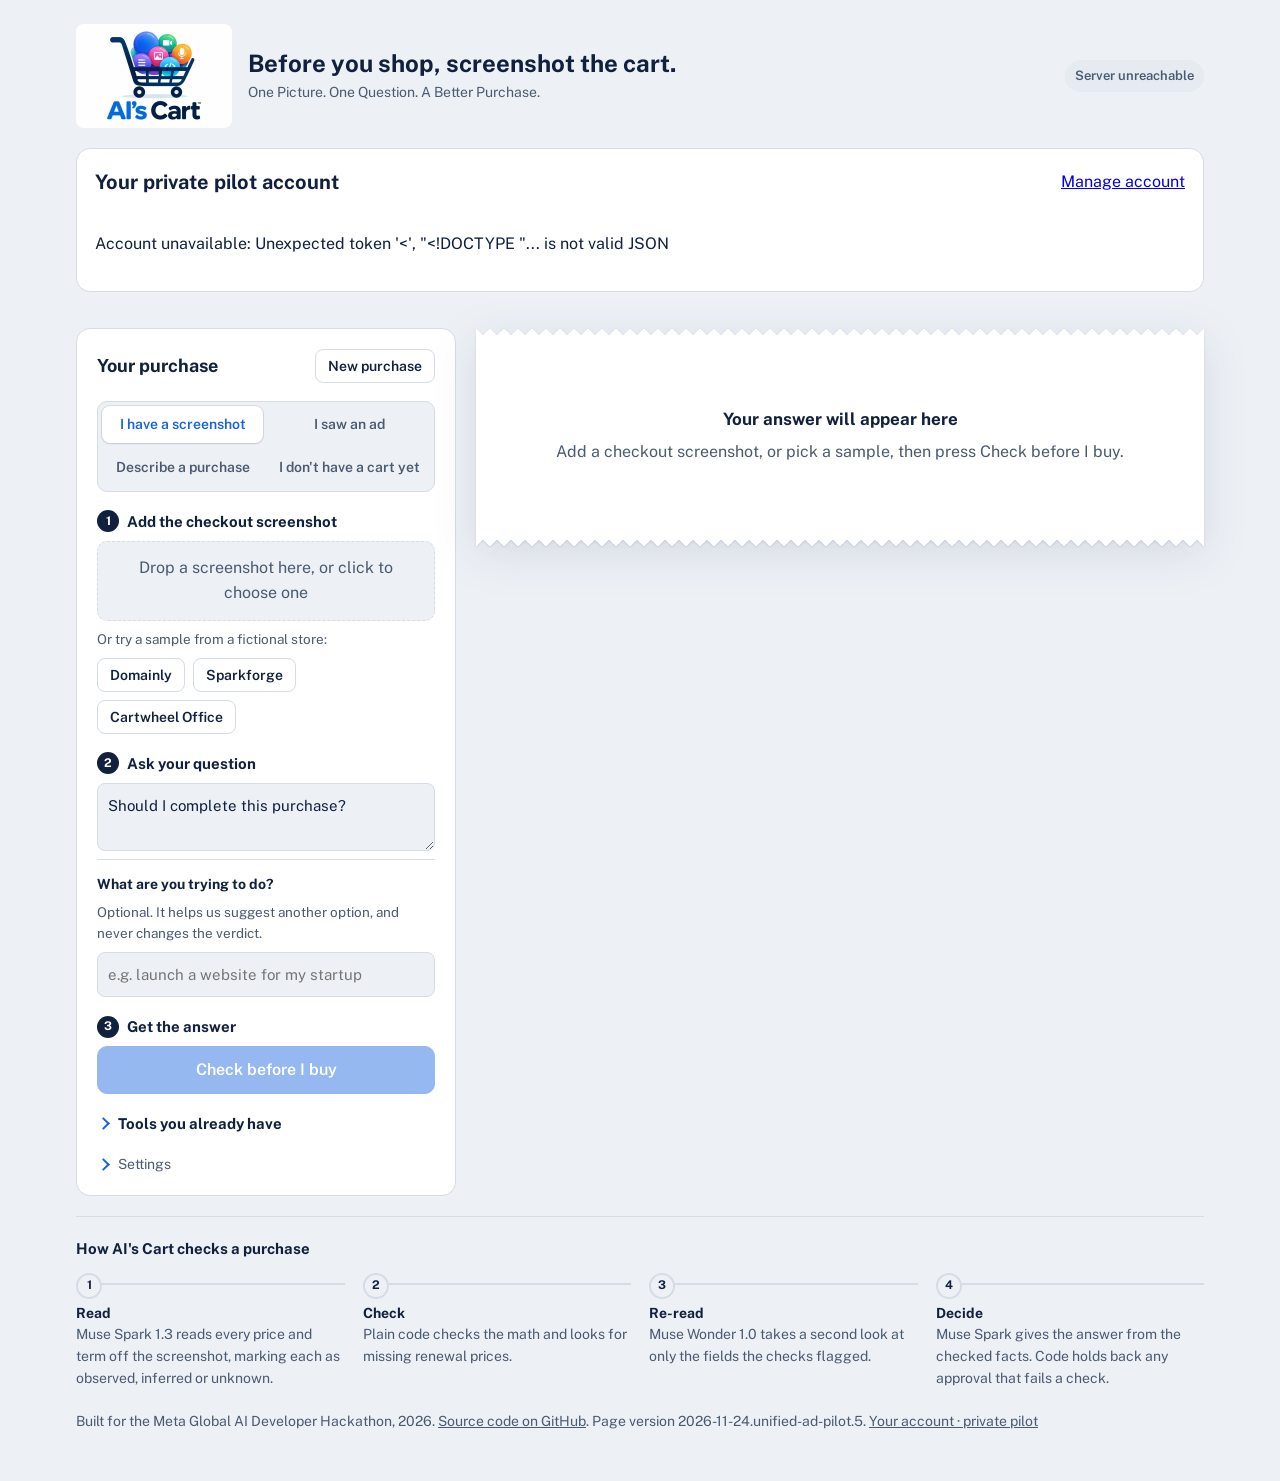
==== commit dd2fc38b: "Reuse checkout verdict stamp styling for distinct RESEARCH advertisement status" ====
--- a/index.html
+++ b/index.html
@@ -246,7 +246,7 @@
 .pilot-receipt .shot img {display:block;min-width:0;max-width:100%;width:100%;box-sizing:border-box;}
 .pilot-receipt .glance h3 {margin:0;overflow-wrap:anywhere;}
 @media(max-width:560px){.pilot-receipt{grid-template-columns:minmax(0,1fr)}.pilot-receipt .shot{max-width:120px}.pilot-receipt .line .stamp{max-width:100%;box-sizing:border-box}}
-.ad-receipt { display:block; } .ad-receipt p { margin:8px 0; } .ad-receipt h3 { margin:16px 0 6px; } .ad-receipt ul { margin:6px 0 12px; } .ad-receipt details { margin:12px 0; } #adQuestion { width:100%; box-sizing:border-box; }
+.stamp.RESEARCH { color:#155e75; background:#ecfeff; } .ad-receipt .ad-verdict { display:flex; flex-wrap:wrap; align-items:center; gap:16px; margin:16px 0 20px; } .ad-verdict .stamp { display:inline-block; font-size:clamp(24px,4vw,36px); max-width:100%; box-sizing:border-box; } .ad-verdict strong { flex:1 1 180px; } .ad-receipt { display:block; } .ad-receipt p { margin:8px 0; } .ad-receipt h3 { margin:16px 0 6px; } .ad-receipt ul { margin:6px 0 12px; } .ad-receipt details { margin:12px 0; } #adQuestion { width:100%; box-sizing:border-box; }
 </style>
 </head>
 <body>
@@ -393,7 +393,7 @@
 </main>
 
 <script>
-const PAGE_VERSION = "2026-11-24.unified-ad-pilot.4";
+const PAGE_VERSION = "2026-11-24.unified-ad-pilot.5";
 const DEFAULT_Q = "Should I complete this purchase?";
 const $ = id => document.getElementById(id);
 const esc = s => String(s ?? "").replace(/[&<>"']/g, c => ({"&":"&amp;","<":"&lt;",">":"&gt;",'"':"&quot;","'":"&#39;"}[c]));
@@ -990,7 +990,7 @@
         if(response.ok) editorial=await response.json();
       } catch (_) { /* Extraction remains usable if recommendation fails. */ }
       if (run !== state.run) return;
-      $("result").innerHTML = `<div class="ad-receipt"><h2>Advertisement analysis — experimental</h2><p><strong>RESEARCH — do not purchase on this evidence alone</strong></p>${fixture ? `<p><strong>Simulated advertisement:</strong> test fixture indicated by filename or extracted text. Not a real offer.</p>` : ""}<p><strong>Account inventory:</strong> ${inventory.length} saved tools (access and plans not verified).</p>${proposed}${question ? `<details><summary>Your question</summary><p>${esc(question)}</p><p>This is a preliminary research recommendation, not a tailored model answer.</p></details>` : ""}
+      $("result").innerHTML = `<div class="ad-receipt"><h2>Advertisement analysis — experimental</h2><div class="ad-verdict line"><span class="stamp in RESEARCH">RESEARCH</span><strong>Do not purchase on this evidence alone.</strong></div>${fixture ? `<p><strong>Simulated advertisement:</strong> test fixture indicated by filename or extracted text. Not a real offer.</p>` : ""}<p><strong>Account inventory:</strong> ${inventory.length} saved tools (access and plans not verified).</p>${proposed}${question ? `<details><summary>Your question</summary><p>${esc(question)}</p><p>This is a preliminary research recommendation, not a tailored model answer.</p></details>` : ""}
         <p><strong>Advertiser:</strong> ${esc(x.advertiser || "Not legible")}</p><p><strong>Product:</strong> ${esc(x.product || "Not legible")}</p>
         <h3>Claims visible in the screenshot</h3><ul>${(x.claims || []).map(c=>`<li>${esc(c.text)}</li>`).join("") || "<li>No legible claims found</li>"}</ul>
         <h3>Advertised offers</h3><ul>${(x.offers || []).map(c=>`<li>${esc(c)}</li>`).join("") || "<li>None legible</li>"}</ul>
@@ -1007,7 +1007,7 @@
   }
   const duplicates = owned.filter(x => x.toLowerCase() === name.toLowerCase());
   $("result").innerHTML = `<h2 id="right-title">Advertisement review — experimental</h2>
-    <div class="glance"><p class="line"><span class="stamp in WAIT">RESEARCH</span><span class="action">Verify before clicking, trying or buying.</span></p></div>
+    <div class="glance"><p class="line"><span class="stamp in RESEARCH">RESEARCH</span><span class="action">Verify before clicking, trying or buying.</span></p></div>
     <p><strong>Advertiser:</strong> ${esc(name)}</p>
     <p><strong>Advertised claim (user-transcribed; unverified):</strong> ${esc(claim)}</p>
     ${goal ? `<p><strong>Your goal:</strong> ${esc(goal)}</p>` : ""}
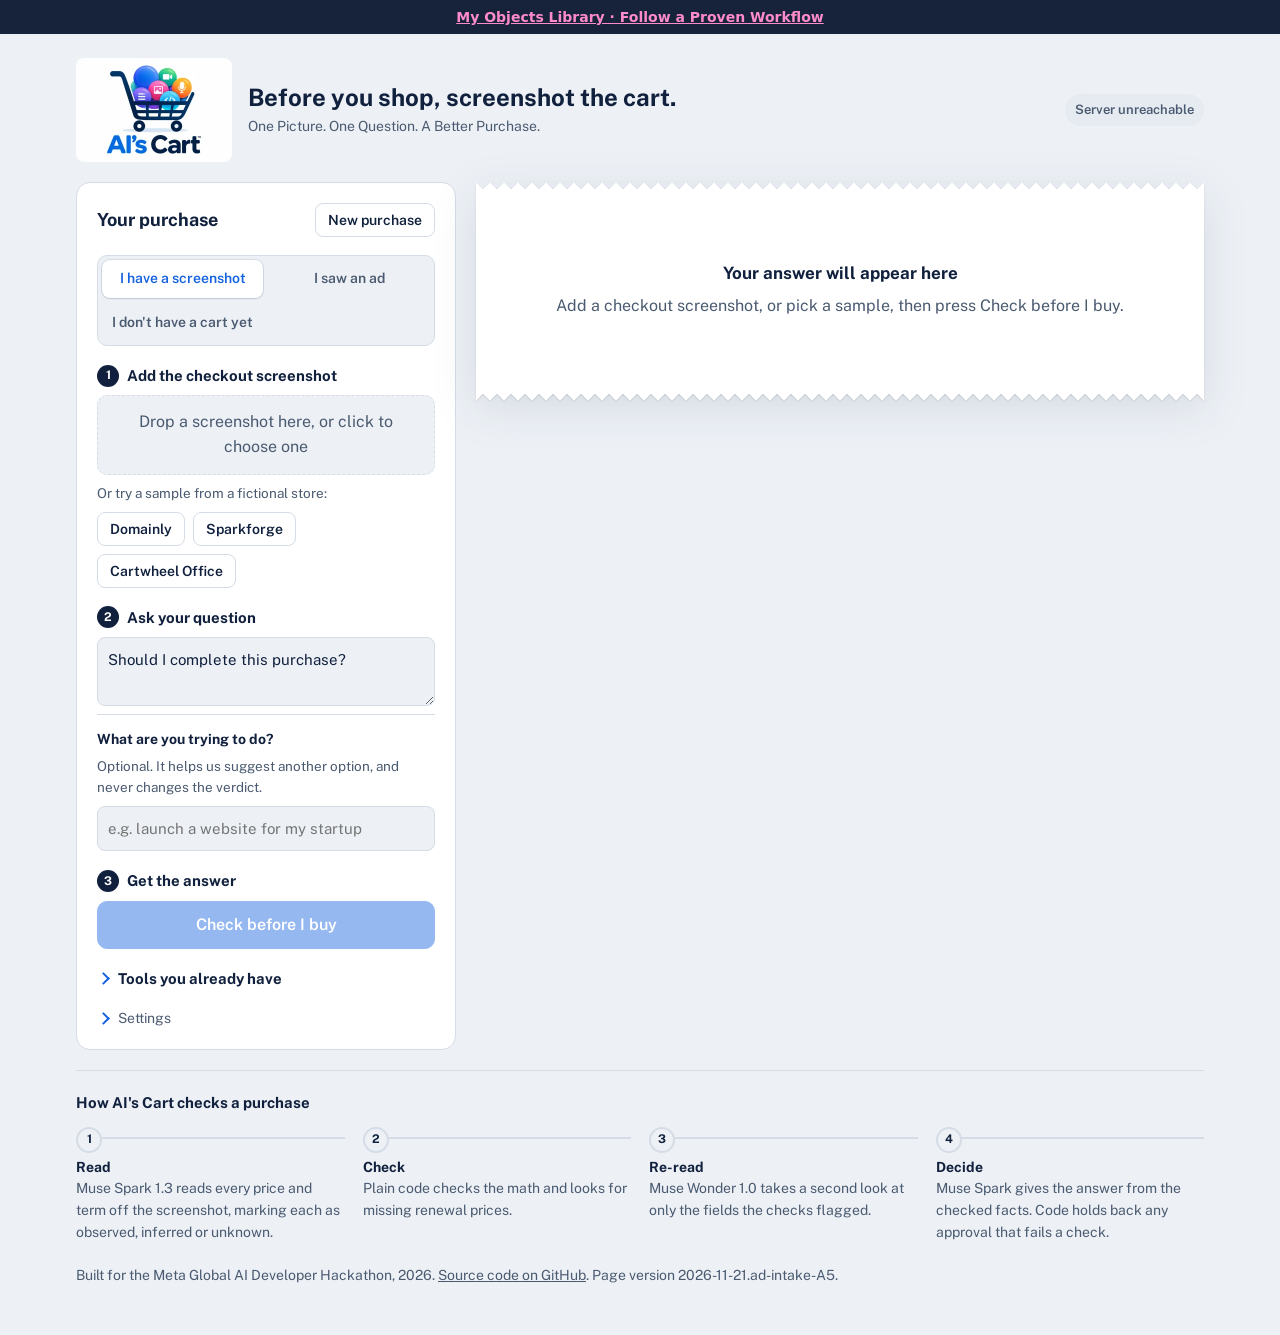
==== commit e4aa2e46: "Merge e59c78be750a0fc2eb4ef53eb45508dd1bb91eec into 05197ca8e1d800067d759a83490def3584302263" ====
--- a/index.html
+++ b/index.html
@@ -162,7 +162,7 @@
 .opt-warn { color: var(--wait); font-weight: 700; font-size: 14.5px; }
 .pay-more { margin-top: 6px; padding: 6px 10px; font-size: 13.5px; }
 /* Two ways in */
-.modes { display: grid; grid-template-columns: repeat(2,minmax(0,1fr)); gap: 6px; padding: 4px; background: var(--paper); border: 1px solid var(--line); border-radius: 10px; }
+.modes { display: grid; grid-template-columns: 1fr 1fr; gap: 6px; padding: 4px; background: var(--paper); border: 1px solid var(--line); border-radius: 10px; }
 .modes button { border: 0; background: transparent; padding: 10px 8px; line-height: 1.25; }
 .modes button[aria-selected="true"] { background: var(--card); color: var(--brand); box-shadow: 0 1px 2px var(--shadow), 0 0 0 1px var(--line); }
 .modes button[aria-selected="false"] { color: var(--ink-2); }
@@ -241,15 +241,9 @@
 .ad-dots span:nth-child(3) { animation-delay:.3s; }
 @keyframes ad-bounce { 0%,65%,100% { transform:translateY(0); opacity:.45; } 30% { transform:translateY(-7px); opacity:1; } }
 @media (prefers-reduced-motion:reduce) { .ad-dots span { animation:none; opacity:.8; } }
-.pilot-receipt {grid-template-columns: minmax(0, 120px) minmax(0,1fr);}
-.pilot-receipt .shot,.pilot-receipt .shot figcaption,.pilot-receipt .glance {min-width:0;max-width:100%;overflow-wrap:anywhere;}
-.pilot-receipt .shot img {display:block;min-width:0;max-width:100%;width:100%;box-sizing:border-box;}
-.pilot-receipt .glance h3 {margin:0;overflow-wrap:anywhere;}
-@media(max-width:560px){.pilot-receipt{grid-template-columns:minmax(0,1fr)}.pilot-receipt .shot{max-width:120px}.pilot-receipt .line .stamp{max-width:100%;box-sizing:border-box}}
-.stamp.RESEARCH { color:#155e75; background:#ecfeff; } .ad-receipt .ad-verdict { display:flex; flex-wrap:wrap; align-items:center; gap:16px; margin:16px 0 20px; } .ad-verdict .stamp { display:inline-block; font-size:clamp(24px,4vw,36px); max-width:100%; box-sizing:border-box; } .ad-verdict strong { flex:1 1 180px; } .ad-receipt { display:block; } .ad-receipt p { margin:8px 0; } .ad-receipt h3 { margin:16px 0 6px; } .ad-receipt ul { margin:6px 0 12px; } .ad-receipt details { margin:12px 0; } #adQuestion { width:100%; box-sizing:border-box; }
 </style>
 </head>
-<body>
+<body><div style="position:relative;z-index:5;text-align:center;padding:9px;background:#17233a;color:#f5f7ff;font:14px system-ui"><a href="/objects/" style="color:#ff8bcb;font-weight:700">My Objects Library · Follow a Proven Workflow</a></div>
 <main class="wrap">
   <header class="top">
     <h1 class="brand"><img class="brand-logo" src="[data-uri]" alt="AI's Cart" width="312" height="208"></h1>
@@ -258,20 +252,6 @@
   </header>
   <p class="banner" id="mockBanner" role="note" hidden><strong>Sample mode.</strong> This demo answers the three sample checkouts with prepared results and doesn't call Meta's models. The live version, shown in our demo video, reads any screenshot.</p>
 
-  <section class="panel" aria-label="Pilot account" style="padding:18px;margin-bottom:16px">
-    <div class="panel-head"><h2 style="font-size:20px">Your private pilot account</h2><a href="/pilot.html">Manage account</a></div>
-    <p id="pilotAccountStatus" role="status">Checking sign-in…</p>
-    <div id="pilotAccountDetails" hidden>
-      <p><strong id="pilotCredits">0</strong> sandbox checks available · <span id="pilotEmail"></span></p>
-      <p class="muted">When signed in, screenshot checks here use one sandbox credit and save to account history. Goal and description comparisons remain free. The original receipt layout stays intact.</p>
-      <button type="button" class="ghost" id="pilotSyncTools">Save browser tools to account</button>
-      <button type="button" class="ghost" id="pilotLoadTools">Load account tools here</button>
-      <button type="button" class="ghost" id="pilotRefresh">Refresh account</button>
-      <p id="pilotSyncStatus" role="status"></p>
-      <details><summary>Saved pilot checks <span id="pilotHistoryCount"></span></summary><div id="pilotHistory"></div></details>
-    </div>
-    <p id="pilotGuest" hidden><a href="/pilot.html">Sign in</a> to see your balance and saved checks here.</p>
-  </section>
   <div class="grid">
     <section class="panel" aria-labelledby="left-title">
       <div class="panel-head">
@@ -281,7 +261,6 @@
       <div class="modes" role="tablist" aria-label="How do you want to start?">
         <button type="button" role="tab" id="modeShot" aria-selected="true" aria-controls="shotSteps">I have a screenshot</button>
         <button type="button" role="tab" id="modeAd" aria-selected="false" aria-controls="adSteps">I saw an ad</button>
-        <button type="button" role="tab" id="modeDescription" aria-selected="false" aria-controls="descriptionSteps">Describe a purchase</button>
         <button type="button" role="tab" id="modeGoal" aria-selected="false" aria-controls="goalSteps">I don't have a cart yet</button>
       </div>
       <ol class="steps" id="shotSteps" role="tabpanel" aria-labelledby="modeShot">
@@ -324,12 +303,10 @@
         </div>
         <input id="adFile" type="file" accept="image/png,image/jpeg,image/webp,image/gif" hidden>
         <p class="hint">The live model can extract visible advertising claims. Claims remain unverified; if extraction is unavailable, you can enter them manually below.</p>
-        <label class="step-title" for="adName">Advertiser or product name (manual fallback)</label>
+        <label class="step-title" for="adName">Advertiser or product name</label>
         <input id="adName" type="text" maxlength="100" placeholder="e.g. Kajabi">
-        <label class="step-title" for="adClaim">What does the ad promise? (manual fallback)</label>
+        <label class="step-title" for="adClaim">What does the ad promise?</label>
         <textarea id="adClaim" maxlength="1000" placeholder="Copy the main promise and any trial or price terms"></textarea>
-        <label class="step-title" for="adQuestion">What would you like to know? (optional)</label>
-        <input id="adQuestion" maxlength="500" placeholder="Should I make the purchase?">
         <label class="step-title" for="adGoal">What would you use it for? (optional)</label>
         <input id="adGoal" type="text" maxlength="250" placeholder="e.g. find customers for my startup">
         <button class="primary" type="button" id="goAd">Review this ad</button>
@@ -338,14 +315,6 @@
         <label class="step-title" for="goalText">Tell us what you're trying to do</label>
         <textarea id="goalText" maxlength="500" placeholder="In your own words. For example: I need to get more people to sign up on my website. Where do I start?"></textarea>
         <button class="primary" id="goGoal" disabled>Find where to start</button>
-      </div>
-      <div class="goal-steps" id="descriptionSteps" role="tabpanel" aria-labelledby="modeDescription" hidden>
-        <label class="step-title" for="descriptionText">What are you considering?</label>
-        <textarea id="descriptionText" maxlength="2000" placeholder="Name the product and what it promises. You can paste an ad or describe it."></textarea>
-        <label for="descriptionGoal">What would you use it for? (optional)</label>
-        <input id="descriptionGoal" type="text" maxlength="500" placeholder="e.g. make a promo video for AI’sCart">
-        <p class="muted">We compare it with your tools. Prices, terms and advertising claims stay unverified until checked.</p>
-        <button class="primary" id="goDescription" disabled>Compare with my tools</button>
       </div>
       <details class="owned" id="ownedBox">
         <summary>Tools you already have <span class="muted" id="ownedCount"></span></summary>
@@ -388,12 +357,12 @@
       <li><b>Re-read</b>Muse Wonder 1.0 takes a second look at only the fields the checks flagged.</li>
       <li><b>Decide</b>Muse Spark gives the answer from the checked facts. Code holds back any approval that fails a check.</li>
     </ol>
-    <div>Built for the Meta Global AI Developer Hackathon, 2026. <a href="https://github.com/asgerami/ais-cart-pipeline">Source code on GitHub</a>. <span id="version"></span> <a href="/pilot.html">Your account · private pilot</a></div>
+    <div>Built for the Meta Global AI Developer Hackathon, 2026. <a href="https://github.com/asgerami/ais-cart-pipeline">Source code on GitHub</a>. <span id="version"></span></div>
   </footer>
 </main>
 
 <script>
-const PAGE_VERSION = "2026-11-24.unified-ad-pilot.5";
+const PAGE_VERSION = "2026-11-21.ad-intake-A5";
 const DEFAULT_Q = "Should I complete this purchase?";
 const $ = id => document.getElementById(id);
 const esc = s => String(s ?? "").replace(/[&<>"']/g, c => ({"&":"&amp;","<":"&lt;",">":"&gt;",'"':"&quot;","'":"&#39;"}[c]));
@@ -421,15 +390,11 @@
 }).catch(() => { $("mode").textContent = "Server unreachable"; });
 
 function cancelRun() {
-  // Reuse the request ID for retries of the same image/question; invalidate it only when input changes.
   state.run += 1;
   if (state.controller) state.controller.abort();
   state.controller = null;
   state.result = null;
   $("go").disabled = !state.image;
-  $("goGoal").disabled = !$("goalText").value.trim();
-  $("goDescription").disabled = !$("descriptionText").value.trim();
-  $("goAd").disabled = false;
 }
 
 function showAnswerPanel() {
@@ -446,9 +411,7 @@
 }
 
 function showEmpty() {
-  $("result").innerHTML = state.mode === "ad" ? `<h2 id="right-title" hidden>Ad review</h2><div class="empty"><strong>Your ad analysis will appear here</strong>Drop an advertisement screenshot or enter its claims, then press Review this ad.</div>` : state.mode === "description"
-    ? `<h2 id="right-title" hidden>Comparison</h2><div class="empty"><strong>Compare a purchase with what you have</strong>Describe the product, add your tools below, then press Compare with my tools.</div>`
-    : state.mode === "goal"
+  $("result").innerHTML = state.mode === "ad" ? `<h2 id="right-title" hidden>Ad review</h2><div class="empty"><strong>Your ad analysis will appear here</strong>Drop an advertisement screenshot or enter its claims, then press Review this ad.</div>` : state.mode === "goal"
     ? `<h2 id="right-title" hidden>Answer</h2><div class="empty"><strong>Where to start will appear here</strong>
       Say what you're trying to do, in your own words, then press Find where to start.</div>`
     : `<h2 id="right-title" hidden>Answer</h2><div class="empty"><strong>Your answer will appear here</strong>
@@ -493,8 +456,7 @@
   $("q").value = DEFAULT_Q;
   $("shopperGoal").value = "";
   $("goalText").value = ""; $("goGoal").disabled = true;
-  adImageUrl = null; $("adFile").value = ""; $("adPreview").hidden = true; $("adPicked").hidden = true; $("adDropText").textContent = "Drag an ad screenshot here"; $("adName").value = ""; $("adClaim").value = ""; $("adGoal").value = ""; $("adQuestion").value = "";
-  $("descriptionText").value = ""; $("descriptionGoal").value = ""; $("goDescription").disabled = true;
+  adImageUrl = null; $("adFile").value = ""; $("adPreview").hidden = true; $("adPicked").hidden = true; $("adDropText").textContent = "Drag an ad screenshot here"; $("adName").value = ""; $("adClaim").value = ""; $("adGoal").value = "";
   state.checkedGoal = "";
   markSample(null);
   $("go").disabled = true;
@@ -540,8 +502,6 @@
 });
 $("reset").onclick = resetAll;
 function updateStaleNotes() {
-  if (state.mode !== "shot") { cancelRun(); showEmpty(); }
-
   const questionNote = $("stale");
   if (questionNote) questionNote.hidden = $("q").value.trim() === state.checkedQuestion.trim();
   const goalNote = $("goalStale");
@@ -550,10 +510,6 @@
 $("q").oninput = updateStaleNotes;
 $("shopperGoal").oninput = updateStaleNotes;
 
-$("q").addEventListener('input',resetPaidRequest);
-$("file").addEventListener('change',resetPaidRequest);
-document.querySelectorAll('[data-sample]').forEach(b=>b.addEventListener('click',resetPaidRequest));
-$("reset").addEventListener('click',resetPaidRequest);
 $("go").onclick = async () => {
   if (!state.image) return;
   cancelRun();
@@ -562,12 +518,11 @@
   const token = $("token").value.trim();
   try { sessionStorage.setItem("aiscart-token", token); } catch (e) {}
   const question = $("q").value;
-  if(pilotSignedIn && Number($("pilotCredits").textContent)<1){$("result").textContent='No sandbox checks remain. Open your pilot account to add test credits.';return;}
   $("go").disabled = true;
   const t0 = Date.now();
   $("result").innerHTML = `<h2 id="right-title">Answer</h2>${forStrip("Checking now")}
     <div class="working" role="status">
-      <p><strong>Checking this purchase.</strong> ${serverMode === "mock" ? "Sample answers come back in a second." : "Reading the screenshot and checking its terms."}</p>
+      <p><strong>Checking this purchase.</strong> ${serverMode === "mock" ? "Sample answers come back in a second." : "Live checks take about a minute."}</p>
       <div class="bar" aria-hidden="true"><i></i></div>
       <div class="elapsed" id="elapsed">0 s</div>
       <ol class="plan"><li>Read every price and term on the screenshot</li><li>Check the math and the renewal price</li>
@@ -578,23 +533,13 @@
   try {
     const headers = {"Content-Type": "application/json"};
     if (token) headers.Authorization = `Bearer ${token}`;
-    // Signed-in pilot: same metered, idempotent endpoint as /pilot.html.
-    // Guest: retain the original experimental screenshot tester.
-    const paid=pilotSignedIn;
-    if(paid && state.image.length>4100000)throw new Error('This pilot accepts screenshots under 3 MB.');
-    if(paid && !paidCheckRequestId)paidCheckRequestId=crypto.randomUUID();
-    const endpoint=paid?'/api/pilot?action=analyze':'/api/analyze';
-    const payload=paid?{requestId:paidCheckRequestId,image:state.image,question}:
-      {image:state.image,question,review:$("review").value};
-    const resp = await fetch(endpoint, {method: "POST", headers, signal: controller.signal,
-      credentials:'same-origin',body:JSON.stringify(payload)});
+    const resp = await fetch("/api/analyze", {method: "POST", headers, signal: controller.signal,
+      body: JSON.stringify({image: state.image, question, review: $("review").value})});
     const data = await resp.json();
     if (run !== state.run) return;                      // a newer screenshot or check replaced this one
     if (!resp.ok) throw data.error || {message: `The server answered with HTTP ${resp.status}.`};
-    if(paid){resetPaidRequest();refreshPilotOverview().catch(()=>{});}
     state.result = data; state.checkedQuestion = question; state.checkedGoal = $("shopperGoal").value.trim(); state.checkedOwned = JSON.stringify(owned);
-    if(paid) renderPilotReceipt(data, question, (Date.now() - t0) / 1000);
-    else render(data, question, (Date.now() - t0) / 1000);
+    render(data, question, (Date.now() - t0) / 1000);
     loadRecommendation(data, run);
     showAnswerPanel();
   } catch (err) {
@@ -617,28 +562,23 @@
   state.mode = mode;
   if (mode !== "ad") { adImageUrl = null; $("adPreview").hidden = true; $("adPicked").hidden = true; $("adDropText").textContent = "Drag an ad screenshot here"; $("adFile").value = ""; }
   $("modeShot").setAttribute("aria-selected", String(mode === "shot"));
-  $("modeDescription").setAttribute("aria-selected", String(mode === "description"));
-  $("descriptionSteps").hidden = mode !== "description";
   $("modeGoal").setAttribute("aria-selected", String(mode === "goal"));
   $("modeAd").setAttribute("aria-selected", String(mode === "ad"));
   $("shotSteps").hidden = mode !== "shot";
   $("goalSteps").hidden = mode !== "goal";
   $("adSteps").hidden = mode !== "ad";
-  if (mode === "ad") { showEmpty(); $("adQuestion").focus(); }
+  if (mode === "ad") { showEmpty(); $("adName").focus(); }
   else if (mode === "goal") { $("ownedBox").open = true; showEmpty(); $("goalText").focus(); }
-  else if (mode === "description") { $("ownedBox").open = true; showEmpty(); $("descriptionText").focus(); }
   else if (state.image) showReady(); else showEmpty();
 }
 $("modeShot").onclick = () => setMode("shot");
 $("modeGoal").onclick = () => setMode("goal");
 $("modeAd").onclick = () => setMode("ad");
-$("modeDescription").onclick = () => setMode("description");
 document.querySelector(".modes").onkeydown = e => {
   if (e.key !== "ArrowLeft" && e.key !== "ArrowRight") return;
-  e.preventDefault();
-  const modes = ["shot","ad","description","goal"];
-  const next = modes[(modes.indexOf(state.mode)+(e.key==="ArrowRight"?1:3))%4];
-  setMode(next); $({shot:"modeShot",ad:"modeAd",description:"modeDescription",goal:"modeGoal"}[next]).focus();
+  const order = ["shot", "ad", "goal"];
+  const next = order[(order.indexOf(state.mode) + (e.key === "ArrowRight" ? 1 : 2)) % 3];
+  setMode(next); $({shot:"modeShot",ad:"modeAd",goal:"modeGoal"}[next]).focus();
 };
 
 // ---------- Tools the shopper already has. Kept in this browser; the page works without storage. ----------
@@ -666,66 +606,33 @@
   $("toolNames").innerHTML = (d.tools || []).map(t => `<option value="${esc(t)}">`).join("");
 }).catch(() => {});
 
-$("goalText").oninput = updateStaleNotes;
-$("descriptionText").oninput = updateStaleNotes;
-$("descriptionGoal").oninput = updateStaleNotes;
-$("goDescription").onclick = async () => {
-  const description = $("descriptionText").value.trim(), shopperGoal = $("descriptionGoal").value.trim();
-  if (!description) return;
-  cancelRun();
-  const run = state.run, ownedTools = owned.slice();
-  $("goDescription").disabled = true;
-  $("result").innerHTML = `<h2 id="right-title">Comparison</h2><p role="status">Comparing with your tools…</p>`;
-  try {
-    const resp = await fetch("/api/recommend", {method: "POST", headers: {"Content-Type": "application/json"},
-      body: JSON.stringify({mode: "description", description, shopperGoal, ownedTools})});
-    const data = await resp.json();
-    if (run !== state.run) return;
-    if (!resp.ok || data.error) throw new Error(data.error?.message || `HTTP ${resp.status}`);
-    renderGoal(data, description);
-    $("right-title").textContent = "Purchase comparison";
-    $("right-title").insertAdjacentHTML("afterend", `<p class="held">${esc(data.verificationNote)}</p>`);
-    const duplicates = (data.duplicates || []).map(d => `<p class="opt-warn">${esc(d.text)}</p>`).join("");
-    $("result").insertAdjacentHTML("beforeend", duplicates);
-    showAnswerPanel();
-  } catch (err) {
-    if (run === state.run) $("result").innerHTML = `<h2 id="right-title">Comparison</h2><div class="err">${esc(err.message || err)}</div>`;
-  } finally {
-    if (run === state.run) $("goDescription").disabled = !$("descriptionText").value.trim();
-  }
-};
+$("goalText").oninput = () => { $("goGoal").disabled = !$("goalText").value.trim(); };
 // Muse Spark reads the goal when the page is opened with ?matcher=spark (a live deployment, with its access token).
-// ?matcher=spark2 uses the version that also knows the shopper's owned tools.
-const MATCHER = {spark: "spark", spark2: "spark2"}[new URLSearchParams(location.search).get("matcher")] || "keyword";
+const MATCHER = new URLSearchParams(location.search).get("matcher") === "spark" ? "spark" : "keyword";
 $("goGoal").onclick = async () => {
   const goal = $("goalText").value.trim();
   if (!goal) return;
   cancelRun();
-  const run = state.run, ownedTools = owned.slice();
+  const run = state.run;
   $("goGoal").disabled = true;
   $("result").innerHTML = `<h2 id="right-title">Where to start</h2><p class="goal-quote">${esc(goal)}</p>
     <div class="working" role="status"><p><strong>Finding where to start.</strong></p><div class="bar" aria-hidden="true"><i></i></div></div>`;
   showAnswerPanel();
   try {
     let picks = null;
-    if (MATCHER !== "keyword") {
+    if (MATCHER === "spark") {
       const token = $("token").value.trim();
       const headers = {"Content-Type": "application/json"};
       if (token) headers.Authorization = `Bearer ${token}`;
-      const v2 = MATCHER === "spark2";
-      const g = await fetch("/api/goal", {method: "POST", headers,
-        body: JSON.stringify(v2 ? {goal, version: 2, ownedTools} : {goal})});
+      const g = await fetch("/api/goal", {method: "POST", headers, body: JSON.stringify({goal})});
       const read = await g.json();
       if (run !== state.run) return;
       if (!g.ok || read.error) throw new Error(read.error?.message || `HTTP ${g.status}`);
       const it = read.interpretation;
-      picks = v2
-        ? {version: 2, decision: it.decision, ownedRecordId: it.owned_record_id, ownedFirstStep: it.owned_first_step,
-           newRecordId: it.new_record_id, newToolAdds: it.new_tool_adds, question: it.question, goalSummary: it.goal_summary, reason: it.reason}
-        : {decision: it.decision, recordIds: it.record_ids, question: it.question, goalSummary: it.goal_summary, reason: it.reason};
+      picks = {decision: it.decision, recordIds: it.record_ids, question: it.question, goalSummary: it.goal_summary, reason: it.reason};
     }
     const resp = await fetch("/api/recommend", {method: "POST", headers: {"Content-Type": "application/json"},
-      body: JSON.stringify({mode: "goal", goal, ownedTools, ...(picks ? {picks} : {})})});
+      body: JSON.stringify({mode: "goal", goal, ownedTools: owned, ...(picks ? {picks} : {})})});
     const data = await resp.json();
     if (run !== state.run) return;
     if (!resp.ok || data.error) throw new Error(data.error?.message || `HTTP ${resp.status}`);
@@ -741,15 +648,12 @@
 
 function toolBlock(rec, kicker, cls = "") {
   return `<div class="start ${cls}"><span class="kicker">${esc(kicker)}</span><h3>${esc(rec.toolName)}</h3>
-    ${rec.match.optionalCondition ? `<p><strong>${esc(rec.match.optionalCondition)}.</strong> This is an optional addition, not a reason to buy another subscription.</p>` : ""}
-    ${rec.sparkFirstStep ? `<p><strong>For your goal:</strong> ${esc(rec.sparkFirstStep)}</p>` : ""}
-    ${rec.sparkAdds ? `<p><strong>What it would add:</strong> ${esc(rec.sparkAdds)}</p>` : ""}
     ${rec.bestFor ? `<p><strong>Best for:</strong> ${esc(rec.bestFor)}</p>` : ""}
     ${rec.firstStep ? `<p><strong>First step:</strong> ${esc(rec.firstStep)}</p>` : ""}
     ${rec.caution ? `<p class="muted"><strong>Caution:</strong> ${esc(rec.caution)}</p>` : ""}</div>`;
 }
 function whyBlock(rec, heading) {
-  return `<div class="opt-block"><p><strong>${esc(heading)}: ${esc(rec.toolName)}</strong>, ${esc(rec.match.optionalCondition ? rec.match.label : (QUALITY[rec.match.quality] || rec.match.label))}</p>
+  return `<div class="opt-block"><p><strong>${esc(heading)}: ${esc(rec.toolName)}</strong>, ${esc(QUALITY[rec.match.quality] || rec.match.label)}</p>
     <p>${esc(rec.match.explanation)}</p>
     ${rec.firstStep ? `<p><strong>First step:</strong> ${esc(rec.firstStep)}</p>` : ""}
     ${rec.why ? `<p>${esc(rec.why)}</p>` : ""}
@@ -757,7 +661,7 @@
     <p class="muted">Confidence: ${esc(rec.confidence)}. Evidence: ${esc((rec.evidenceIds || []).join(", ") || "none supplied")}.</p></div>`;
 }
 function extrasHtml(data) {
-  const others = (data.otherCandidates || []).filter((x, i, all) => !x.owned && all.findIndex(y => y.toolName.toLowerCase() === x.toolName.toLowerCase()) === i);
+  const others = (data.otherCandidates || []).filter(x => !x.owned);
   return `${others.length ? `<p class="muted">Also related: ${others.map(x => esc(x.toolName)).join(", ")}.</p>` : ""}
     ${(data.ownedNotInLibrary || []).length ? `<p class="muted">Not in our library yet, so we couldn't check: ${data.ownedNotInLibrary.map(esc).join(", ")}.</p>` : ""}`;
 }
@@ -765,29 +669,20 @@
 function renderGoal(data, goal) {
   const own = data.ownedRecommendation, rec = data.recommendation;
   const blocks = [];
-  if (data.ownedWorkflow?.length) {
-    blocks.push(`<div class="start have"><span class="kicker">Use what you already have</span><h3>Your workflow</h3>
-      ${data.ownedWorkflow.map(item => `<p><strong>${esc(item.toolName)}:</strong> ${esc(item.role)}.</p><p class="muted">${esc(item.firstStep)}</p>`).join("")}</div>`);
-  } else if (own) blocks.push(toolBlock(own, "You already have this", "have"));
-  if (own && rec?.match.optionalCondition) blocks.push(`<p class="note">Start with ${esc(own.toolName)}. Nothing in this comparison establishes that you need another subscription.</p>`);
-  if (rec) blocks.push(toolBlock(rec, rec.match.optionalCondition ? "Optional addition" : own ? "What a new tool would add" : (rec.match.quality === "goal_match" ? "Fits your goal" : "Loosely related")));
+  if (own) blocks.push(toolBlock(own, "You already have this", "have"));
+  if (rec) blocks.push(toolBlock(rec, own ? "What a new tool would add" : (rec.match.quality === "goal_match" ? "Fits your goal" : "Loosely related")));
   if (data.clarifyingQuestion) blocks.push(`<div class="start"><span class="kicker">One question first</span><h3>${esc(data.clarifyingQuestion)}</h3>
     <p class="muted">Add your answer to what you typed, then press Find where to start again.</p></div>`);
   else if (!own && !rec) blocks.push(`<div class="start"><span class="kicker">No match yet</span><p>${esc(data.noMatchReason || "Our library has no tool for this goal yet.")}</p></div>`);
-  else if (!rec && data.noNewPurchase) blocks.push(`<div class="start"><span class="kicker">Nothing new to buy</span><p>${esc(data.noMatchReason)}</p></div>`);
   else if (!rec && data.noMatchReason) blocks.push(`<p class="muted">${esc(data.noMatchReason)}</p>`);
-  const ownedWhy = data.ownedWorkflow?.length
-    ? data.ownedWorkflow.map(item => whyBlock(item, `You have (${item.role})`))
-    : [own && whyBlock(own, "You have")];
-  const why = [...ownedWhy, rec && whyBlock(rec, own ? "New tool" : "Suggested")].filter(Boolean).join("");
+  const why = [own && whyBlock(own, "You have"), rec && whyBlock(rec, own ? "New tool" : "Suggested")].filter(Boolean).join("");
   $("result").innerHTML = `<h2 id="right-title">Where to start</h2>
     <p class="goal-quote">${esc(goal)}</p>
     ${blocks.join("")}
     ${extrasHtml(data)}
     ${why ? `<details class="why-opt"><summary>Why these tools</summary>${why}
-      <p class="muted">${data.matcher === "spark2" ? "Muse Spark read your goal and the tools you have, then picked only from our editorial notes on the tools we've used. \"For your goal\" and \"What it would add\" are Spark's words; the rest is ours."
-        : data.matcher === "spark" ? "Muse Spark read your goal, then picked only from our editorial notes on the tools we've used."
-        : data.inputMode === "description" ? "From our editorial library, matched on your description and optional goal. This is a keyword comparison, not a checkout verification." : "From our editorial notes on the tools we've used, matched on the words in your goal."}</p></details>` : ""}`;
+      <p class="muted">${data.matcher === "spark" ? "Muse Spark read your goal, then picked only from our editorial notes on the tools we've used."
+        : "From our editorial notes on the tools we've used, matched on the words in your goal."}</p></details>` : ""}`;
 }
 
 function chip(f) { return `<span class="chip">${esc(f)}</span>`; }
@@ -804,7 +699,7 @@
     const dup = (data.duplicates || []).map(d => `<span class="opt-warn">${esc(d.text)}</span>`).join("");
     const main = own
       ? `<span><strong>${esc(own.toolName)}</strong>, which you already have</span>${rec ? `<span class="opt-sub">New tool: ${esc(rec.toolName)}, ${esc(QUALITY[rec.match.quality] || "")}</span>` : ""}`
-      : rec ? `<span><strong>${esc(rec.toolName)}</strong>, ${esc(rec.match.optionalCondition ? rec.match.label : (QUALITY[rec.match.quality] || rec.match.label))}</span>`
+      : rec ? `<span><strong>${esc(rec.toolName)}</strong>, ${esc(QUALITY[rec.match.quality] || rec.match.label)}</span>`
       : `<span>No better option found</span>`;
     row.innerHTML = dup + main;
     const goalNote = data.goalFallback === "shopper_goal" ? `Goal used: ${esc(data.shopperGoal)}.` : "No goal given, so we used your question.";
@@ -909,21 +804,21 @@
   {label:"prospect discovery and outreach", pattern:/\b(prospects?|lead generation|outreach|cold emails?|find customers|book(?:s|ing)? (?:the |sales )?calls?|book(?:s|ing)? meetings|writes? (?:the |outreach )?emails?|finds? (?:the )?people who need|writes? (?:the )?emails?|books? (?:the )?calls?)\b/i, tools:["Apollo","Clay","Instantly","Lemlist","HubSpot","Explee AI"]},
   {label:"creative content production", pattern:/\b(create (your )?content|content creation|generate videos?|make videos?|design graphics)\b/i, tools:["Canva","Adobe Express","Descript","OpenArt","CapCut"]}
 ];
-function adOwnedComparison(x, goal, inventory = owned) {
+function adOwnedComparison(x, goal) {
   const product = String(x.product || x.advertiser || "").trim();
-  const exact = inventory.filter(t => t.toLowerCase() === product.toLowerCase());
+  const exact = owned.filter(t => t.toLowerCase() === product.toLowerCase());
   const claims = (x.claims || []).map(c => String(c.text || ""));
   const claimText = claims.join(" ") + " " + (x.offers || []).join(" ");
   const overlaps = AD_CAPABILITIES.filter(c => c.pattern.test(claimText)).map(c => ({
     capability:c.label,
-    tools:inventory.filter(t => c.tools.some(n => n.toLowerCase() === t.toLowerCase()) && t.toLowerCase() !== product.toLowerCase())
+    tools:owned.filter(t => c.tools.some(n => n.toLowerCase() === t.toLowerCase()) && t.toLowerCase() !== product.toLowerCase())
   })).filter(c => c.tools.length);
   const assessed = AD_CAPABILITIES.filter(c => c.pattern.test(claimText)).map(c => c.label);
   return `<h3>Compare with tools you already have</h3>
     ${goal ? `<p><strong>Your intended use:</strong> ${esc(goal)}</p>` : '<p class="muted">Add what you would use it for to make the comparison more useful.</p>'}
-    ${!inventory.length ? '<p>No tools found in the inventory used for this comparison.</p>' : ""}
+    ${!owned.length ? '<p>No tools saved in your browser inventory yet. Expand “Tools you already have” to add them, then review this ad again.</p>' : ""}
     ${exact.length ? `<p><strong>Already listed:</strong> ${esc(exact.join(", "))} is in your inventory. Check whether you are already subscribed before buying again.</p>` : ""}
-    ${overlaps.length ? `<p><strong>Potential functional overlap — verify before buying:</strong></p><ul>${overlaps.map(c=>`<li><strong>${esc(c.capability)}:</strong> ${esc(c.tools.join(", "))} — compare actual features, plan limits and pricing.</li>`).join("")}</ul>` : `<p>No potential overlap identified from ${inventory.length ? "the recognized ad claims and saved tool names" : "your inventory"}. This does not establish that the product is unique or necessary.</p>`}
+    ${overlaps.length ? `<p><strong>Potential functional overlap — verify before buying:</strong></p><ul>${overlaps.map(c=>`<li><strong>${esc(c.capability)}:</strong> ${esc(c.tools.join(", "))} — compare actual features, plan limits and pricing.</li>`).join("")}</ul>` : `<p>No potential overlap identified from ${owned.length ? "the recognized ad claims and saved tool names" : "your inventory"}. This does not establish that the product is unique or necessary.</p>`}
     <p class="muted">Recognized advertised capabilities: ${esc(assessed.join(", ") || "none in the current comparison catalog")}. This is a preliminary name-and-capability screening, not independent verification or a feature-by-feature audit.</p>`;
 }
 
@@ -959,7 +854,7 @@
 $("adDrop").ondrop = e => { e.preventDefault(); $("adDrop").classList.remove("over"); chooseAdFile(e.dataTransfer.files[0]); };
 $("goAd").onclick = async () => {
   cancelRun();
-  const name = $("adName").value.trim(), claim = $("adClaim").value.trim(), goal = $("adGoal").value.trim(), question = $("adQuestion").value.trim();
+  const name = $("adName").value.trim(), claim = $("adClaim").value.trim(), goal = $("adGoal").value.trim();
   if (!adImageUrl && (!name || !claim)) {
     $("result").innerHTML = '<div class="err">Upload an ad image or enter its advertiser and claims.</div>'; showAnswerPanel(); return;
   }
@@ -969,36 +864,28 @@
     $("result").innerHTML = '<div class="ad-loading" role="status" aria-live="polite"><div><strong>Reading the advertisement…</strong><p>Checking the claims and your saved tools. Promotional claims are not verified facts.</p></div><div class="ad-loading-bottom"><span class="ad-dots" aria-hidden="true"><span></span><span></span><span></span></span><span class="muted">Zero is working…</span></div></div>';
     showAnswerPanel();
     try {
-      const data = await pilotApi("ad","POST",{image:adImageUrl});
+      const response = await fetch("/api/ad", {method:"POST", headers:{"Content-Type":"application/json", ...($("token").value.trim() ? {"Authorization":"Bearer "+$("token").value.trim()} : {})}, body:JSON.stringify({image:adImageUrl})});
+      const data = await response.json();
       if (run !== state.run) return;
-
+      if (!response.ok) {
+        if (response.status === 401) {
+          const message = data.error?.code === "missing_service_token" ? "This preview requires its SERVICE_TOKEN. Expand Settings and enter the Preview access token." : "The access token was rejected. Confirm you used SERVICE_TOKEN for this Vercel Preview, not a Meta, Stripe or Supabase API key.";
+          throw new Error(message);
+        }
+        throw new Error(data.error?.message || "Image extraction unavailable");
+      }
       if (data.status !== "extracted") {
         $("result").innerHTML = `<h2>Ad review</h2><p>${esc(data.message || "No image extraction performed.")}</p>`;
         return;
       }
       const x = data.extraction || {};
-      const accountInventory = await pilotApi("inventory");
-      if (run !== state.run) return;
-      const inventory = accountInventory.tools || [];
-      const fixture = /simulated[_ -]ad|test[_ -]fixture/i.test($("adPicked").textContent || "") || /simulated test ad|not a real offer/i.test(JSON.stringify(x));
-      const outreach = /prospects?|lead generation|qualified leads|outreach/i.test(goal+" "+(x.claims||[]).map(c=>c.text).join(" "));
-      const researchTools = inventory.filter(t=>/^(ChatGPT|Gemini|Claude)$/i.test(t));
-      const proposed = outreach && researchTools.length ? `<h3>Try an existing-tool workflow first</h3><ol><li>${esc(researchTools.join(" / "))}: research a small list of potential customers and check sources manually.</li><li>Use one of these tools to draft tailored messages for human review.</li><li>Test sending a small compliant outreach batch using an existing email service, if available.</li></ol><p><strong>Unresolved gap:</strong> verified prospect database, automatic qualification, delivery and follow-up automation are not established. This is an untested partial workflow, not a replacement claim.</p>` : "";
-      let editorial = null;
-      try {
-        const response = await fetch("/api/recommend", {method:"POST",headers:{"Content-Type":"application/json"},body:JSON.stringify({mode:"description",description:[x.advertiser,x.product,...(x.claims||[]).map(c=>c.text)].filter(Boolean).join(". ").slice(0,2000),shopperGoal:goal,ownedTools:inventory})});
-        if(response.ok) editorial=await response.json();
-      } catch (_) { /* Extraction remains usable if recommendation fails. */ }
-      if (run !== state.run) return;
-      $("result").innerHTML = `<div class="ad-receipt"><h2>Advertisement analysis — experimental</h2><div class="ad-verdict line"><span class="stamp in RESEARCH">RESEARCH</span><strong>Do not purchase on this evidence alone.</strong></div>${fixture ? `<p><strong>Simulated advertisement:</strong> test fixture indicated by filename or extracted text. Not a real offer.</p>` : ""}<p><strong>Account inventory:</strong> ${inventory.length} saved tools (access and plans not verified).</p>${proposed}${question ? `<details><summary>Your question</summary><p>${esc(question)}</p><p>This is a preliminary research recommendation, not a tailored model answer.</p></details>` : ""}
+      $("result").innerHTML = `<h2>Advertisement analysis — experimental</h2><p><strong>RESEARCH — claims not verified</strong></p>
         <p><strong>Advertiser:</strong> ${esc(x.advertiser || "Not legible")}</p><p><strong>Product:</strong> ${esc(x.product || "Not legible")}</p>
-        <h3>Claims visible in the screenshot</h3><ul>${(x.claims || []).map(c=>`<li>${esc(c.text)}</li>`).join("") || "<li>No legible claims found</li>"}</ul>
+        <h3>Claims visible in the screenshot</h3><ul>${(x.claims || []).map(c=>`<li>${esc(c.text)} <span class="muted">(Evidence: ${esc(c.evidence)})</span></li>`).join("") || "<li>No legible claims found</li>"}</ul>
         <h3>Advertised offers</h3><ul>${(x.offers || []).map(c=>`<li>${esc(c)}</li>`).join("") || "<li>None legible</li>"}</ul>
         <h3>Still needs verification</h3><ul>${(x.missing_information || []).map(c=>`<li>${esc(c)}</li>`).join("") || "<li>Pricing, renewal, cancellation, and feature evidence</li>"}</ul>
-        ${adOwnedComparison(x, goal, inventory)}
-        <h3>Editorial comparison</h3>${editorial?.ownedRecommendation ? toolBlock(editorial.ownedRecommendation,"Existing tool to investigate","have") : editorial?.ownedWorkflow?.length ? `<ul>${editorial.ownedWorkflow.map(t=>`<li>${esc(t.toolName)} — ${esc(t.role||t.bestFor||"Check suitability")}</li>`).join("")}</ul>` : `<p>${editorial ? "No owned-tool match in the current editorial library. This is not proof of a gap." : "Editorial comparison unavailable."}</p>`}
-        <h3>Before spending money</h3><p>Do not purchase on this advertisement alone. Confirm the real offer, ongoing charges, cancellation and whether your existing tools can perform the intended job.</p>
-        <details class="evidence"><summary>View extracted evidence</summary><pre style="white-space:pre-wrap;overflow-wrap:anywhere">${esc(JSON.stringify(x,null,2))}</pre></details><p class="muted">AI vision extraction only. No independent research, purchase approval, or subscription signup.</p></div>`;
+        ${adOwnedComparison(x, goal)}
+        <p class="muted">AI vision extraction only. No independent research, purchase approval, or subscription signup.</p>`;
       showAnswerPanel();
     } catch (err) {
       if (run === state.run) { $("result").innerHTML = `<div class="err">${esc(err.message)}. No claims were verified.</div>`; showAnswerPanel(); }
@@ -1007,7 +894,7 @@
   }
   const duplicates = owned.filter(x => x.toLowerCase() === name.toLowerCase());
   $("result").innerHTML = `<h2 id="right-title">Advertisement review — experimental</h2>
-    <div class="glance"><p class="line"><span class="stamp in RESEARCH">RESEARCH</span><span class="action">Verify before clicking, trying or buying.</span></p></div>
+    <div class="glance"><p class="line"><span class="stamp in WAIT">RESEARCH</span><span class="action">Verify before clicking, trying or buying.</span></p></div>
     <p><strong>Advertiser:</strong> ${esc(name)}</p>
     <p><strong>Advertised claim (user-transcribed; unverified):</strong> ${esc(claim)}</p>
     ${goal ? `<p><strong>Your goal:</strong> ${esc(goal)}</p>` : ""}
@@ -1020,97 +907,6 @@
     <p class="muted">This prototype does not perform OCR, web research, or a model evaluation. No approval to buy or start a trial is given.</p>`;
   showAnswerPanel();
 };
-
-// Pilot analysis has a smaller response schema than the original experimental pipeline.
-// Render its evidence honestly rather than assuming review/calls/versions are present.
-function renderPilotReceipt(r, question, secs) {
-  const v=r.verdict||{},facts=r.facts||{},decision=v.decision||'WAIT';
-  const checkList=Array.isArray(v.check_before_buying)?v.check_before_buying:[];
-  const evidence={facts,checks:r.checks||{},verdict_checks:r.verdict_checks||[],original_verdict:v};
-  const due=facts.total_due_now?.value??'Not shown';
-  const headline=decision==='WAIT'?'Wait before buying — verify the offer and costs':(v.headline||'Purchase check complete');
-  $('result').innerHTML=`
-    <h2 id="right-title">Answer</h2>
-    <div class="first pilot-receipt">
-      <figure class="shot"><img src="${state.image}" alt="The checkout you submitted"><figcaption><strong>${esc(state.name)}</strong><span>Checked in ${secs.toFixed(1)} s · 1 sandbox credit</span></figcaption></figure>
-      <div class="glance">
-        <p class="line"><span class="stamp in ${esc(decision)}">${esc(LABEL[decision]||decision)}</span></p>
-        <h3>${esc(headline)}</h3>
-        <dl>
-          <div><dt>Due today</dt><dd class="v">${esc(due)}</dd></div>
-          <div><dt>Another option</dt><dd class="opt" id="optRow"><span class="opt-sub">Looking…</span></dd></div>
-        </dl>
-      </div>
-    </div>
-    <div class="stale" id="stale" hidden>You changed the question. Press Check before I buy to update this answer.</div>
-    ${checkList.length?'<h3>Before you pay</h3><ul class="next">'+checkList.map(x=>'<li>'+esc(x)+'</li>').join('')+'</ul>':''}
-    <div class="stale" id="goalStale" hidden>Goal or tools changed. Press Check before I buy to update the other option.</div>
-    <details class="why-opt" id="whyOpt" hidden><summary>Why this option</summary><div id="whyBody"></div></details>
-    <details class="evidence"><summary>View evidence</summary><pre style="white-space:pre-wrap;overflow-wrap:anywhere">${esc(JSON.stringify(evidence,null,2))}</pre></details>`;
-}
-
-// Read-only account overview plus explicit inventory sync. Keep the paid pipeline unchanged.
-let pilotInventoryRevision=0;
-let pilotSignedIn=false;
-let paidCheckRequestId=null;
-function resetPaidRequest(){paidCheckRequestId=null;}
-
-async function pilotApi(action,method='GET',body){
- const response=await fetch('/api/pilot?action='+encodeURIComponent(action),{
-  method,credentials:'same-origin',headers:{'Content-Type':'application/json'},
-  ...(body===undefined?{}:{body:JSON.stringify(body)})
- });
- const data=await response.json();
- if(!response.ok)throw Object.assign(new Error(data.error?.message||'Account request failed'),{status:response.status});
- return data;
-}
-async function refreshPilotOverview(){
- try{
-  const account=await pilotApi('session');
-  pilotSignedIn=true;
-  $('pilotAccountDetails').hidden=false;$('pilotGuest').hidden=true;
-  $('pilotAccountStatus').textContent='Sandbox account connected';
-  $('pilotCredits').textContent=account.credits;
-  $('pilotEmail').textContent=account.user.email||'Signed in';
-  const [inventory,history]=await Promise.all([pilotApi('inventory'),pilotApi('history')]);
-  pilotInventoryRevision=inventory.revision;
-  const checks=history.checks||[];
-  $('pilotHistoryCount').textContent='('+checks.length+')';
-  $('pilotHistory').innerHTML=checks.map((item,i)=>{
-   const v=item.result?.verdict||{};
-   return '<article style="padding:12px 0;border-top:1px solid #d5dce5"><strong>'+
-    esc(LABEL[v.decision]||v.decision||'Checked')+'</strong> · '+esc(item.question)+
-    '<p class="muted">'+esc(new Date(item.created_at).toLocaleString())+'</p>'+
-    '<p>'+esc(v.headline||'')+'</p><details><summary>Evidence</summary><pre style="white-space:pre-wrap;overflow-wrap:anywhere">'+
-    esc(JSON.stringify({facts:item.result?.facts,checks:item.result?.checks,verdict_checks:item.result?.verdict_checks},null,2))+
-    '</pre></details></article>';
-  }).join('')||'<p>No saved checks yet.</p>';
- }catch(error){
-  if(error.status===401){
-   pilotSignedIn=false;
-   $('pilotAccountDetails').hidden=true;$('pilotGuest').hidden=false;
-   $('pilotAccountStatus').textContent='Not signed in to the private pilot.';
-  }else $('pilotAccountStatus').textContent='Account unavailable: '+error.message;
- }
-}
-$('pilotRefresh').onclick=refreshPilotOverview;
-$('pilotSyncTools').onclick=async()=>{
- try{
-  const result=await pilotApi('inventory','PUT',{tools:owned,revision:pilotInventoryRevision});
-  pilotInventoryRevision=result.revision;
-  $('pilotSyncStatus').textContent='Saved '+result.tools.length+' tools to your account.';
- }catch(error){$('pilotSyncStatus').textContent=error.message+' Refresh account before retrying.';}
-};
-$('pilotLoadTools').onclick=async()=>{
- try{
-  const data=await pilotApi('inventory');
-  pilotInventoryRevision=data.revision;owned=data.tools||[];
-  saveOwned();renderOwned();updateStaleNotes();
-  $('pilotSyncStatus').textContent='Loaded '+owned.length+' saved tools into your recommendations.';
- }catch(error){$('pilotSyncStatus').textContent=error.message;}
-};
-refreshPilotOverview();
-
 showEmpty();
 </script>
 </body>
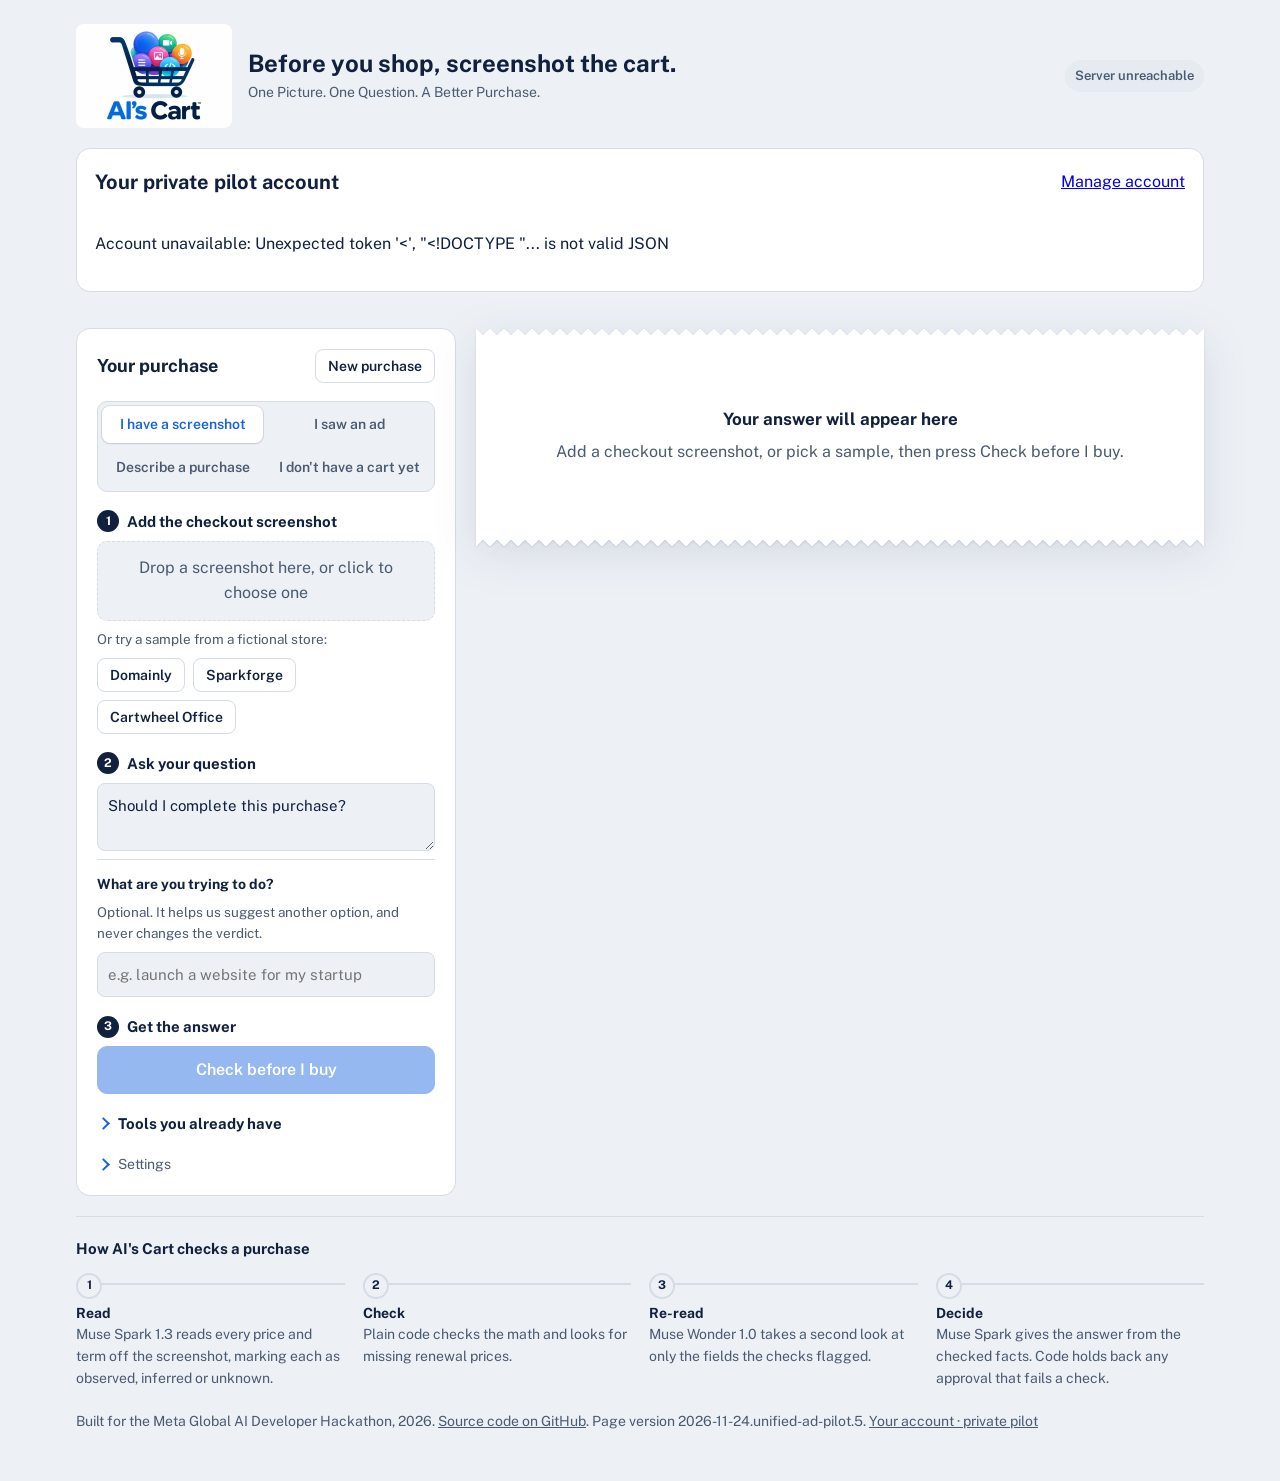
==== commit 835ac571: "Show private object catalog and attach past workflow evidence to owned recommendations" ====
--- a/index.html
+++ b/index.html
@@ -162,7 +162,7 @@
 .opt-warn { color: var(--wait); font-weight: 700; font-size: 14.5px; }
 .pay-more { margin-top: 6px; padding: 6px 10px; font-size: 13.5px; }
 /* Two ways in */
-.modes { display: grid; grid-template-columns: 1fr 1fr; gap: 6px; padding: 4px; background: var(--paper); border: 1px solid var(--line); border-radius: 10px; }
+.modes { display: grid; grid-template-columns: repeat(2,minmax(0,1fr)); gap: 6px; padding: 4px; background: var(--paper); border: 1px solid var(--line); border-radius: 10px; }
 .modes button { border: 0; background: transparent; padding: 10px 8px; line-height: 1.25; }
 .modes button[aria-selected="true"] { background: var(--card); color: var(--brand); box-shadow: 0 1px 2px var(--shadow), 0 0 0 1px var(--line); }
 .modes button[aria-selected="false"] { color: var(--ink-2); }
@@ -241,9 +241,15 @@
 .ad-dots span:nth-child(3) { animation-delay:.3s; }
 @keyframes ad-bounce { 0%,65%,100% { transform:translateY(0); opacity:.45; } 30% { transform:translateY(-7px); opacity:1; } }
 @media (prefers-reduced-motion:reduce) { .ad-dots span { animation:none; opacity:.8; } }
+.pilot-receipt {grid-template-columns: minmax(0, 120px) minmax(0,1fr);}
+.pilot-receipt .shot,.pilot-receipt .shot figcaption,.pilot-receipt .glance {min-width:0;max-width:100%;overflow-wrap:anywhere;}
+.pilot-receipt .shot img {display:block;min-width:0;max-width:100%;width:100%;box-sizing:border-box;}
+.pilot-receipt .glance h3 {margin:0;overflow-wrap:anywhere;}
+@media(max-width:560px){.pilot-receipt{grid-template-columns:minmax(0,1fr)}.pilot-receipt .shot{max-width:120px}.pilot-receipt .line .stamp{max-width:100%;box-sizing:border-box}}
+.stamp.RESEARCH { color:#155e75; background:#ecfeff; } .ad-receipt .ad-verdict { display:flex; flex-wrap:wrap; align-items:center; gap:16px; margin:16px 0 20px; } .ad-verdict .stamp { display:inline-block; font-size:clamp(24px,4vw,36px); max-width:100%; box-sizing:border-box; } .ad-verdict strong { flex:1 1 180px; } .ad-receipt { display:block; } .ad-receipt p { margin:8px 0; } .ad-receipt h3 { margin:16px 0 6px; } .ad-receipt ul { margin:6px 0 12px; } .ad-receipt details { margin:12px 0; } #adQuestion { width:100%; box-sizing:border-box; }
 </style>
 </head>
-<body><div style="position:relative;z-index:5;text-align:center;padding:9px;background:#17233a;color:#f5f7ff;font:14px system-ui"><a href="/objects/" style="color:#ff8bcb;font-weight:700">My Objects Library · Follow a Proven Workflow</a></div>
+<body>
 <main class="wrap">
   <header class="top">
     <h1 class="brand"><img class="brand-logo" src="[data-uri]" alt="AI's Cart" width="312" height="208"></h1>
@@ -252,6 +258,21 @@
   </header>
   <p class="banner" id="mockBanner" role="note" hidden><strong>Sample mode.</strong> This demo answers the three sample checkouts with prepared results and doesn't call Meta's models. The live version, shown in our demo video, reads any screenshot.</p>
 
+  <section class="panel" aria-label="Pilot account" style="padding:18px;margin-bottom:16px">
+    <div class="panel-head"><h2 style="font-size:20px">Your private pilot account</h2><a href="/pilot.html">Manage account</a></div>
+    <p id="pilotAccountStatus" role="status">Checking sign-in…</p>
+    <div id="pilotAccountDetails" hidden>
+      <p><strong id="pilotCredits">0</strong> sandbox checks available · <span id="pilotEmail"></span></p>
+      <p class="muted">When signed in, screenshot checks here use one sandbox credit and save to account history. Goal and description comparisons remain free. The original receipt layout stays intact.</p>
+      <button type="button" class="ghost" id="pilotSyncTools">Save browser tools to account</button>
+      <button type="button" class="ghost" id="pilotLoadTools">Load account tools here</button>
+      <button type="button" class="ghost" id="pilotRefresh">Refresh account</button>
+      <p id="pilotSyncStatus" role="status"></p>
+      <details><summary>Private Objects Library <span id="pilotObjectsCount"></span></summary><p class="muted">Recovered object records. Original media stays on your device.</p><input id="pilotObjectSearch" placeholder="Search stories, objects or tools" aria-label="Search private objects"><div id="pilotObjects"></div></details>
+      <details><summary>Saved pilot checks <span id="pilotHistoryCount"></span></summary><div id="pilotHistory"></div></details>
+    </div>
+    <p id="pilotGuest" hidden><a href="/pilot.html">Sign in</a> to see your balance and saved checks here.</p>
+  </section>
   <div class="grid">
     <section class="panel" aria-labelledby="left-title">
       <div class="panel-head">
@@ -261,6 +282,7 @@
       <div class="modes" role="tablist" aria-label="How do you want to start?">
         <button type="button" role="tab" id="modeShot" aria-selected="true" aria-controls="shotSteps">I have a screenshot</button>
         <button type="button" role="tab" id="modeAd" aria-selected="false" aria-controls="adSteps">I saw an ad</button>
+        <button type="button" role="tab" id="modeDescription" aria-selected="false" aria-controls="descriptionSteps">Describe a purchase</button>
         <button type="button" role="tab" id="modeGoal" aria-selected="false" aria-controls="goalSteps">I don't have a cart yet</button>
       </div>
       <ol class="steps" id="shotSteps" role="tabpanel" aria-labelledby="modeShot">
@@ -303,10 +325,12 @@
         </div>
         <input id="adFile" type="file" accept="image/png,image/jpeg,image/webp,image/gif" hidden>
         <p class="hint">The live model can extract visible advertising claims. Claims remain unverified; if extraction is unavailable, you can enter them manually below.</p>
-        <label class="step-title" for="adName">Advertiser or product name</label>
+        <label class="step-title" for="adName">Advertiser or product name (manual fallback)</label>
         <input id="adName" type="text" maxlength="100" placeholder="e.g. Kajabi">
-        <label class="step-title" for="adClaim">What does the ad promise?</label>
+        <label class="step-title" for="adClaim">What does the ad promise? (manual fallback)</label>
         <textarea id="adClaim" maxlength="1000" placeholder="Copy the main promise and any trial or price terms"></textarea>
+        <label class="step-title" for="adQuestion">What would you like to know? (optional)</label>
+        <input id="adQuestion" maxlength="500" placeholder="Should I make the purchase?">
         <label class="step-title" for="adGoal">What would you use it for? (optional)</label>
         <input id="adGoal" type="text" maxlength="250" placeholder="e.g. find customers for my startup">
         <button class="primary" type="button" id="goAd">Review this ad</button>
@@ -315,6 +339,14 @@
         <label class="step-title" for="goalText">Tell us what you're trying to do</label>
         <textarea id="goalText" maxlength="500" placeholder="In your own words. For example: I need to get more people to sign up on my website. Where do I start?"></textarea>
         <button class="primary" id="goGoal" disabled>Find where to start</button>
+      </div>
+      <div class="goal-steps" id="descriptionSteps" role="tabpanel" aria-labelledby="modeDescription" hidden>
+        <label class="step-title" for="descriptionText">What are you considering?</label>
+        <textarea id="descriptionText" maxlength="2000" placeholder="Name the product and what it promises. You can paste an ad or describe it."></textarea>
+        <label for="descriptionGoal">What would you use it for? (optional)</label>
+        <input id="descriptionGoal" type="text" maxlength="500" placeholder="e.g. make a promo video for AI’sCart">
+        <p class="muted">We compare it with your tools. Prices, terms and advertising claims stay unverified until checked.</p>
+        <button class="primary" id="goDescription" disabled>Compare with my tools</button>
       </div>
       <details class="owned" id="ownedBox">
         <summary>Tools you already have <span class="muted" id="ownedCount"></span></summary>
@@ -357,12 +389,12 @@
       <li><b>Re-read</b>Muse Wonder 1.0 takes a second look at only the fields the checks flagged.</li>
       <li><b>Decide</b>Muse Spark gives the answer from the checked facts. Code holds back any approval that fails a check.</li>
     </ol>
-    <div>Built for the Meta Global AI Developer Hackathon, 2026. <a href="https://github.com/asgerami/ais-cart-pipeline">Source code on GitHub</a>. <span id="version"></span></div>
+    <div>Built for the Meta Global AI Developer Hackathon, 2026. <a href="https://github.com/asgerami/ais-cart-pipeline">Source code on GitHub</a>. <span id="version"></span> <a href="/pilot.html">Your account · private pilot</a></div>
   </footer>
 </main>
 
 <script>
-const PAGE_VERSION = "2026-11-21.ad-intake-A5";
+const PAGE_VERSION = "2026-11-24.unified-ad-pilot.5";
 const DEFAULT_Q = "Should I complete this purchase?";
 const $ = id => document.getElementById(id);
 const esc = s => String(s ?? "").replace(/[&<>"']/g, c => ({"&":"&amp;","<":"&lt;",">":"&gt;",'"':"&quot;","'":"&#39;"}[c]));
@@ -390,11 +422,15 @@
 }).catch(() => { $("mode").textContent = "Server unreachable"; });
 
 function cancelRun() {
+  // Reuse the request ID for retries of the same image/question; invalidate it only when input changes.
   state.run += 1;
   if (state.controller) state.controller.abort();
   state.controller = null;
   state.result = null;
   $("go").disabled = !state.image;
+  $("goGoal").disabled = !$("goalText").value.trim();
+  $("goDescription").disabled = !$("descriptionText").value.trim();
+  $("goAd").disabled = false;
 }
 
 function showAnswerPanel() {
@@ -411,7 +447,9 @@
 }
 
 function showEmpty() {
-  $("result").innerHTML = state.mode === "ad" ? `<h2 id="right-title" hidden>Ad review</h2><div class="empty"><strong>Your ad analysis will appear here</strong>Drop an advertisement screenshot or enter its claims, then press Review this ad.</div>` : state.mode === "goal"
+  $("result").innerHTML = state.mode === "ad" ? `<h2 id="right-title" hidden>Ad review</h2><div class="empty"><strong>Your ad analysis will appear here</strong>Drop an advertisement screenshot or enter its claims, then press Review this ad.</div>` : state.mode === "description"
+    ? `<h2 id="right-title" hidden>Comparison</h2><div class="empty"><strong>Compare a purchase with what you have</strong>Describe the product, add your tools below, then press Compare with my tools.</div>`
+    : state.mode === "goal"
     ? `<h2 id="right-title" hidden>Answer</h2><div class="empty"><strong>Where to start will appear here</strong>
       Say what you're trying to do, in your own words, then press Find where to start.</div>`
     : `<h2 id="right-title" hidden>Answer</h2><div class="empty"><strong>Your answer will appear here</strong>
@@ -456,7 +494,8 @@
   $("q").value = DEFAULT_Q;
   $("shopperGoal").value = "";
   $("goalText").value = ""; $("goGoal").disabled = true;
-  adImageUrl = null; $("adFile").value = ""; $("adPreview").hidden = true; $("adPicked").hidden = true; $("adDropText").textContent = "Drag an ad screenshot here"; $("adName").value = ""; $("adClaim").value = ""; $("adGoal").value = "";
+  adImageUrl = null; $("adFile").value = ""; $("adPreview").hidden = true; $("adPicked").hidden = true; $("adDropText").textContent = "Drag an ad screenshot here"; $("adName").value = ""; $("adClaim").value = ""; $("adGoal").value = ""; $("adQuestion").value = "";
+  $("descriptionText").value = ""; $("descriptionGoal").value = ""; $("goDescription").disabled = true;
   state.checkedGoal = "";
   markSample(null);
   $("go").disabled = true;
@@ -502,6 +541,8 @@
 });
 $("reset").onclick = resetAll;
 function updateStaleNotes() {
+  if (state.mode !== "shot") { cancelRun(); showEmpty(); }
+
   const questionNote = $("stale");
   if (questionNote) questionNote.hidden = $("q").value.trim() === state.checkedQuestion.trim();
   const goalNote = $("goalStale");
@@ -510,6 +551,10 @@
 $("q").oninput = updateStaleNotes;
 $("shopperGoal").oninput = updateStaleNotes;
 
+$("q").addEventListener('input',resetPaidRequest);
+$("file").addEventListener('change',resetPaidRequest);
+document.querySelectorAll('[data-sample]').forEach(b=>b.addEventListener('click',resetPaidRequest));
+$("reset").addEventListener('click',resetPaidRequest);
 $("go").onclick = async () => {
   if (!state.image) return;
   cancelRun();
@@ -518,11 +563,12 @@
   const token = $("token").value.trim();
   try { sessionStorage.setItem("aiscart-token", token); } catch (e) {}
   const question = $("q").value;
+  if(pilotSignedIn && Number($("pilotCredits").textContent)<1){$("result").textContent='No sandbox checks remain. Open your pilot account to add test credits.';return;}
   $("go").disabled = true;
   const t0 = Date.now();
   $("result").innerHTML = `<h2 id="right-title">Answer</h2>${forStrip("Checking now")}
     <div class="working" role="status">
-      <p><strong>Checking this purchase.</strong> ${serverMode === "mock" ? "Sample answers come back in a second." : "Live checks take about a minute."}</p>
+      <p><strong>Checking this purchase.</strong> ${serverMode === "mock" ? "Sample answers come back in a second." : "Reading the screenshot and checking its terms."}</p>
       <div class="bar" aria-hidden="true"><i></i></div>
       <div class="elapsed" id="elapsed">0 s</div>
       <ol class="plan"><li>Read every price and term on the screenshot</li><li>Check the math and the renewal price</li>
@@ -533,13 +579,27 @@
   try {
     const headers = {"Content-Type": "application/json"};
     if (token) headers.Authorization = `Bearer ${token}`;
-    const resp = await fetch("/api/analyze", {method: "POST", headers, signal: controller.signal,
-      body: JSON.stringify({image: state.image, question, review: $("review").value})});
-    const data = await resp.json();
+    // Signed-in pilot: same metered, idempotent endpoint as /pilot.html.
+    // Guest: retain the original experimental screenshot tester.
+    const paid=pilotSignedIn;
+    if(paid && state.image.length>4100000)throw new Error('This pilot accepts screenshots under 3 MB.');
+    if(paid && !paidCheckRequestId)paidCheckRequestId=crypto.randomUUID();
+    const endpoint=paid?'/api/pilot?action=analyze':'/api/analyze';
+    let payload=paid?{requestId:paidCheckRequestId,image:state.image,question}:
+      {image:state.image,question,review:$("review").value};
+    let resp = await fetch(endpoint, {method: "POST", headers, signal: controller.signal,
+      credentials:'same-origin',body:JSON.stringify(payload)});
+    let data = await resp.json();
+    if(paid && resp.status===409 && data.error?.code==='repeat_confirmation_required' && confirm(data.error.message)){
+      resp=await fetch(endpoint,{method:'POST',headers,signal:controller.signal,credentials:'same-origin',body:JSON.stringify({...payload,confirmRepeat:true})});
+      data=await resp.json();
+    }
     if (run !== state.run) return;                      // a newer screenshot or check replaced this one
     if (!resp.ok) throw data.error || {message: `The server answered with HTTP ${resp.status}.`};
+    if(paid){resetPaidRequest();refreshPilotOverview().catch(()=>{});}
     state.result = data; state.checkedQuestion = question; state.checkedGoal = $("shopperGoal").value.trim(); state.checkedOwned = JSON.stringify(owned);
-    render(data, question, (Date.now() - t0) / 1000);
+    if(paid) renderPilotReceipt(data, question, (Date.now() - t0) / 1000);
+    else render(data, question, (Date.now() - t0) / 1000);
     loadRecommendation(data, run);
     showAnswerPanel();
   } catch (err) {
@@ -562,23 +622,28 @@
   state.mode = mode;
   if (mode !== "ad") { adImageUrl = null; $("adPreview").hidden = true; $("adPicked").hidden = true; $("adDropText").textContent = "Drag an ad screenshot here"; $("adFile").value = ""; }
   $("modeShot").setAttribute("aria-selected", String(mode === "shot"));
+  $("modeDescription").setAttribute("aria-selected", String(mode === "description"));
+  $("descriptionSteps").hidden = mode !== "description";
   $("modeGoal").setAttribute("aria-selected", String(mode === "goal"));
   $("modeAd").setAttribute("aria-selected", String(mode === "ad"));
   $("shotSteps").hidden = mode !== "shot";
   $("goalSteps").hidden = mode !== "goal";
   $("adSteps").hidden = mode !== "ad";
-  if (mode === "ad") { showEmpty(); $("adName").focus(); }
+  if (mode === "ad") { showEmpty(); $("adQuestion").focus(); }
   else if (mode === "goal") { $("ownedBox").open = true; showEmpty(); $("goalText").focus(); }
+  else if (mode === "description") { $("ownedBox").open = true; showEmpty(); $("descriptionText").focus(); }
   else if (state.image) showReady(); else showEmpty();
 }
 $("modeShot").onclick = () => setMode("shot");
 $("modeGoal").onclick = () => setMode("goal");
 $("modeAd").onclick = () => setMode("ad");
+$("modeDescription").onclick = () => setMode("description");
 document.querySelector(".modes").onkeydown = e => {
   if (e.key !== "ArrowLeft" && e.key !== "ArrowRight") return;
-  const order = ["shot", "ad", "goal"];
-  const next = order[(order.indexOf(state.mode) + (e.key === "ArrowRight" ? 1 : 2)) % 3];
-  setMode(next); $({shot:"modeShot",ad:"modeAd",goal:"modeGoal"}[next]).focus();
+  e.preventDefault();
+  const modes = ["shot","ad","description","goal"];
+  const next = modes[(modes.indexOf(state.mode)+(e.key==="ArrowRight"?1:3))%4];
+  setMode(next); $({shot:"modeShot",ad:"modeAd",description:"modeDescription",goal:"modeGoal"}[next]).focus();
 };
 
 // ---------- Tools the shopper already has. Kept in this browser; the page works without storage. ----------
@@ -606,33 +671,66 @@
   $("toolNames").innerHTML = (d.tools || []).map(t => `<option value="${esc(t)}">`).join("");
 }).catch(() => {});
 
-$("goalText").oninput = () => { $("goGoal").disabled = !$("goalText").value.trim(); };
+$("goalText").oninput = updateStaleNotes;
+$("descriptionText").oninput = updateStaleNotes;
+$("descriptionGoal").oninput = updateStaleNotes;
+$("goDescription").onclick = async () => {
+  const description = $("descriptionText").value.trim(), shopperGoal = $("descriptionGoal").value.trim();
+  if (!description) return;
+  cancelRun();
+  const run = state.run, ownedTools = owned.slice();
+  $("goDescription").disabled = true;
+  $("result").innerHTML = `<h2 id="right-title">Comparison</h2><p role="status">Comparing with your tools…</p>`;
+  try {
+    const resp = await fetch("/api/recommend", {method: "POST", headers: {"Content-Type": "application/json"},
+      body: JSON.stringify({mode: "description", description, shopperGoal, ownedTools})});
+    const data = await resp.json();
+    if (run !== state.run) return;
+    if (!resp.ok || data.error) throw new Error(data.error?.message || `HTTP ${resp.status}`);
+    renderGoal(data, description);
+    $("right-title").textContent = "Purchase comparison";
+    $("right-title").insertAdjacentHTML("afterend", `<p class="held">${esc(data.verificationNote)}</p>`);
+    const duplicates = (data.duplicates || []).map(d => `<p class="opt-warn">${esc(d.text)}</p>`).join("");
+    $("result").insertAdjacentHTML("beforeend", duplicates);
+    showAnswerPanel();
+  } catch (err) {
+    if (run === state.run) $("result").innerHTML = `<h2 id="right-title">Comparison</h2><div class="err">${esc(err.message || err)}</div>`;
+  } finally {
+    if (run === state.run) $("goDescription").disabled = !$("descriptionText").value.trim();
+  }
+};
 // Muse Spark reads the goal when the page is opened with ?matcher=spark (a live deployment, with its access token).
-const MATCHER = new URLSearchParams(location.search).get("matcher") === "spark" ? "spark" : "keyword";
+// ?matcher=spark2 uses the version that also knows the shopper's owned tools.
+const MATCHER = {spark: "spark", spark2: "spark2"}[new URLSearchParams(location.search).get("matcher")] || "keyword";
 $("goGoal").onclick = async () => {
   const goal = $("goalText").value.trim();
   if (!goal) return;
   cancelRun();
-  const run = state.run;
+  const run = state.run, ownedTools = owned.slice();
   $("goGoal").disabled = true;
   $("result").innerHTML = `<h2 id="right-title">Where to start</h2><p class="goal-quote">${esc(goal)}</p>
     <div class="working" role="status"><p><strong>Finding where to start.</strong></p><div class="bar" aria-hidden="true"><i></i></div></div>`;
   showAnswerPanel();
   try {
     let picks = null;
-    if (MATCHER === "spark") {
+    if (MATCHER !== "keyword") {
       const token = $("token").value.trim();
       const headers = {"Content-Type": "application/json"};
       if (token) headers.Authorization = `Bearer ${token}`;
-      const g = await fetch("/api/goal", {method: "POST", headers, body: JSON.stringify({goal})});
+      const v2 = MATCHER === "spark2";
+      const g = await fetch("/api/goal", {method: "POST", headers,
+        body: JSON.stringify(v2 ? {goal, version: 2, ownedTools} : {goal})});
       const read = await g.json();
       if (run !== state.run) return;
       if (!g.ok || read.error) throw new Error(read.error?.message || `HTTP ${g.status}`);
       const it = read.interpretation;
-      picks = {decision: it.decision, recordIds: it.record_ids, question: it.question, goalSummary: it.goal_summary, reason: it.reason};
+      picks = v2
+        ? {version: 2, decision: it.decision, ownedRecordId: it.owned_record_id, ownedFirstStep: it.owned_first_step,
+           newRecordId: it.new_record_id, newToolAdds: it.new_tool_adds, question: it.question, goalSummary: it.goal_summary, reason: it.reason}
+        : {decision: it.decision, recordIds: it.record_ids, question: it.question, goalSummary: it.goal_summary, reason: it.reason};
     }
     const resp = await fetch("/api/recommend", {method: "POST", headers: {"Content-Type": "application/json"},
-      body: JSON.stringify({mode: "goal", goal, ownedTools: owned, ...(picks ? {picks} : {})})});
+      body: JSON.stringify({mode: "goal", goal, ownedTools, ...(picks ? {picks} : {})})});
     const data = await resp.json();
     if (run !== state.run) return;
     if (!resp.ok || data.error) throw new Error(data.error?.message || `HTTP ${resp.status}`);
@@ -648,12 +746,15 @@
 
 function toolBlock(rec, kicker, cls = "") {
   return `<div class="start ${cls}"><span class="kicker">${esc(kicker)}</span><h3>${esc(rec.toolName)}</h3>
+    ${rec.match.optionalCondition ? `<p><strong>${esc(rec.match.optionalCondition)}.</strong> This is an optional addition, not a reason to buy another subscription.</p>` : ""}
+    ${rec.sparkFirstStep ? `<p><strong>For your goal:</strong> ${esc(rec.sparkFirstStep)}</p>` : ""}
+    ${rec.sparkAdds ? `<p><strong>What it would add:</strong> ${esc(rec.sparkAdds)}</p>` : ""}
     ${rec.bestFor ? `<p><strong>Best for:</strong> ${esc(rec.bestFor)}</p>` : ""}
     ${rec.firstStep ? `<p><strong>First step:</strong> ${esc(rec.firstStep)}</p>` : ""}
     ${rec.caution ? `<p class="muted"><strong>Caution:</strong> ${esc(rec.caution)}</p>` : ""}</div>`;
 }
 function whyBlock(rec, heading) {
-  return `<div class="opt-block"><p><strong>${esc(heading)}: ${esc(rec.toolName)}</strong>, ${esc(QUALITY[rec.match.quality] || rec.match.label)}</p>
+  return `<div class="opt-block"><p><strong>${esc(heading)}: ${esc(rec.toolName)}</strong>, ${esc(rec.match.optionalCondition ? rec.match.label : (QUALITY[rec.match.quality] || rec.match.label))}</p>
     <p>${esc(rec.match.explanation)}</p>
     ${rec.firstStep ? `<p><strong>First step:</strong> ${esc(rec.firstStep)}</p>` : ""}
     ${rec.why ? `<p>${esc(rec.why)}</p>` : ""}
@@ -661,7 +762,7 @@
     <p class="muted">Confidence: ${esc(rec.confidence)}. Evidence: ${esc((rec.evidenceIds || []).join(", ") || "none supplied")}.</p></div>`;
 }
 function extrasHtml(data) {
-  const others = (data.otherCandidates || []).filter(x => !x.owned);
+  const others = (data.otherCandidates || []).filter((x, i, all) => !x.owned && all.findIndex(y => y.toolName.toLowerCase() === x.toolName.toLowerCase()) === i);
   return `${others.length ? `<p class="muted">Also related: ${others.map(x => esc(x.toolName)).join(", ")}.</p>` : ""}
     ${(data.ownedNotInLibrary || []).length ? `<p class="muted">Not in our library yet, so we couldn't check: ${data.ownedNotInLibrary.map(esc).join(", ")}.</p>` : ""}`;
 }
@@ -669,20 +770,30 @@
 function renderGoal(data, goal) {
   const own = data.ownedRecommendation, rec = data.recommendation;
   const blocks = [];
-  if (own) blocks.push(toolBlock(own, "You already have this", "have"));
-  if (rec) blocks.push(toolBlock(rec, own ? "What a new tool would add" : (rec.match.quality === "goal_match" ? "Fits your goal" : "Loosely related")));
+  if (data.ownedWorkflow?.length) {
+    blocks.push(`<div class="start have"><span class="kicker">Use what you already have</span><h3>Your workflow</h3>
+      ${data.ownedWorkflow.map(item => `<p><strong>${esc(item.toolName)}:</strong> ${esc(item.role)}.</p><p class="muted">${esc(item.firstStep)}</p>`).join("")}</div>`);
+  } else if (own) blocks.push(toolBlock(own, "You already have this", "have"));
+  if (own && rec?.match.optionalCondition) blocks.push(`<p class="note">Start with ${esc(own.toolName)}. Nothing in this comparison establishes that you need another subscription.</p>`);
+  if (rec) blocks.push(toolBlock(rec, rec.match.optionalCondition ? "Optional addition" : own ? "What a new tool would add" : (rec.match.quality === "goal_match" ? "Fits your goal" : "Loosely related")));
   if (data.clarifyingQuestion) blocks.push(`<div class="start"><span class="kicker">One question first</span><h3>${esc(data.clarifyingQuestion)}</h3>
     <p class="muted">Add your answer to what you typed, then press Find where to start again.</p></div>`);
   else if (!own && !rec) blocks.push(`<div class="start"><span class="kicker">No match yet</span><p>${esc(data.noMatchReason || "Our library has no tool for this goal yet.")}</p></div>`);
+  else if (!rec && data.noNewPurchase) blocks.push(`<div class="start"><span class="kicker">Nothing new to buy</span><p>${esc(data.noMatchReason)}</p></div>`);
   else if (!rec && data.noMatchReason) blocks.push(`<p class="muted">${esc(data.noMatchReason)}</p>`);
-  const why = [own && whyBlock(own, "You have"), rec && whyBlock(rec, own ? "New tool" : "Suggested")].filter(Boolean).join("");
+  const ownedWhy = data.ownedWorkflow?.length
+    ? data.ownedWorkflow.map(item => whyBlock(item, `You have (${item.role})`))
+    : [own && whyBlock(own, "You have")];
+  const why = [...ownedWhy, rec && whyBlock(rec, own ? "New tool" : "Suggested")].filter(Boolean).join("");
   $("result").innerHTML = `<h2 id="right-title">Where to start</h2>
     <p class="goal-quote">${esc(goal)}</p>
     ${blocks.join("")}
     ${extrasHtml(data)}
+    ${objectEvidenceHtml(data)}
     ${why ? `<details class="why-opt"><summary>Why these tools</summary>${why}
-      <p class="muted">${data.matcher === "spark" ? "Muse Spark read your goal, then picked only from our editorial notes on the tools we've used."
-        : "From our editorial notes on the tools we've used, matched on the words in your goal."}</p></details>` : ""}`;
+      <p class="muted">${data.matcher === "spark2" ? "Muse Spark read your goal and the tools you have, then picked only from our editorial notes on the tools we've used. \"For your goal\" and \"What it would add\" are Spark's words; the rest is ours."
+        : data.matcher === "spark" ? "Muse Spark read your goal, then picked only from our editorial notes on the tools we've used."
+        : data.inputMode === "description" ? "From our editorial library, matched on your description and optional goal. This is a keyword comparison, not a checkout verification." : "From our editorial notes on the tools we've used, matched on the words in your goal."}</p></details>` : ""}`;
 }
 
 function chip(f) { return `<span class="chip">${esc(f)}</span>`; }
@@ -699,7 +810,7 @@
     const dup = (data.duplicates || []).map(d => `<span class="opt-warn">${esc(d.text)}</span>`).join("");
     const main = own
       ? `<span><strong>${esc(own.toolName)}</strong>, which you already have</span>${rec ? `<span class="opt-sub">New tool: ${esc(rec.toolName)}, ${esc(QUALITY[rec.match.quality] || "")}</span>` : ""}`
-      : rec ? `<span><strong>${esc(rec.toolName)}</strong>, ${esc(QUALITY[rec.match.quality] || rec.match.label)}</span>`
+      : rec ? `<span><strong>${esc(rec.toolName)}</strong>, ${esc(rec.match.optionalCondition ? rec.match.label : (QUALITY[rec.match.quality] || rec.match.label))}</span>`
       : `<span>No better option found</span>`;
     row.innerHTML = dup + main;
     const goalNote = data.goalFallback === "shopper_goal" ? `Goal used: ${esc(data.shopperGoal)}.` : "No goal given, so we used your question.";
@@ -804,21 +915,21 @@
   {label:"prospect discovery and outreach", pattern:/\b(prospects?|lead generation|outreach|cold emails?|find customers|book(?:s|ing)? (?:the |sales )?calls?|book(?:s|ing)? meetings|writes? (?:the |outreach )?emails?|finds? (?:the )?people who need|writes? (?:the )?emails?|books? (?:the )?calls?)\b/i, tools:["Apollo","Clay","Instantly","Lemlist","HubSpot","Explee AI"]},
   {label:"creative content production", pattern:/\b(create (your )?content|content creation|generate videos?|make videos?|design graphics)\b/i, tools:["Canva","Adobe Express","Descript","OpenArt","CapCut"]}
 ];
-function adOwnedComparison(x, goal) {
+function adOwnedComparison(x, goal, inventory = owned) {
   const product = String(x.product || x.advertiser || "").trim();
-  const exact = owned.filter(t => t.toLowerCase() === product.toLowerCase());
+  const exact = inventory.filter(t => t.toLowerCase() === product.toLowerCase());
   const claims = (x.claims || []).map(c => String(c.text || ""));
   const claimText = claims.join(" ") + " " + (x.offers || []).join(" ");
   const overlaps = AD_CAPABILITIES.filter(c => c.pattern.test(claimText)).map(c => ({
     capability:c.label,
-    tools:owned.filter(t => c.tools.some(n => n.toLowerCase() === t.toLowerCase()) && t.toLowerCase() !== product.toLowerCase())
+    tools:inventory.filter(t => c.tools.some(n => n.toLowerCase() === t.toLowerCase()) && t.toLowerCase() !== product.toLowerCase())
   })).filter(c => c.tools.length);
   const assessed = AD_CAPABILITIES.filter(c => c.pattern.test(claimText)).map(c => c.label);
   return `<h3>Compare with tools you already have</h3>
     ${goal ? `<p><strong>Your intended use:</strong> ${esc(goal)}</p>` : '<p class="muted">Add what you would use it for to make the comparison more useful.</p>'}
-    ${!owned.length ? '<p>No tools saved in your browser inventory yet. Expand “Tools you already have” to add them, then review this ad again.</p>' : ""}
+    ${!inventory.length ? '<p>No tools found in the inventory used for this comparison.</p>' : ""}
     ${exact.length ? `<p><strong>Already listed:</strong> ${esc(exact.join(", "))} is in your inventory. Check whether you are already subscribed before buying again.</p>` : ""}
-    ${overlaps.length ? `<p><strong>Potential functional overlap — verify before buying:</strong></p><ul>${overlaps.map(c=>`<li><strong>${esc(c.capability)}:</strong> ${esc(c.tools.join(", "))} — compare actual features, plan limits and pricing.</li>`).join("")}</ul>` : `<p>No potential overlap identified from ${owned.length ? "the recognized ad claims and saved tool names" : "your inventory"}. This does not establish that the product is unique or necessary.</p>`}
+    ${overlaps.length ? `<p><strong>Potential functional overlap — verify before buying:</strong></p><ul>${overlaps.map(c=>`<li><strong>${esc(c.capability)}:</strong> ${esc(c.tools.join(", "))} — compare actual features, plan limits and pricing.</li>`).join("")}</ul>` : `<p>No potential overlap identified from ${inventory.length ? "the recognized ad claims and saved tool names" : "your inventory"}. This does not establish that the product is unique or necessary.</p>`}
     <p class="muted">Recognized advertised capabilities: ${esc(assessed.join(", ") || "none in the current comparison catalog")}. This is a preliminary name-and-capability screening, not independent verification or a feature-by-feature audit.</p>`;
 }
 
@@ -854,7 +965,7 @@
 $("adDrop").ondrop = e => { e.preventDefault(); $("adDrop").classList.remove("over"); chooseAdFile(e.dataTransfer.files[0]); };
 $("goAd").onclick = async () => {
   cancelRun();
-  const name = $("adName").value.trim(), claim = $("adClaim").value.trim(), goal = $("adGoal").value.trim();
+  const name = $("adName").value.trim(), claim = $("adClaim").value.trim(), goal = $("adGoal").value.trim(), question = $("adQuestion").value.trim();
   if (!adImageUrl && (!name || !claim)) {
     $("result").innerHTML = '<div class="err">Upload an ad image or enter its advertiser and claims.</div>'; showAnswerPanel(); return;
   }
@@ -864,28 +975,36 @@
     $("result").innerHTML = '<div class="ad-loading" role="status" aria-live="polite"><div><strong>Reading the advertisement…</strong><p>Checking the claims and your saved tools. Promotional claims are not verified facts.</p></div><div class="ad-loading-bottom"><span class="ad-dots" aria-hidden="true"><span></span><span></span><span></span></span><span class="muted">Zero is working…</span></div></div>';
     showAnswerPanel();
     try {
-      const response = await fetch("/api/ad", {method:"POST", headers:{"Content-Type":"application/json", ...($("token").value.trim() ? {"Authorization":"Bearer "+$("token").value.trim()} : {})}, body:JSON.stringify({image:adImageUrl})});
-      const data = await response.json();
+      const data = await pilotApi("ad","POST",{image:adImageUrl});
       if (run !== state.run) return;
-      if (!response.ok) {
-        if (response.status === 401) {
-          const message = data.error?.code === "missing_service_token" ? "This preview requires its SERVICE_TOKEN. Expand Settings and enter the Preview access token." : "The access token was rejected. Confirm you used SERVICE_TOKEN for this Vercel Preview, not a Meta, Stripe or Supabase API key.";
-          throw new Error(message);
-        }
-        throw new Error(data.error?.message || "Image extraction unavailable");
-      }
+
       if (data.status !== "extracted") {
         $("result").innerHTML = `<h2>Ad review</h2><p>${esc(data.message || "No image extraction performed.")}</p>`;
         return;
       }
       const x = data.extraction || {};
-      $("result").innerHTML = `<h2>Advertisement analysis — experimental</h2><p><strong>RESEARCH — claims not verified</strong></p>
+      const accountInventory = await pilotApi("inventory");
+      if (run !== state.run) return;
+      const inventory = accountInventory.tools || [];
+      const fixture = /simulated[_ -]ad|test[_ -]fixture/i.test($("adPicked").textContent || "") || /simulated test ad|not a real offer/i.test(JSON.stringify(x));
+      const outreach = /prospects?|lead generation|qualified leads|outreach/i.test(goal+" "+(x.claims||[]).map(c=>c.text).join(" "));
+      const researchTools = inventory.filter(t=>/^(ChatGPT|Gemini|Claude)$/i.test(t));
+      const proposed = outreach && researchTools.length ? `<h3>Try an existing-tool workflow first</h3><ol><li>${esc(researchTools.join(" / "))}: research a small list of potential customers and check sources manually.</li><li>Use one of these tools to draft tailored messages for human review.</li><li>Test sending a small compliant outreach batch using an existing email service, if available.</li></ol><p><strong>Unresolved gap:</strong> verified prospect database, automatic qualification, delivery and follow-up automation are not established. This is an untested partial workflow, not a replacement claim.</p>` : "";
+      let editorial = null;
+      try {
+        const response = await fetch("/api/recommend", {method:"POST",headers:{"Content-Type":"application/json"},body:JSON.stringify({mode:"description",description:[x.advertiser,x.product,...(x.claims||[]).map(c=>c.text)].filter(Boolean).join(". ").slice(0,2000),shopperGoal:goal,ownedTools:inventory})});
+        if(response.ok) editorial=await response.json();
+      } catch (_) { /* Extraction remains usable if recommendation fails. */ }
+      if (run !== state.run) return;
+      $("result").innerHTML = `<div class="ad-receipt"><h2>Advertisement analysis — experimental</h2><div class="ad-verdict line"><span class="stamp in RESEARCH">RESEARCH</span><strong>Do not purchase on this evidence alone.</strong></div>${fixture ? `<p><strong>Simulated advertisement:</strong> test fixture indicated by filename or extracted text. Not a real offer.</p>` : ""}<p><strong>Account inventory:</strong> ${inventory.length} saved tools (access and plans not verified).</p>${proposed}${question ? `<details><summary>Your question</summary><p>${esc(question)}</p><p>This is a preliminary research recommendation, not a tailored model answer.</p></details>` : ""}
         <p><strong>Advertiser:</strong> ${esc(x.advertiser || "Not legible")}</p><p><strong>Product:</strong> ${esc(x.product || "Not legible")}</p>
-        <h3>Claims visible in the screenshot</h3><ul>${(x.claims || []).map(c=>`<li>${esc(c.text)} <span class="muted">(Evidence: ${esc(c.evidence)})</span></li>`).join("") || "<li>No legible claims found</li>"}</ul>
+        <h3>Claims visible in the screenshot</h3><ul>${(x.claims || []).map(c=>`<li>${esc(c.text)}</li>`).join("") || "<li>No legible claims found</li>"}</ul>
         <h3>Advertised offers</h3><ul>${(x.offers || []).map(c=>`<li>${esc(c)}</li>`).join("") || "<li>None legible</li>"}</ul>
         <h3>Still needs verification</h3><ul>${(x.missing_information || []).map(c=>`<li>${esc(c)}</li>`).join("") || "<li>Pricing, renewal, cancellation, and feature evidence</li>"}</ul>
-        ${adOwnedComparison(x, goal)}
-        <p class="muted">AI vision extraction only. No independent research, purchase approval, or subscription signup.</p>`;
+        ${adOwnedComparison(x, goal, inventory)}
+        <h3>Editorial comparison</h3>${editorial?.ownedRecommendation ? toolBlock(editorial.ownedRecommendation,"Existing tool to investigate","have") : editorial?.ownedWorkflow?.length ? `<ul>${editorial.ownedWorkflow.map(t=>`<li>${esc(t.toolName)} — ${esc(t.role||t.bestFor||"Check suitability")}</li>`).join("")}</ul>` : `<p>${editorial ? "No owned-tool match in the current editorial library. This is not proof of a gap." : "Editorial comparison unavailable."}</p>`}
+        <h3>Before spending money</h3><p>Do not purchase on this advertisement alone. Confirm the real offer, ongoing charges, cancellation and whether your existing tools can perform the intended job.</p>
+        <details class="evidence"><summary>View extracted evidence</summary><pre style="white-space:pre-wrap;overflow-wrap:anywhere">${esc(JSON.stringify(x,null,2))}</pre></details><p class="muted">AI vision extraction only. No independent research, purchase approval, or subscription signup.</p></div>`;
       showAnswerPanel();
     } catch (err) {
       if (run === state.run) { $("result").innerHTML = `<div class="err">${esc(err.message)}. No claims were verified.</div>`; showAnswerPanel(); }
@@ -894,7 +1013,7 @@
   }
   const duplicates = owned.filter(x => x.toLowerCase() === name.toLowerCase());
   $("result").innerHTML = `<h2 id="right-title">Advertisement review — experimental</h2>
-    <div class="glance"><p class="line"><span class="stamp in WAIT">RESEARCH</span><span class="action">Verify before clicking, trying or buying.</span></p></div>
+    <div class="glance"><p class="line"><span class="stamp in RESEARCH">RESEARCH</span><span class="action">Verify before clicking, trying or buying.</span></p></div>
     <p><strong>Advertiser:</strong> ${esc(name)}</p>
     <p><strong>Advertised claim (user-transcribed; unverified):</strong> ${esc(claim)}</p>
     ${goal ? `<p><strong>Your goal:</strong> ${esc(goal)}</p>` : ""}
@@ -907,6 +1026,112 @@
     <p class="muted">This prototype does not perform OCR, web research, or a model evaluation. No approval to buy or start a trial is given.</p>`;
   showAnswerPanel();
 };
+
+// Pilot analysis has a smaller response schema than the original experimental pipeline.
+// Render its evidence honestly rather than assuming review/calls/versions are present.
+function renderPilotReceipt(r, question, secs) {
+  const v=r.verdict||{},facts=r.facts||{},decision=v.decision||'WAIT';
+  const checkList=Array.isArray(v.check_before_buying)?v.check_before_buying:[];
+  const evidence={facts,checks:r.checks||{},verdict_checks:r.verdict_checks||[],original_verdict:v};
+  const due=facts.total_due_now?.value??'Not shown';
+  const headline=decision==='WAIT'?'Wait before buying — verify the offer and costs':(v.headline||'Purchase check complete');
+  $('result').innerHTML=`
+    <h2 id="right-title">Answer</h2>
+    <div class="first pilot-receipt">
+      <figure class="shot"><img src="${state.image}" alt="The checkout you submitted"><figcaption><strong>${esc(state.name)}</strong><span>Checked in ${secs.toFixed(1)} s · 1 sandbox credit</span></figcaption></figure>
+      <div class="glance">
+        <p class="line"><span class="stamp in ${esc(decision)}">${esc(LABEL[decision]||decision)}</span></p>
+        <h3>${esc(headline)}</h3>
+        <dl>
+          <div><dt>Due today</dt><dd class="v">${esc(due)}</dd></div>
+          <div><dt>Another option</dt><dd class="opt" id="optRow"><span class="opt-sub">Looking…</span></dd></div>
+        </dl>
+      </div>
+    </div>
+    <div class="stale" id="stale" hidden>You changed the question. Press Check before I buy to update this answer.</div>
+    ${checkList.length?'<h3>Before you pay</h3><ul class="next">'+checkList.map(x=>'<li>'+esc(x)+'</li>').join('')+'</ul>':''}
+    <div class="stale" id="goalStale" hidden>Goal or tools changed. Press Check before I buy to update the other option.</div>
+    <details class="why-opt" id="whyOpt" hidden><summary>Why this option</summary><div id="whyBody"></div></details>
+    <details class="evidence"><summary>View evidence</summary><pre style="white-space:pre-wrap;overflow-wrap:anywhere">${esc(JSON.stringify(evidence,null,2))}</pre></details>`;
+}
+
+// Read-only account overview plus explicit inventory sync. Keep the paid pipeline unchanged.
+let pilotInventoryRevision=0;
+let pilotSignedIn=false;
+let paidCheckRequestId=null;
+function resetPaidRequest(){paidCheckRequestId=null;}
+
+async function pilotApi(action,method='GET',body){
+ const response=await fetch('/api/pilot?action='+encodeURIComponent(action),{
+  method,credentials:'same-origin',headers:{'Content-Type':'application/json'},
+  ...(body===undefined?{}:{body:JSON.stringify(body)})
+ });
+ const data=await response.json();
+ if(!response.ok)throw Object.assign(new Error(data.error?.message||'Account request failed'),{status:response.status});
+ return data;
+}
+let privateObjects=[];
+function renderPrivateObjects(){
+ const q=$('pilotObjectSearch').value.trim().toLowerCase();
+ $('pilotObjectsCount').textContent='('+privateObjects.length+')';
+ $('pilotObjects').innerHTML=privateObjects.filter(o=>[o.title,o.parent_story,o.object_type,...(o.tools||[])].join(' ').toLowerCase().includes(q)).map(o=>'<article style="padding:12px 0;border-top:1px solid #d5dce5"><strong>'+esc(o.title)+'</strong><p>'+esc(o.parent_story)+' · '+esc(o.object_type)+' · '+esc((o.tools||[]).join(', '))+'</p><details><summary>Evidence and relationships</summary><p>'+esc((o.related_keys||[]).map(k=>privateObjects.find(x=>x.object_key===k)?.title||k).join(', '))+'</p><pre style="white-space:pre-wrap;overflow-wrap:anywhere">'+esc(JSON.stringify(o.evidence,null,2))+'</pre><p>'+esc((o.workflow||[]).join(' → '))+'</p></details></article>').join('')||'<p>No matching objects.</p>';
+}
+function objectEvidenceHtml(data){
+ const matches=[data.ownedRecommendation,...(data.ownedWorkflow||[])].filter(Boolean);
+ const names=new Set(matches.map(x=>String(x.toolName).toLowerCase()));
+ const evidence=privateObjects.filter(o=>(o.tools||[]).some(t=>names.has(t.toLowerCase()))&&(o.workflow||[]).length);
+ return evidence.length?'<details class="why-opt"><summary>Your previous object evidence</summary>'+evidence.map(o=>'<p><strong>'+esc(o.title)+'</strong> · '+esc(o.parent_story)+'</p><p>Recorded workflow: '+esc(o.workflow.join(' → '))+'</p>').join('')+'<p class="muted">Past use is evidence of experience, not proof of current access or suitability.</p></details>':'';
+}
+$('pilotObjectSearch').oninput=renderPrivateObjects;
+async function refreshPilotOverview(){
+ privateObjects=[];renderPrivateObjects();
+ try{
+  const account=await pilotApi('session');
+  pilotSignedIn=true;
+  $('pilotAccountDetails').hidden=false;$('pilotGuest').hidden=true;
+  $('pilotAccountStatus').textContent='Sandbox account connected · Updated '+new Date().toLocaleTimeString();
+  $('pilotCredits').textContent=account.credits;
+  $('pilotEmail').textContent=account.user.email||'Signed in';
+  const [inventory,history]=await Promise.all([pilotApi('inventory'),pilotApi('history')]);
+  pilotInventoryRevision=inventory.revision;
+  try{const catalog=await pilotApi('objects');privateObjects=catalog.objects||[];renderPrivateObjects();}catch(e){$('pilotObjects').textContent='Private catalog unavailable.';}
+  const checks=history.checks||[];
+  $('pilotHistoryCount').textContent='('+checks.length+')';
+  $('pilotHistory').innerHTML=checks.map((item,i)=>{
+   const v=item.result?.verdict||{};
+   return '<article style="padding:12px 0;border-top:1px solid #d5dce5"><strong>'+
+    esc(LABEL[v.decision]||v.decision||'Checked')+'</strong> · '+esc(item.question)+
+    '<p class="muted">'+esc(new Date(item.created_at).toLocaleString())+'</p>'+
+    '<p>'+esc(v.headline||'')+'</p><details><summary>Evidence</summary><pre style="white-space:pre-wrap;overflow-wrap:anywhere">'+
+    esc(JSON.stringify({facts:item.result?.facts,checks:item.result?.checks,verdict_checks:item.result?.verdict_checks},null,2))+
+    '</pre></details></article>';
+  }).join('')||'<p>No saved checks yet.</p>';
+ }catch(error){
+  if(error.status===401){
+   pilotSignedIn=false;
+   $('pilotAccountDetails').hidden=true;$('pilotGuest').hidden=false;
+   $('pilotAccountStatus').textContent='Not signed in to the private pilot.';
+  }else $('pilotAccountStatus').textContent='Account unavailable: '+error.message;
+ }
+}
+$('pilotRefresh').onclick=refreshPilotOverview;
+$('pilotSyncTools').onclick=async()=>{
+ try{
+  const result=await pilotApi('inventory','PUT',{tools:owned,revision:pilotInventoryRevision});
+  pilotInventoryRevision=result.revision;
+  $('pilotSyncStatus').textContent='Saved '+result.tools.length+' tools to your account.';
+ }catch(error){$('pilotSyncStatus').textContent=error.message+' Refresh account before retrying.';}
+};
+$('pilotLoadTools').onclick=async()=>{
+ try{
+  const data=await pilotApi('inventory');
+  pilotInventoryRevision=data.revision;owned=data.tools||[];
+  saveOwned();renderOwned();updateStaleNotes();
+  $('pilotSyncStatus').textContent='Loaded '+owned.length+' saved tools into your recommendations.';
+ }catch(error){$('pilotSyncStatus').textContent=error.message;}
+};
+refreshPilotOverview();
+
 showEmpty();
 </script>
 </body>
